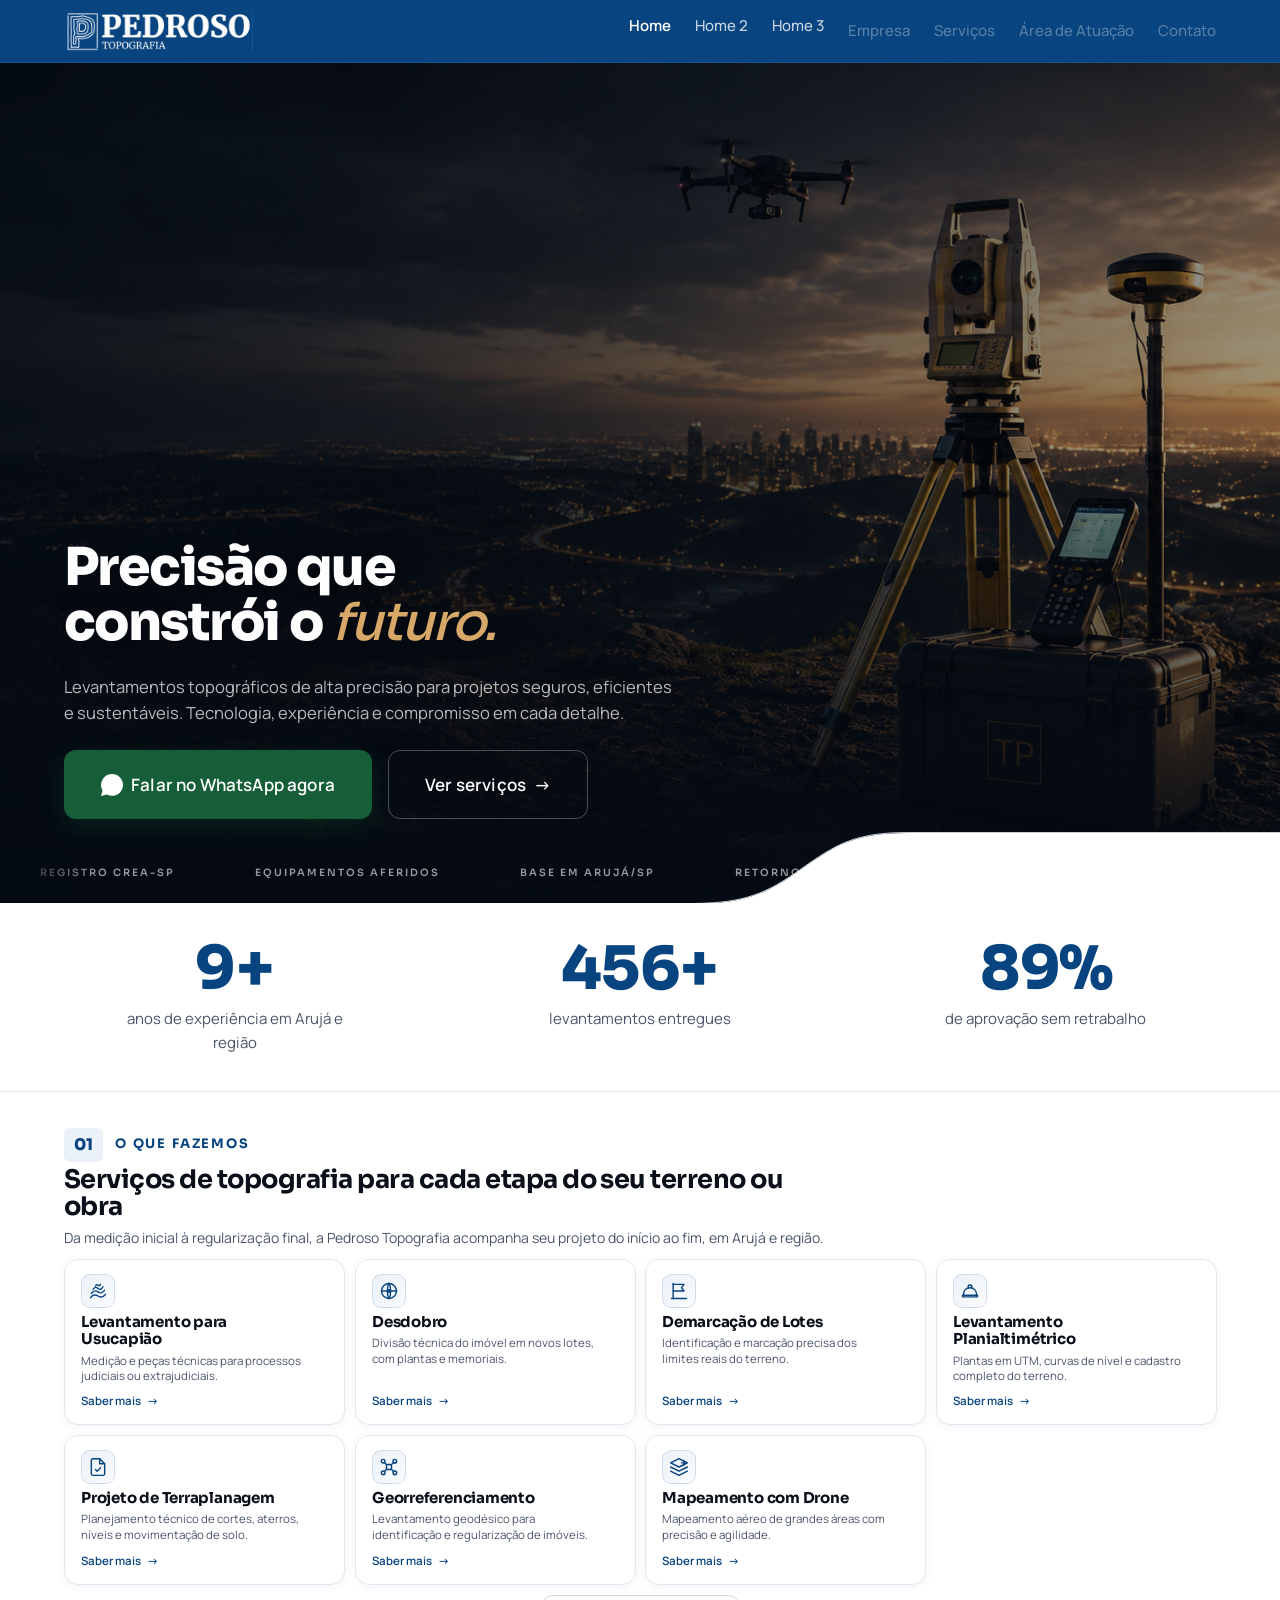
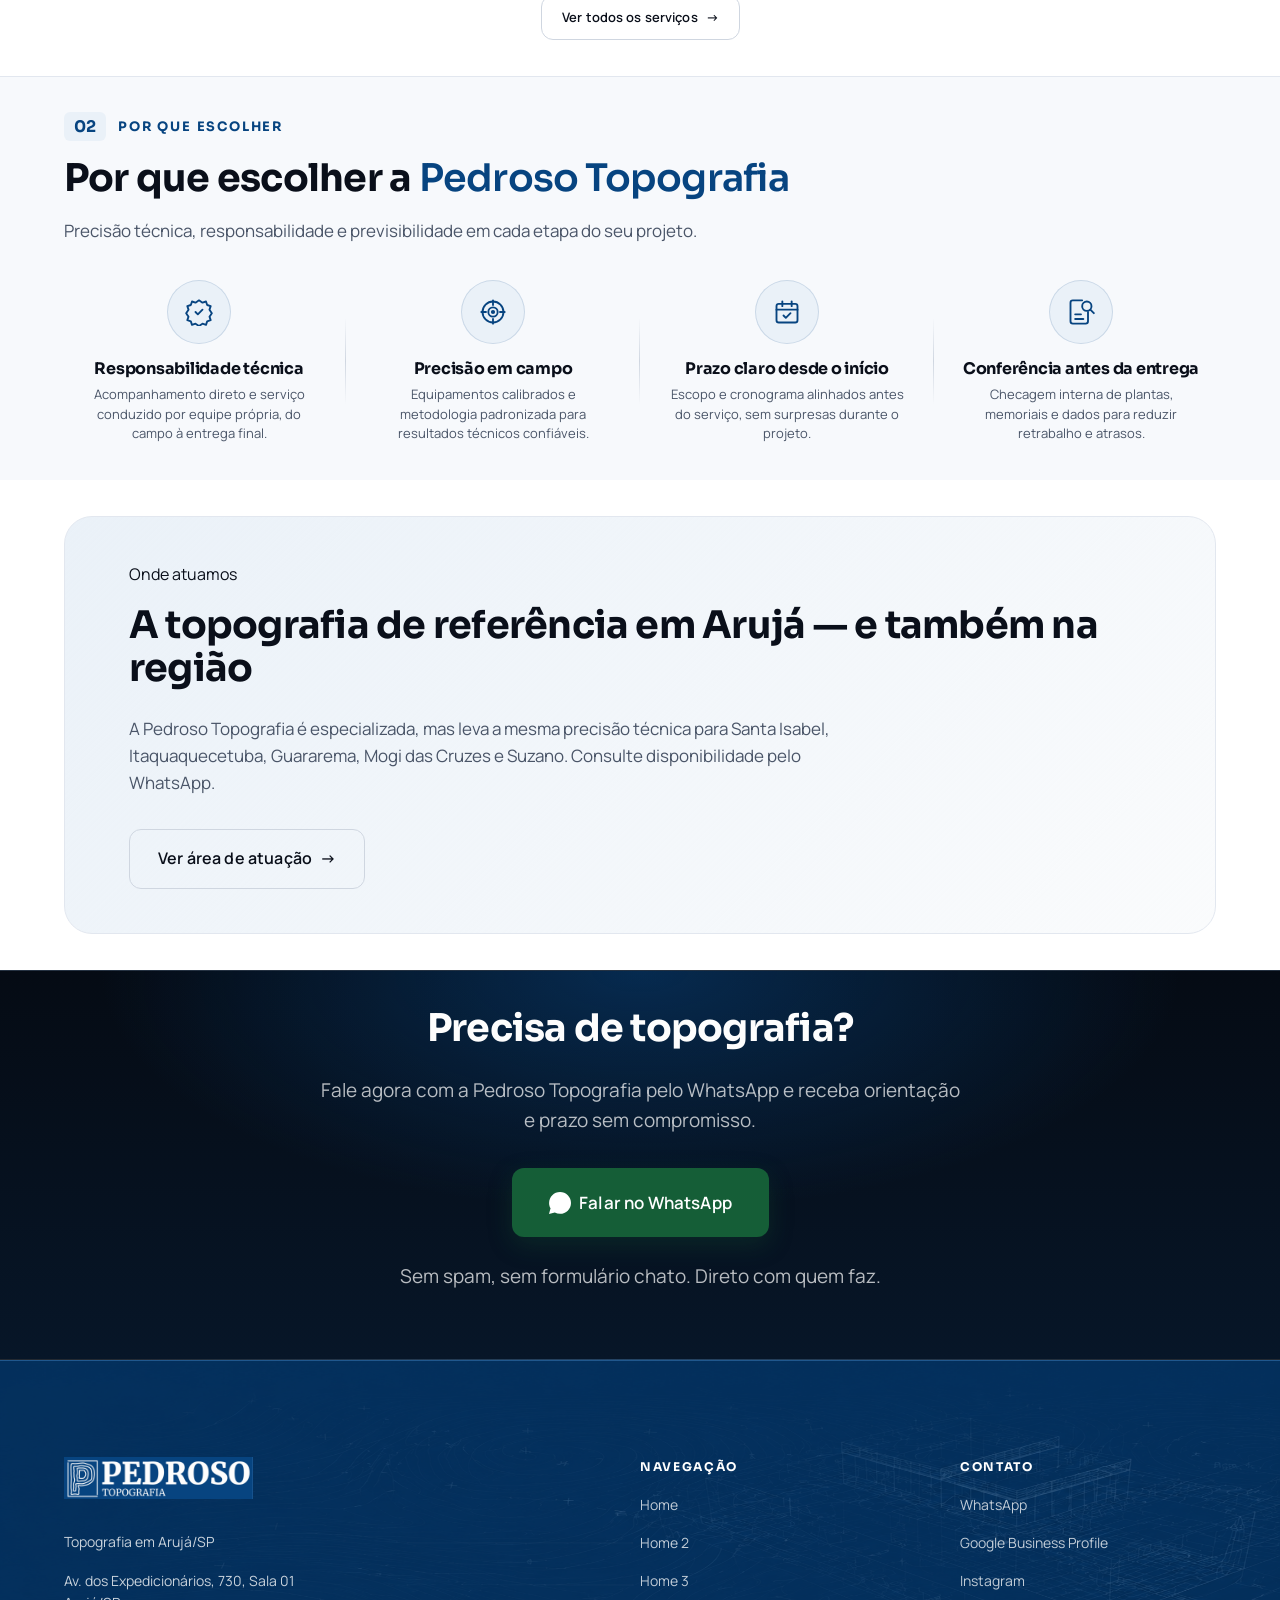
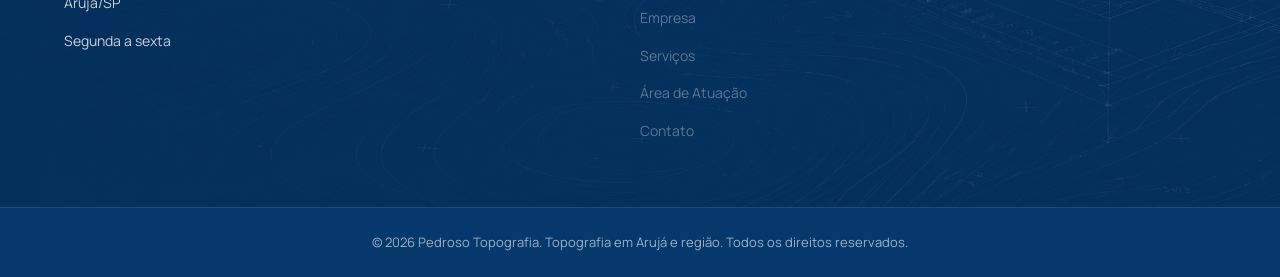
==== index.html @ e42a60b0 "Atualiza Home 3 e remove navegação da Home 4" ====
<!DOCTYPE html>
<html lang="pt-BR">
<head>
<meta charset="UTF-8">
<meta name="viewport" content="width=device-width, initial-scale=1.0">
<title>Topografia em Arujá | Pedroso — Levantamento e Georreferenciamento</title>
<meta name="description" content="Empresa de topografia em Arujá especializada em levantamento topográfico, georreferenciamento e regularização de imóveis. Orçamento pelo WhatsApp.">
<meta name="theme-color" content="#050B14">

<!-- Imagens locais usadas pelo CSS, mantidas na mesma pasta do index.html. -->
<link rel="preload" as="image" href="equipamento-topografia.png" fetchpriority="low">
<link rel="preload" as="image" href="fundo-rodape-topografia.png" fetchpriority="low">

<link rel="preconnect" href="https://fonts.googleapis.com">
<link rel="preconnect" href="https://fonts.gstatic.com" crossorigin>
<link rel="preconnect" href="https://images.unsplash.com" crossorigin>
<link href="https://fonts.googleapis.com/css2?family=Manrope:wght@400;500;600;700;800&family=Sora:wght@600;700;800&display=swap" rel="stylesheet">
<link rel="canonical" href="https://pedrosotopografia.com.br/">
<meta name="robots" content="index, follow, max-image-preview:large">
<meta name="author" content="Pedroso Topografia">
<meta name="geo.region" content="BR-SP">
<meta name="geo.placename" content="Arujá">
<meta property="og:title" content="Topografia em Arujá | Pedroso — Levantamento e Georreferenciamento">
<meta property="og:description" content="Empresa de topografia em Arujá especializada em levantamento topográfico, georreferenciamento e regularização de imóveis. Orçamento pelo WhatsApp.">
<meta property="og:url" content="https://pedrosotopografia.com.br/">
<meta property="og:type" content="website">
<meta property="og:site_name" content="Pedroso Topografia">
<meta property="og:locale" content="pt_BR">
<meta property="og:image" content="https://pedrosotopografia.com.br/Logo%20Pedroso%20Topografia.png">
<meta name="twitter:card" content="summary_large_image">
<meta name="twitter:title" content="Topografia em Arujá | Pedroso — Levantamento e Georreferenciamento">
<meta name="twitter:description" content="Empresa de topografia em Arujá especializada em levantamento topográfico, georreferenciamento e regularização de imóveis. Orçamento pelo WhatsApp.">
<meta name="twitter:image" content="https://pedrosotopografia.com.br/Logo%20Pedroso%20Topografia.png">
<link rel="stylesheet" href="styles.css">

<script type="application/ld+json">
{
  "@context": "https://schema.org",
  "@type": "ProfessionalService",
  "name": "Pedroso Topografia",
  "image": "",
  "telephone": "",
  "email": "",
  "address": {
    "@type": "PostalAddress",
    "streetAddress": "Av. dos Expedicionários, 730, Sala 01",
    "addressLocality": "Arujá",
    "addressRegion": "SP",
    "postalCode": "",
    "addressCountry": "BR"
  },
  "areaServed": ["Arujá", "Santa Isabel", "Itaquaquecetuba", "Guararema", "Mogi das Cruzes", "Suzano"],
  "url": "",
  "priceRange": "$$"
}
</script>
</head>
<body class="home-page home-1">

<a class="skip-link" href="#main">Pular para o conteúdo principal</a>

<header class="site-header" id="siteHeader">
  <div class="container">
    <nav class="nav" aria-label="Navegação principal">
      <a href="index.html" class="logo" aria-label="Pedroso Topografia — Início">
        <img src="Logo Pedroso Topografia.png" alt="Pedroso Topografia" class="logo-img" width="180" height="52">
      </a>
      <ul class="nav-menu">
        <li><a href="index.html" aria-current="page">Home</a></li>
        <li><a href="index2.html">Home 2</a></li>
        <li><a href="index3.html">Home 3</a></li>
        <li><span class="nav-disabled" aria-disabled="true">Empresa</span></li>
        <li><span class="nav-disabled" aria-disabled="true">Serviços</span></li>
        <li><span class="nav-disabled" aria-disabled="true">Área de Atuação</span></li>
        <li><span class="nav-disabled" aria-disabled="true">Contato</span></li>
      </ul>
      <button class="nav-toggle" id="navToggle" aria-label="Abrir menu" aria-expanded="false" aria-controls="mobileMenu">
        <svg width="22" height="22" viewBox="0 0 24 24" fill="none" stroke="currentColor" stroke-width="2" aria-hidden="true"><line x1="3" y1="6" x2="21" y2="6"/><line x1="3" y1="12" x2="21" y2="12"/><line x1="3" y1="18" x2="21" y2="18"/></svg>
      </button>
    </nav>
    <div class="mobile-menu" id="mobileMenu">
      <a href="index.html" aria-current="page">Home</a>
      <a href="index2.html">Home 2</a>
      <a href="index3.html">Home 3</a>
      <span class="nav-disabled" aria-disabled="true">Empresa</span>
      <span class="nav-disabled" aria-disabled="true">Serviços</span>
      <span class="nav-disabled" aria-disabled="true">Área de Atuação</span>
      <span class="nav-disabled" aria-disabled="true">Contato</span>
      <a class="btn btn-wa" href="https://wa.me/55" target="_blank" rel="noopener" style="margin-top:8px">
        <svg class="wa-icon" viewBox="0 0 24 24" fill="currentColor" aria-hidden="true"><path d="M20.52 3.449C18.24 1.245 15.24 0 12.045 0 5.463 0 .103 5.334.1 11.892c0 2.096.549 4.14 1.594 5.945L0 24l6.335-1.652c1.746.943 3.71 1.444 5.71 1.447h.006c6.585 0 11.946-5.336 11.949-11.896 0-3.176-1.24-6.165-3.495-8.411l.015-.039z"/></svg>
        Falar no WhatsApp
      </a>
    </div>
  </div>
</header>

<main id="main">

  <section class="hero-dark hero-static" aria-labelledby="hero-title">
    <div class="hero-bg" aria-hidden="true">
      <video id="heroVideo" autoplay muted loop playsinline preload="auto" poster="Hero.png">
        <source src="novo_hero.mp4" type="video/mp4">
      </video>
      <div class="hero-overlay"></div>
    </div>
    <div class="container">
      <h1 id="hero-title" class="hero-words-stack">
        <span class="hero-word">Precisão que</span>
        <span class="hero-word">constrói o <em>futuro.</em></span>
      </h1>
      <p class="hero-sub">Levantamentos topográficos de alta precisão para projetos seguros, eficientes e sustentáveis. Tecnologia, experiência e compromisso em cada detalhe.</p>
      <div class="hero-ctas">
        <a class="btn btn-wa btn-lg" href="https://wa.me/55" target="_blank" rel="noopener">
          <svg class="wa-icon" viewBox="0 0 24 24" fill="currentColor" aria-hidden="true"><path d="M20.52 3.449C18.24 1.245 15.24 0 12.045 0 5.463 0 .103 5.334.1 11.892c0 2.096.549 4.14 1.594 5.945L0 24l6.335-1.652c1.746.943 3.71 1.444 5.71 1.447h.006c6.585 0 11.946-5.336 11.949-11.896 0-3.176-1.24-6.165-3.495-8.411l.015-.039z"/></svg>
          Falar no WhatsApp agora
        </a>
        <a class="btn btn-on-dark btn-lg" href="servicos.html">
          Ver serviços <span class="arrow" aria-hidden="true">→</span>
        </a>
      </div>
    </div>

  <div class="trust-strip hero-trust hide-mobile" aria-label="Credenciais">
    <div class="marquee">
      <div class="marquee-track">
        <ul class="credentials">
          <li>Registro CREA-SP</li>
          <li>Equipamentos aferidos</li>
          <li>Base em Arujá/SP</li>
          <li>Retorno em até 1 hora</li>
          <li>Atendimento em Arujá e região</li>
          <li>Documentação para prefeitura e cartório</li>
        </ul>
        <ul class="credentials" aria-hidden="true">
          <li>Registro CREA-SP</li>
          <li>Equipamentos aferidos</li>
          <li>Base em Arujá/SP</li>
          <li>Retorno em até 1 hora</li>
          <li>Atendimento em Arujá e região</li>
          <li>Documentação para prefeitura e cartório</li>
        </ul>
      </div>
    </div>
  </div>
  </section>

  <section class="stats" aria-label="Números da empresa">
    <div class="container">
      <div class="stats-grid">
        <div class="reveal">
          <div class="stat-num"><span data-count-to="10" data-suffix="+">10+</span></div>
          <div class="stat-label">anos de experiência em Arujá e região</div>
        </div>
        <div class="reveal" data-delay="1">
          <div class="stat-num"><span data-count-to="500" data-suffix="+">500+</span></div>
          <div class="stat-label">levantamentos entregues</div>
        </div>
        <div class="reveal" data-delay="2">
          <div class="stat-num"><span data-count-to="98" data-suffix="%">98%</span></div>
          <div class="stat-label">de aprovação sem retrabalho</div>
        </div>
      </div>
    </div>
  </section>

  <section class="services-home" aria-labelledby="serv-title">
    <div class="container">
      <div class="section-head reveal">
        <span class="eyebrow-num" data-num="01">O que fazemos</span>
        <h2 id="serv-title">Serviços de topografia para cada etapa do seu terreno ou obra</h2>
        <p>Da medição inicial à regularização final, a Pedroso Topografia acompanha seu projeto do início ao fim, em Arujá e região.</p>
      </div>
      <div class="cards-grid">
        <article class="card reveal">
          <div class="card-icon" aria-hidden="true">
            <!-- Curvas de nível / relevo topográfico -->
            <svg width="26" height="26" viewBox="0 0 24 24" fill="none" stroke="currentColor" stroke-width="1.7" stroke-linecap="round" stroke-linejoin="round"><path d="M3 20c3-4 6-4 9-2s6 2 9-2"/><path d="M4 15c3-4 5-4 8-2s5 2 8-2"/><path d="M6 10c2-3 4-3 6-1s4 1 6-2"/><path d="M9 6c1-2 2-2 3-1s2 1 3-1"/></svg>
          </div>
          <h3>Levantamento para Usucapião</h3>
          <p>Medição e peças técnicas para processos judiciais ou extrajudiciais.</p>
          <a class="card-link" href="servicos.html">Saber mais <span class="arrow">→</span></a>
        </article>
        <article class="card reveal" data-delay="1">
          <div class="card-icon" aria-hidden="true">
            <!-- Globo + pin GPS -->
            <svg width="26" height="26" viewBox="0 0 24 24" fill="none" stroke="currentColor" stroke-width="1.7" stroke-linecap="round" stroke-linejoin="round"><circle cx="12" cy="12" r="9"/><path d="M3 12h18M12 3c2.5 3 2.5 15 0 18M12 3c-2.5 3-2.5 15 0 18"/><circle cx="12" cy="12" r="1.5" fill="currentColor"/></svg>
          </div>
          <h3>Desdobro</h3>
          <p>Divisão técnica do imóvel em novos lotes, com plantas e memoriais.</p>
          <a class="card-link" href="servicos.html">Saber mais <span class="arrow">→</span></a>
        </article>
        <article class="card reveal" data-delay="2">
          <div class="card-icon" aria-hidden="true">
            <!-- Estaca / marco de divisa -->
            <svg width="26" height="26" viewBox="0 0 24 24" fill="none" stroke="currentColor" stroke-width="1.7" stroke-linecap="round" stroke-linejoin="round"><line x1="5" y1="21" x2="5" y2="3"/><path d="M5 4h13l-3 4 3 4H5"/><line x1="3" y1="21" x2="21" y2="21"/></svg>
          </div>
          <h3>Demarcação de Lotes</h3>
          <p>Identificação e marcação precisa dos limites reais do terreno.</p>
          <a class="card-link" href="servicos.html">Saber mais <span class="arrow">→</span></a>
        </article>
        <article class="card reveal">
          <div class="card-icon" aria-hidden="true">
            <!-- Capacete de obra -->
            <svg width="26" height="26" viewBox="0 0 24 24" fill="none" stroke="currentColor" stroke-width="1.7" stroke-linecap="round" stroke-linejoin="round"><path d="M3 17h18v2H3z"/><path d="M4 17c0-5 3-9 8-9s8 4 8 9"/><path d="M10 8V5h4v3"/></svg>
          </div>
          <h3>Levantamento Planialtimétrico</h3>
          <p>Plantas em UTM, curvas de nível e cadastro completo do terreno.</p>
          <a class="card-link" href="servicos.html">Saber mais <span class="arrow">→</span></a>
        </article>
        <article class="card reveal" data-delay="1">
          <div class="card-icon" aria-hidden="true">
            <!-- Documento com selo/check -->
            <svg width="26" height="26" viewBox="0 0 24 24" fill="none" stroke="currentColor" stroke-width="1.7" stroke-linecap="round" stroke-linejoin="round"><path d="M14 2H6a2 2 0 00-2 2v16a2 2 0 002 2h12a2 2 0 002-2V8z"/><polyline points="14 2 14 8 20 8"/><polyline points="9 15 11 17 15 13"/></svg>
          </div>
          <h3>Projeto de Terraplanagem</h3>
          <p>Planejamento técnico de cortes, aterros, níveis e movimentação de solo.</p>
          <a class="card-link" href="servicos.html">Saber mais <span class="arrow">→</span></a>
        </article>
        <article class="card reveal" data-delay="2">
          <div class="card-icon" aria-hidden="true">
            <!-- Drone quadricóptero (vista de topo) -->
            <svg width="26" height="26" viewBox="0 0 24 24" fill="none" stroke="currentColor" stroke-width="1.7" stroke-linecap="round" stroke-linejoin="round"><circle cx="5" cy="5" r="2.2"/><circle cx="19" cy="5" r="2.2"/><circle cx="5" cy="19" r="2.2"/><circle cx="19" cy="19" r="2.2"/><line x1="6.5" y1="6.5" x2="9.5" y2="9.5"/><line x1="17.5" y1="6.5" x2="14.5" y2="9.5"/><line x1="6.5" y1="17.5" x2="9.5" y2="14.5"/><line x1="17.5" y1="17.5" x2="14.5" y2="14.5"/><rect x="9" y="9" width="6" height="6" rx="1"/></svg>
          </div>
          <h3>Georreferenciamento</h3>
          <p>Levantamento geodésico para identificação e regularização de imóveis.</p>
          <a class="card-link" href="servicos.html">Saber mais <span class="arrow">→</span></a>
        </article>
        <article class="card reveal" data-delay="3">
          <div class="card-icon" aria-hidden="true">
            <svg width="26" height="26" viewBox="0 0 24 24" fill="none" stroke="currentColor" stroke-width="1.7" stroke-linecap="round" stroke-linejoin="round"><path d="M12 2 2 7l10 5 10-5-10-5Z"/><path d="m2 12 10 5 10-5M2 17l10 5 10-5"/><path d="M18 4v6M15 7h6"/></svg>
          </div>
          <h3>Mapeamento com Drone</h3>
          <p>Mapeamento aéreo de grandes áreas com precisão e agilidade.</p>
          <a class="card-link" href="servicos.html">Saber mais <span class="arrow">→</span></a>
        </article>
      </div>
      <div style="margin-top:var(--s5);text-align:center" class="reveal hide-mobile">
        <a class="btn btn-secondary" href="servicos.html">Ver todos os serviços <span class="arrow">→</span></a>
      </div>
    </div>
  </section>

  <section class="why-section" aria-labelledby="why-title">
    <div class="container">
      <div class="why-head reveal">
        <span class="eyebrow-num" data-num="02">Por que escolher</span>
        <h2 id="why-title">Por que escolher a <em>Pedroso Topografia</em></h2>
        <p>Precisão técnica, responsabilidade e previsibilidade em cada etapa do seu projeto.</p>
      </div>
      <div class="why-grid">
        <article class="why-item reveal">
          <!-- Selo / certificação CREA -->
          <span class="why-icon" aria-hidden="true"><svg viewBox="0 0 24 24" fill="none" stroke="currentColor" stroke-width="1.6" stroke-linecap="round" stroke-linejoin="round"><path d="M12 2l3 2 3-1 1 3 3 1-1 3 2 3-2 3 1 3-3 1-1 3-3-1-3 2-3-2-3 1-1-3-3-1 1-3-2-3 2-3-1-3 3-1 1-3 3 1z"/><polyline points="9 12 11 14 15 10"/></svg></span>
          <h3>Responsabilidade técnica</h3>
          <p>Acompanhamento direto e serviço conduzido por equipe própria, do campo à entrega final.</p>
        </article>
        <article class="why-item reveal" data-delay="1">
          <!-- Mira topográfica / crosshair -->
          <span class="why-icon" aria-hidden="true"><svg viewBox="0 0 24 24" fill="none" stroke="currentColor" stroke-width="1.6" stroke-linecap="round" stroke-linejoin="round"><circle cx="12" cy="12" r="9"/><circle cx="12" cy="12" r="4"/><circle cx="12" cy="12" r="1" fill="currentColor"/><line x1="12" y1="2" x2="12" y2="6"/><line x1="12" y1="18" x2="12" y2="22"/><line x1="2" y1="12" x2="6" y2="12"/><line x1="18" y1="12" x2="22" y2="12"/></svg></span>
          <h3>Precisão em campo</h3>
          <p>Equipamentos calibrados e metodologia padronizada para resultados técnicos confiáveis.</p>
        </article>
        <article class="why-item reveal" data-delay="2">
          <!-- Calendário com check -->
          <span class="why-icon" aria-hidden="true"><svg viewBox="0 0 24 24" fill="none" stroke="currentColor" stroke-width="1.6" stroke-linecap="round" stroke-linejoin="round"><rect x="3" y="5" width="18" height="16" rx="2"/><line x1="3" y1="10" x2="21" y2="10"/><line x1="8" y1="3" x2="8" y2="7"/><line x1="16" y1="3" x2="16" y2="7"/><polyline points="9 15 11 17 15 13"/></svg></span>
          <h3>Prazo claro desde o início</h3>
          <p>Escopo e cronograma alinhados antes do serviço, sem surpresas durante o projeto.</p>
        </article>
        <article class="why-item reveal" data-delay="3">
          <!-- Lupa sobre documento -->
          <span class="why-icon" aria-hidden="true"><svg viewBox="0 0 24 24" fill="none" stroke="currentColor" stroke-width="1.6" stroke-linecap="round" stroke-linejoin="round"><path d="M13 2H5a2 2 0 00-2 2v16a2 2 0 002 2h11a2 2 0 002-2v-8"/><circle cx="17" cy="7" r="4"/><line x1="20" y1="10" x2="23" y2="13"/><line x1="7" y1="14" x2="12" y2="14"/><line x1="7" y1="18" x2="14" y2="18"/></svg></span>
          <h3>Conferência antes da entrega</h3>
          <p>Checagem interna de plantas, memoriais e dados para reduzir retrabalho e atrasos.</p>
        </article>
      </div>
    </div>
  </section>

  <section aria-labelledby="area-title">
    <div class="container">
      <div class="region-block reveal">
        <span class="eyebrow-num" data-num="03">Onde atuamos</span>
        <h2 id="area-title" style="margin-top:var(--s2)">A topografia de referência em Arujá — e também na região</h2>
        <p>A Pedroso Topografia é especializada, mas leva a mesma precisão técnica para Santa Isabel, Itaquaquecetuba, Guararema, Mogi das Cruzes e Suzano. Consulte disponibilidade pelo WhatsApp.</p>
        <a class="btn btn-secondary hide-mobile" href="area-de-atuacao.html">Ver área de atuação <span class="arrow">→</span></a>
      </div>
    </div>
  </section>

  <section class="cta-dark" aria-labelledby="cta-title">
    <div class="container">
      <h2 id="cta-title" class="reveal">Precisa de topografia?</h2>
      <p class="reveal" data-delay="1">Fale agora com a Pedroso Topografia pelo WhatsApp e receba orientação e prazo sem compromisso.</p>
      <a class="btn btn-wa btn-lg reveal" data-delay="2" href="https://wa.me/55" target="_blank" rel="noopener">
        <svg class="wa-icon" viewBox="0 0 24 24" fill="currentColor" aria-hidden="true"><path d="M20.52 3.449C18.24 1.245 15.24 0 12.045 0 5.463 0 .103 5.334.1 11.892c0 2.096.549 4.14 1.594 5.945L0 24l6.335-1.652c1.746.943 3.71 1.444 5.71 1.447h.006c6.585 0 11.946-5.336 11.949-11.896 0-3.176-1.24-6.165-3.495-8.411l.015-.039z"/></svg>
        Falar no WhatsApp
      </a>
      <p class="hero-note reveal" data-delay="3" style="margin-top:var(--s3)">Sem spam, sem formulário chato. Direto com quem faz.</p>
    </div>
  </section>

</main>

<footer class="site-footer">
  <div class="container">
    <div class="footer-grid">
      <div class="footer-brand">
        <a href="index.html" class="logo" aria-label="Pedroso Topografia" style="margin-bottom:var(--s2)">
          <img src="Logo Pedroso Topografia.png" alt="Pedroso Topografia" class="logo-img" width="180" height="52">
        </a>
        <p>Topografia em Arujá/SP</p>
        <p>Av. dos Expedicionários, 730, Sala 01<br>Arujá/SP</p>
        <p>Segunda a sexta</p>
      </div>
      <div>
        <div class="footer-title">Navegação</div>
        <ul class="footer-nav">
          <li><a href="index.html">Home</a></li>
          <li><a href="index2.html">Home 2</a></li>
          <li><a href="index3.html">Home 3</a></li>
          <li><span class="nav-disabled" aria-disabled="true">Empresa</span></li>
          <li><span class="nav-disabled" aria-disabled="true">Serviços</span></li>
          <li><span class="nav-disabled" aria-disabled="true">Área de Atuação</span></li>
          <li><span class="nav-disabled" aria-disabled="true">Contato</span></li>
        </ul>
      </div>
      <div>
        <div class="footer-title">Contato</div>
        <ul class="footer-nav">
          <li><a href="https://wa.me/55" target="_blank" rel="noopener">WhatsApp</a></li>
          <li><a href="#" target="_blank" rel="noopener">Google Business Profile</a></li>
          <li><a href="#" target="_blank" rel="noopener">Instagram</a></li>
        </ul>
      </div>
    </div>
    <div class="footer-bottom">
      © 2026 Pedroso Topografia. Topografia em Arujá e região. Todos os direitos reservados.
    </div>
  </div>
</footer>

<div class="mobile-cta-bar show" aria-hidden="false">
  <a class="btn btn-wa" href="https://wa.me/55" target="_blank" rel="noopener">
    <svg class="wa-icon" viewBox="0 0 24 24" fill="currentColor" aria-hidden="true"><path d="M20.52 3.449C18.24 1.245 15.24 0 12.045 0 5.463 0 .103 5.334.1 11.892c0 2.096.549 4.14 1.594 5.945L0 24l6.335-1.652c1.746.943 3.71 1.444 5.71 1.447h.006c6.585 0 11.946-5.336 11.949-11.896 0-3.176-1.24-6.165-3.495-8.411l.015-.039z"/></svg>
    Falar no WhatsApp
  </a>
</div>

<a class="wa-float" href="https://wa.me/55" target="_blank" rel="noopener" aria-label="Falar no WhatsApp">
  <svg viewBox="0 0 24 24" fill="currentColor" aria-hidden="true"><path d="M20.52 3.449C18.24 1.245 15.24 0 12.045 0 5.463 0 .103 5.334.1 11.892c0 2.096.549 4.14 1.594 5.945L0 24l6.335-1.652c1.746.943 3.71 1.444 5.71 1.447h.006c6.585 0 11.946-5.336 11.949-11.896 0-3.176-1.24-6.165-3.495-8.411l.015-.039z"/></svg>
</a>

<script src="main.js?v=20260807-2" defer></script>
</body>
</html>
---- styles.css ----
﻿/* ============================================================
   Pedroso Topografia — Design System
   Tokens, tipografia, componentes, motion
   ============================================================ */

:root{
  /* Brand */
  --brand:#074480;
  --brand-dark:#06396B;
  --brand-deep:#04263F;
  --brand-tint:#EAF1F8;

  /* Neutral */
  --bg:#FFFFFF;
  --bg-dark:#050B14;
  --bg-dark-2:#071628;
  --ink:#0A0F1A;
  --ink-inv:#FDFDFD;
  --muted:#4A5568;
  --muted-inv:rgba(253,253,253,0.72);
  --card:#F7F9FC;
  --card-2:#EEF2F7;
  --border:#E2E7EF;
  --border-strong:#CFD6E0;
  --border-dark:rgba(253,253,253,0.12);

  /* Action */
  --wa:#25D366;
  --wa-hover:#1EBE5B;
  --amber:#F5A623;

  /* Spacing (8px grid) */
  --s1:8px; --s2:16px; --s3:24px; --s4:32px; --s5:64px; --s6:96px; --s7:128px;

  /* Radius */
  --r-btn:12px; --r-card:20px; --r-input:10px; --r-hero:28px; --r-pill:999px;

  /* Motion */
  --ease-out: cubic-bezier(0.16, 1, 0.3, 1);
  --ease-in-out: cubic-bezier(0.65, 0, 0.35, 1);
  --dur-fast: 180ms;
  --dur-med: 320ms;
  --dur-slow: 520ms;

  /* Type */
  --font-display: 'Sora', 'Manrope', -apple-system, BlinkMacSystemFont, sans-serif;
  --font-body:    'Manrope', -apple-system, BlinkMacSystemFont, 'Segoe UI', sans-serif;

  /* Shadows */
  --shadow-sm: 0 2px 8px rgba(7,68,128,0.06);
  --shadow-md: 0 8px 24px rgba(7,68,128,0.08);
  --shadow-lg: 0 20px 48px rgba(7,68,128,0.14);
  --shadow-wa: 0 10px 28px rgba(37,211,102,0.35);
}

*,*::before,*::after{box-sizing:border-box}
html{scroll-behavior:smooth;-webkit-text-size-adjust:100%}
body{
  margin:0;
  font-family:var(--font-body);
  background:var(--bg);
  color:var(--ink);
  font-size:16px;
  line-height:1.6;
  -webkit-font-smoothing:antialiased;
  -moz-osx-font-smoothing:grayscale;
  text-rendering:optimizeLegibility;
}
img,svg{max-width:100%;display:block}
a{color:inherit;text-decoration:none}
h1,h2,h3,h4,h5{margin:0 0 var(--s3);line-height:1.15;font-family:var(--font-display);font-weight:700;color:var(--ink);letter-spacing:-0.015em}
h1{font-size:clamp(34px,5.2vw,64px);font-weight:800;letter-spacing:-0.025em;line-height:1.05}
h2{font-size:clamp(26px,3vw,38px);letter-spacing:-0.02em}
h3{font-size:clamp(20px,2vw,26px)}
h4{font-size:clamp(17px,1.5vw,20px);font-weight:600}
p{margin:0 0 var(--s2)}

.container{max-width:1200px;margin:0 auto;padding:0 var(--s3)}
.container-narrow{max-width:820px;margin:0 auto;padding:0 var(--s3)}
.muted{color:var(--muted)}

/* ============================================================
   Accessibility helpers
   ============================================================ */

.skip-link{position:absolute;left:-9999px;top:0;background:var(--brand);color:#fff;padding:12px 16px;z-index:9999;font-weight:600;border-radius:0 0 var(--r-btn) 0}
.skip-link:focus{left:0}

a:focus-visible, button:focus-visible{outline:2px solid var(--wa);outline-offset:3px;border-radius:6px}

.sr-only{position:absolute;width:1px;height:1px;padding:0;margin:-1px;overflow:hidden;clip:rect(0,0,0,0);white-space:nowrap;border:0}

/* ============================================================
   Header / Nav
   ============================================================ */

.site-header{
  position:sticky;top:0;z-index:100;
  background:var(--brand);
  border-bottom:1px solid rgba(255,255,255,0.08);
  transition:box-shadow var(--dur-med) var(--ease-out);
}
.site-header.scrolled{box-shadow:0 4px 20px rgba(0,0,0,0.25)}
.site-header .nav-menu a{color:rgba(255,255,255,0.78)}
.site-header .nav-menu a:hover,
.site-header .nav-menu a:focus{color:#fff}
.site-header .nav-menu a[aria-current="page"]{color:#fff;font-weight:600}
/* Disabled nav items — visible but not clickable */
.site-header .nav-menu .nav-disabled{
  color:rgba(255,255,255,0.32);font-weight:500;font-size:15px;
  padding:6px 0;cursor:not-allowed;user-select:none;
  display:inline-block;
}
.mobile-menu .nav-disabled{
  padding:12px 4px;color:rgba(255,255,255,0.32);font-weight:500;
  border-bottom:1px solid var(--border-dark);cursor:not-allowed;user-select:none;
}
.footer-nav .nav-disabled{
  color:rgba(255,255,255,0.35);font-size:14px;cursor:not-allowed;user-select:none;
  display:inline-block;
}
.site-header .nav-menu a::after{background:#fff;height:2px;bottom:-2px}
.site-header .nav-toggle{color:#fff;border-color:rgba(255,255,255,0.24)}
.site-header .nav-toggle:hover{background:rgba(255,255,255,0.08)}

.nav{display:flex;align-items:center;justify-content:space-between;gap:var(--s2);padding:10px 0;min-height:60px;flex-wrap:nowrap;transition:padding var(--dur-med) var(--ease-out)}
.logo{display:inline-flex;align-items:center;gap:var(--s1);color:var(--ink);transition:opacity var(--dur-fast) var(--ease-out)}
.logo:hover{opacity:0.85}
.logo-img{height:36px;width:auto;display:block;transition:height var(--dur-med) var(--ease-out)}
@media (min-width:768px){.logo-img{height:42px}}
.site-header.compact .nav{padding:6px 0;min-height:52px}
.site-header.compact .logo-img{height:32px}
@media (min-width:768px){.site-header.compact .logo-img{height:36px}}

.nav-menu{display:none;gap:var(--s3);list-style:none;padding:0;margin:0;flex-wrap:nowrap;white-space:nowrap}
.nav-menu a{
  color:var(--muted);font-weight:500;font-size:15px;
  transition:color var(--dur-fast) var(--ease-out);
  position:relative;padding:6px 0;
}
.nav-menu a::after{
  content:"";position:absolute;left:0;right:0;bottom:0;height:2px;
  background:var(--brand);transform:scaleX(0);transform-origin:right center;
  transition:transform var(--dur-med) var(--ease-out);
}
.nav-menu a:hover::after,.nav-menu a:focus::after{transform:scaleX(1);transform-origin:left center}
.nav-menu a:hover,.nav-menu a:focus{color:var(--ink)}
.nav-menu a[aria-current="page"]{color:var(--brand);font-weight:600}

.nav-cta{display:none}
@media (min-width:1024px){
  .nav-menu{display:flex}
  .nav-cta{display:inline-flex}
}

.nav-toggle{
  display:inline-flex;align-items:center;justify-content:center;
  width:44px;height:44px;background:transparent;border:1px solid var(--border);border-radius:var(--r-btn);
  color:var(--ink);cursor:pointer;
  transition:background var(--dur-fast) var(--ease-out), border-color var(--dur-fast) var(--ease-out);
}
.nav-toggle:hover{background:var(--card)}
@media (min-width:1024px){.nav-toggle{display:none}}

/* Compact mode on desktop: menu collapses to hamburger on scroll, hover expands back */
@media (min-width:1024px) and (hover:hover){
  .site-header.compact .nav-menu{
    opacity:0;visibility:hidden;pointer-events:none;
    transform:translateY(-6px);
    transition:opacity var(--dur-fast) var(--ease-out), transform var(--dur-fast) var(--ease-out), visibility 0s linear var(--dur-fast);
  }
  .site-header.compact .nav-toggle{
    display:inline-flex;
    opacity:1;transition:opacity var(--dur-fast) var(--ease-out);
  }
  .site-header.compact:hover .nav-menu,
  .site-header.compact:focus-within .nav-menu{
    opacity:1;visibility:visible;pointer-events:auto;transform:none;
    transition:opacity var(--dur-med) var(--ease-out), transform var(--dur-med) var(--ease-out), visibility 0s;
  }
  .site-header.compact:hover .nav-toggle,
  .site-header.compact:focus-within .nav-toggle{
    opacity:0;pointer-events:none;
  }
}

.mobile-menu{display:none;flex-direction:column;gap:var(--s2);padding:var(--s3) 0;border-top:1px solid var(--border)}
.mobile-menu.open{display:flex}
.mobile-menu a{padding:12px 4px;color:var(--ink);font-weight:500;border-bottom:1px solid var(--border)}
.mobile-menu a:last-child{border-bottom:none}
.mobile-menu a[aria-current="page"]{color:var(--brand);font-weight:600}

/* ============================================================
   Buttons
   ============================================================ */

.btn{
  display:inline-flex;align-items:center;justify-content:center;gap:var(--s1);
  padding:16px 28px;border-radius:var(--r-btn);
  font-family:var(--font-body);font-weight:600;font-size:16px;letter-spacing:0.01em;
  cursor:pointer;border:1px solid transparent;
  transition:transform var(--dur-fast) var(--ease-out), box-shadow var(--dur-med) var(--ease-out), background var(--dur-fast) var(--ease-out), border-color var(--dur-fast) var(--ease-out), color var(--dur-fast) var(--ease-out);
  min-height:48px;text-align:center;text-decoration:none;
  will-change:transform;
}
.btn-wa{background:#155e37;color:#fff;box-shadow:0 8px 24px rgba(21,94,55,0.28)}
.btn-wa:hover,.btn-wa:focus{background:#1b7a45;color:#fff;transform:translateY(-2px);box-shadow:0 14px 32px rgba(21,94,55,0.4)}
.btn-secondary{background:transparent;border-color:var(--border-strong);color:var(--ink)}
.btn-secondary:hover,.btn-secondary:focus{border-color:var(--brand);background:var(--brand-tint);color:var(--brand)}
.btn-on-dark{background:transparent;border-color:rgba(253,253,253,0.28);color:var(--ink-inv)}
.btn-on-dark:hover,.btn-on-dark:focus{background:rgba(253,253,253,0.08);border-color:var(--ink-inv);color:var(--ink-inv)}
.btn-lg{padding:20px 36px;font-size:17px;min-height:56px}
.btn .arrow{display:inline-block;transition:transform var(--dur-fast) var(--ease-out)}
.btn:hover .arrow, .btn:focus .arrow{transform:translateX(3px)}

.wa-icon{width:22px;height:22px;flex-shrink:0}

/* ============================================================
   Hero (Home) — dark premium
   ============================================================ */

.hero-dark{
  position:relative;
  padding:var(--s4) 0 var(--s5);
  color:var(--ink-inv);
  overflow:hidden;
  isolation:isolate;
  background:var(--bg-dark);
  min-height:calc(100vh - 60px);
  min-height:calc(100svh - 60px);
  display:flex;align-items:flex-end;
}
.hero-dark::after{
  content:"";position:absolute;z-index:4;right:-2px;bottom:-1px;
  width:100%;height:78px;pointer-events:none;
  background:url("data:image/svg+xml,%3Csvg xmlns='http://www.w3.org/2000/svg' viewBox='0 0 1440 90' preserveAspectRatio='none'%3E%3Cpath d='M0 90H770C828 90 854 82 892 55C934 25 954 8 1018 8H1440V90Z' fill='%23fff'/%3E%3Cpath d='M770 89.5C828 89.5 854 81.5 892 54.5C934 24.5 954 7.5 1018 7.5H1440' fill='none' stroke='%23E2E7EF' stroke-width='1'/%3E%3C/svg%3E") center bottom/100% 100% no-repeat;
}
@media (max-width:767px){
  .hero-dark::after{width:100%;height:52px}
}
@media (min-width:768px){.hero-dark{padding:var(--s5) 0}}

.hero-dark .hero-bg{position:absolute;inset:0;z-index:-2;background:var(--bg-dark) url("Hero.png") center 42%/cover no-repeat;overflow:hidden}
.hero-dark .hero-bg video,
.hero-dark .hero-bg img{
  width:100%;height:100%;object-fit:cover;object-position:50% 42%;display:block;
}
@media (max-width:767px){
  .hero-dark .hero-bg video,
  .hero-dark .hero-bg img{object-position:center center}
}
.hero-dark .hero-overlay{
  position:absolute;inset:0;pointer-events:none;
  background:
    linear-gradient(90deg, rgba(5,11,20,0.78) 0%, rgba(5,11,20,0.45) 50%, rgba(5,11,20,0.2) 100%),
    linear-gradient(180deg, rgba(5,11,20,0.4) 0%, rgba(5,11,20,0.2) 45%, rgba(5,11,20,0.85) 100%);
}
.hero-dark .container{position:relative;z-index:2;width:100%}
.hero-dark .hero-bg video{
  opacity:0;transform:none!important;animation:none!important;
  transition:opacity 520ms var(--ease-out);will-change:opacity;
}
.hero-dark .hero-bg video.is-ready{opacity:1}

/* Words stacked vertically, appear on load with stagger */
.hero-words-stack{
  display:flex;flex-direction:column;
  margin:0 0 var(--s3);gap:0;
}
.hero-words-stack .hero-word{
  display:block;
  font-family:var(--font-display);
  font-size:clamp(28px,4.6vw,52px);
  font-weight:800;color:var(--ink-inv);
  line-height:1.05;letter-spacing:-0.03em;
  opacity:0;transform:translateY(20px);
  animation:heroWordIn 700ms var(--ease-out) forwards;
  text-shadow:0 4px 24px rgba(0,0,0,0.35);
}
.hero-words-stack .hero-word em{
  color:#d7a867;font-family:inherit;font-weight:500;
  font-style:italic;letter-spacing:-0.04em;
}
@media (max-width:479px){
  .hero-words-stack .hero-word{font-size:34px;line-height:1.06}
}
.hero-words-stack .hero-word:nth-child(1){animation-delay:120ms}
.hero-words-stack .hero-word:nth-child(2){animation-delay:340ms}
.hero-words-stack .hero-word:nth-child(3){animation-delay:560ms}
.hero-words-stack .hero-word:nth-child(4){animation-delay:780ms}
@keyframes heroWordIn{
  to{opacity:1;transform:none}
}

.hero-dark .hero-sub{
  color:var(--muted-inv);
  font-size:clamp(14px,1.2vw,16px);
  max-width:520px;margin:var(--s2) 0 var(--s3);line-height:1.5;
  opacity:0;animation:heroWordIn 600ms var(--ease-out) 900ms forwards;
}
.hero-dark .hero-ctas{
  display:flex;flex-wrap:wrap;gap:var(--s2);align-items:center;
  opacity:0;animation:heroWordIn 700ms var(--ease-out) 1200ms forwards;
}
@media (prefers-reduced-motion:reduce){
  .hero-words-stack .hero-word,
  .hero-dark .hero-sub,
  .hero-dark .hero-ctas{opacity:1;transform:none;animation:none}
}
/* Static variant — used na Home 1: sem animação de entrada */
.hero-dark.hero-static .hero-words-stack .hero-word,
.hero-dark.hero-static .hero-sub,
.hero-dark.hero-static .hero-ctas{
  opacity:1;transform:none;animation:none;
}

/* ============================================================
   Hero Scroll Motion (Home)
   ============================================================ */

.hero-scroll{
  position:relative;
  height:calc(100vh + 480px);
  background:var(--bg-dark);
  isolation:isolate;
  padding:0 !important;
  margin:0;
}
.hero-sticky{
  position:sticky;top:0;
  height:100vh;
  height:100svh;
  overflow:hidden;
  display:flex;align-items:center;
  color:var(--ink-inv);
}
.hero-scroll .hero-bg{position:absolute;inset:0;z-index:-2;background:var(--bg-dark);overflow:hidden}
.hero-scroll .hero-bg video{
  width:100%;height:100%;object-fit:cover;object-position:50% 45%;display:block;
}
@media (max-width:767px){
  .hero-scroll .hero-bg video{object-position:50% 50%}
}
.hero-scroll .hero-overlay{
  position:absolute;inset:0;pointer-events:none;
  background:
    linear-gradient(90deg, rgba(5,11,20,0.75) 0%, rgba(5,11,20,0.4) 55%, rgba(5,11,20,0.2) 100%),
    linear-gradient(180deg, rgba(5,11,20,0.55) 0%, rgba(5,11,20,0.25) 40%, rgba(5,11,20,0.85) 100%);
}
.hero-words{
  position:relative;z-index:2;
  width:100%;max-width:1200px;margin:0 auto;
  padding:60px var(--s3) 0;
  display:flex;flex-direction:column;
  align-items:flex-start;gap:var(--s2);
}
.hero-word{
  font-family:var(--font-display);
  font-size:clamp(28px,3.6vw,46px);
  font-weight:800;color:var(--ink-inv);
  line-height:1.08;letter-spacing:-0.02em;
  opacity:0;
  transform:translateY(24px);
  transition:opacity 600ms var(--ease-out), transform 700ms var(--ease-out);
  will-change:opacity,transform;
  text-shadow:0 4px 20px rgba(0,0,0,0.35);
}
.hero-word.in{opacity:1;transform:none}
@media (prefers-reduced-motion:reduce){
  .hero-scroll{height:auto}
  .hero-sticky{position:relative;top:0;height:auto;min-height:80vh;padding:var(--s6) 0}
  .hero-word{opacity:1;transform:none;transition:none}
}
.hero-bg{position:absolute;inset:0;z-index:-2;overflow:hidden;background:var(--bg-dark)}
.hero-bg img,
.hero-bg video{
  width:100%;height:100%;object-fit:cover;object-position:50% 18%;display:block;
  transform:scale(1.06);
  animation:heroZoom 2600ms var(--ease-out) forwards;
}
@media (max-width:767px){
  .hero-bg img,
  .hero-bg video{object-position:50% 50%}
}
.hero-overlay{
  position:absolute;inset:0;pointer-events:none;
  background:
    linear-gradient(90deg, rgba(5,11,20,0.92) 0%, rgba(5,11,20,0.7) 45%, rgba(5,11,20,0.35) 100%),
    linear-gradient(180deg, rgba(5,11,20,0.45) 0%, rgba(5,11,20,0.3) 50%, rgba(5,11,20,0.9) 100%);
}
@keyframes heroZoom{
  from{transform:scale(1.06)}
  to  {transform:scale(1.00)}
}
.hero-dark .container{position:relative;z-index:2;width:100%}
.hero-dark h1{
  color:var(--ink-inv);max-width:820px;
  font-size:clamp(28px,3.6vw,46px);
  line-height:1.08;margin-bottom:var(--s3);
}
.hero-dark .hero-sub{color:var(--muted-inv);font-size:clamp(15px,1.3vw,17px);max-width:620px;margin-bottom:var(--s3);line-height:1.55}
.hero-dark .hero-note{color:var(--muted-inv)}
.hero-dark .trust-list{color:var(--muted-inv)}
.hero-dark .tag{
  background:rgba(253,253,253,0.06);border-color:rgba(253,253,253,0.14);
  color:var(--ink-inv);backdrop-filter:blur(6px);-webkit-backdrop-filter:blur(6px);
}
.hero-dark .tag::before{background:var(--wa);box-shadow:0 0 12px rgba(37,211,102,0.6)}

.tag{
  display:inline-flex;align-items:center;gap:var(--s1);
  padding:8px 16px;border-radius:var(--r-pill);
  border:1px solid var(--border);background:var(--brand-tint);
  font-size:13px;color:var(--brand);font-weight:600;margin-bottom:var(--s3);
  letter-spacing:0.02em;
}
.tag::before{content:"";width:8px;height:8px;border-radius:50%;background:var(--wa)}
.hero-sub{color:var(--muted);font-size:clamp(16px,1.6vw,18px);max-width:620px;margin-bottom:var(--s4)}
.hero-ctas{display:flex;flex-wrap:wrap;gap:var(--s2);align-items:center;margin-bottom:0}
.hero-note{font-size:14px;color:var(--muted)}
.trust-list{display:flex;flex-wrap:wrap;gap:8px 20px;list-style:none;padding:0;margin:var(--s3) 0 0;font-size:14px}
.trust-list li{display:flex;gap:8px;align-items:center}
.trust-list li svg{width:16px;height:16px;flex-shrink:0;color:var(--wa)}

/* ============================================================
   Page header — dark (internal pages)
   ============================================================ */

.page-header-dark{
  padding:calc(var(--s5) + 24px) 0 var(--s5);
  background:
    radial-gradient(900px 400px at 15% 10%, rgba(7,68,128,0.55), transparent 60%),
    linear-gradient(180deg, var(--bg-dark) 0%, var(--bg-dark-2) 100%);
  color:var(--ink-inv);
  border-bottom:1px solid var(--border-dark);
  position:relative;
  overflow:hidden;
}
@media (min-width:768px){.page-header-dark{padding:calc(var(--s6) + 16px) 0 var(--s6)}}
.page-header-dark::before{
  content:"";position:absolute;inset:0;
  background-image:
    linear-gradient(rgba(253,253,253,0.03) 1px, transparent 1px),
    linear-gradient(90deg, rgba(253,253,253,0.03) 1px, transparent 1px);
  background-size:56px 56px;
  mask-image:radial-gradient(ellipse at 80% 30%, black 30%, transparent 70%);
  -webkit-mask-image:radial-gradient(ellipse at 80% 30%, black 30%, transparent 70%);
  pointer-events:none;
}
.page-header-dark .container{position:relative;z-index:1}
.page-header-dark h1{color:var(--ink-inv);margin-bottom:var(--s2);font-size:clamp(30px,4.2vw,52px)}
.page-header-dark .lead{color:var(--muted-inv);font-size:clamp(16px,1.5vw,19px);max-width:720px;margin:0;line-height:1.55}

/* Breadcrumbs */
.breadcrumbs{display:flex;flex-wrap:wrap;gap:8px;font-size:14px;color:var(--muted);margin:0 0 var(--s3);list-style:none;padding:0}
.breadcrumbs li{display:flex;gap:8px;align-items:center}
.breadcrumbs li+li::before{content:"›";color:var(--border-strong);font-weight:600}
.breadcrumbs a{color:var(--muted);transition:color var(--dur-fast) var(--ease-out)}
.breadcrumbs a:hover{color:var(--brand)}
.breadcrumbs [aria-current="page"]{color:var(--ink);font-weight:500}
.page-header-dark .breadcrumbs{color:var(--muted-inv)}
.page-header-dark .breadcrumbs a{color:var(--muted-inv)}
.page-header-dark .breadcrumbs a:hover{color:var(--ink-inv)}
.page-header-dark .breadcrumbs [aria-current="page"]{color:var(--ink-inv)}
.page-header-dark .breadcrumbs li+li::before{color:rgba(253,253,253,0.3)}

/* ============================================================
   Trust strip
   ============================================================ */

.trust-strip{
  padding:12px 0;background:var(--bg);
  border-top:1px solid var(--border);border-bottom:1px solid var(--border);
  overflow:hidden;
}
.hero-dark{padding-bottom:78px}
@media (min-width:768px){.hero-dark{padding-bottom:84px}}
.hero-trust{
  position:absolute;z-index:3;left:0;right:0;bottom:12px;
  padding:6px 0;background:transparent;border:0;
}
.hero-trust .marquee{
  mask-image:linear-gradient(90deg,transparent 0%,#000 8%,#000 92%,transparent 100%);
  -webkit-mask-image:linear-gradient(90deg,transparent 0%,#000 8%,#000 92%,transparent 100%);
}
.hero-trust .credentials li{
  color:rgba(255,255,255,.58);font-size:10px;letter-spacing:.2em;
  text-shadow:0 1px 10px rgba(0,0,0,.7);
}
.hero-trust .credentials .idx{color:#d7a867}
.hero-trust .credentials .idx::after{background:rgba(215,168,103,.78)}
.hero-trust .credentials li+li::before{background:rgba(255,255,255,.3)}
.hero-trust .credentials li+li::before{display:none}
.hero-trust .credentials li:hover{color:#fff}
.marquee{
  position:relative;overflow:hidden;
  mask-image:linear-gradient(90deg, transparent 0%, #000 6%, #000 94%, transparent 100%);
  -webkit-mask-image:linear-gradient(90deg, transparent 0%, #000 6%, #000 94%, transparent 100%);
}
.marquee-track{
  display:flex;width:max-content;
  animation:marquee 44s linear infinite;
  will-change:transform;
}
.marquee:hover .marquee-track{animation-play-state:paused}
.credentials{
  list-style:none;padding:0;margin:0;
  display:inline-flex;align-items:center;flex-shrink:0;
}
.credentials li{
  display:inline-flex;align-items:center;
  padding:4px 40px;
  color:var(--muted);font-size:11px;font-weight:600;
  text-transform:uppercase;letter-spacing:0.22em;
  font-family:var(--font-display);
  position:relative;white-space:nowrap;
}
.credentials li+li::before{
  content:"";position:absolute;left:0;top:50%;transform:translateY(-50%);
  width:3px;height:3px;border-radius:50%;background:var(--border-strong);
  transition:background var(--dur-med) var(--ease-out);
}
.credentials .idx{
  color:var(--brand);font-weight:700;font-size:10px;
  letter-spacing:0.1em;font-variant-numeric:tabular-nums;
  display:inline-flex;align-items:center;
}
.credentials .idx::after{
  content:"";display:inline-block;
  width:16px;height:1px;background:var(--brand);
  margin-left:10px;transition:width var(--dur-med) var(--ease-out);
}
.credentials li:hover{color:var(--ink)}
.credentials li:hover .idx::after{width:24px}
@keyframes marquee{
  from{transform:translateX(0)}
  to{transform:translateX(-50%)}
}
@media (prefers-reduced-motion:reduce){
  .marquee-track{animation:none;justify-content:center;width:100%}
  .marquee-track > ul[aria-hidden="true"]{display:none}
}
@media (max-width:767px){
  .credentials li{padding:4px 24px;font-size:10px;letter-spacing:0.18em}
}

/* ============================================================
   Stats
   ============================================================ */

.stats{padding:var(--s5) 0;border-bottom:1px solid var(--border)}
.stats-grid{display:grid;grid-template-columns:1fr;gap:var(--s4);text-align:center}
@media (min-width:640px){.stats-grid{grid-template-columns:repeat(3,1fr);gap:var(--s5)}}
.stat-num{
  font-family:var(--font-display);
  font-size:clamp(40px,5vw,60px);font-weight:800;color:var(--brand);
  line-height:1;margin-bottom:var(--s1);letter-spacing:-0.03em;
  font-variant-numeric:tabular-nums;
}
.stat-label{color:var(--muted);font-size:15px;max-width:220px;margin:0 auto}

/* ============================================================
   Why Pedroso — dark editorial proof section
   ============================================================ */

.why-section{
  position:relative;overflow:hidden;padding:var(--s6) 0;
  background:var(--card);color:var(--ink);
}
.why-section::before{
  content:"";position:absolute;left:0;right:0;top:0;height:1px;background:var(--border);
}
.why-head{text-align:left;max-width:820px;margin:0 0 var(--s5)}
.why-head .eyebrow-num{display:inline-flex;align-items:center;gap:12px;color:var(--brand);font:700 13px var(--font-display);letter-spacing:.14em;text-transform:uppercase;margin-bottom:var(--s2)}
.why-head .eyebrow-num::before{content:attr(data-num);padding:4px 10px;border-radius:6px;color:var(--brand);background:var(--brand-tint);font-size:16px;letter-spacing:0}
.why-head h2{color:var(--ink);margin-bottom:var(--s2)}
.why-head h2 em{color:var(--brand);font-weight:600;font-style:normal}
.why-head p{max-width:650px;margin:0;color:var(--muted);font-size:17px}
.why-grid{display:grid;grid-template-columns:1fr;gap:var(--s4)}
.why-item{text-align:center;position:relative;padding:0 var(--s2)}
.why-icon{
  width:76px;height:76px;margin:0 auto var(--s3);border-radius:50%;display:grid;place-items:center;
  color:var(--brand);background:var(--brand-tint);border:1px solid rgba(7,68,128,.14);
  transition:transform var(--dur-med) var(--ease-out),border-color var(--dur-med) var(--ease-out),background var(--dur-med) var(--ease-out);
}
.why-icon svg{width:32px;height:32px}
.why-item:hover .why-icon{transform:translateY(-4px);border-color:var(--brand);background:#fff}
.why-item h3{color:var(--ink);font-size:18px;margin-bottom:10px}
.why-item p{color:var(--muted);font-size:14px;line-height:1.65;margin:0 auto;max-width:270px}
@media (min-width:640px){.why-grid{grid-template-columns:repeat(2,1fr)}}
@media (min-width:1024px){
  .why-grid{grid-template-columns:repeat(4,1fr);gap:var(--s3)}
  .why-item:not(:last-child)::after{content:"";position:absolute;right:-12px;top:38px;width:1px;height:86px;background:linear-gradient(180deg,transparent,var(--border-strong),transparent)}
}

/* ============================================================
   Sections
   ============================================================ */

section{padding:var(--s4) 0}
@media (min-width:768px){section{padding:var(--s4) 0}}
.section-head{max-width:820px;margin-bottom:var(--s3)}
.section-head .eyebrow-num{margin-bottom:8px}
.section-head .eyebrow{
  display:inline-block;color:var(--brand);font-weight:700;font-size:13px;
  letter-spacing:0.14em;text-transform:uppercase;margin-bottom:var(--s2);
}
.section-head p{color:var(--muted);font-size:clamp(16px,1.4vw,18px);margin:0}

/* Home services: one complete desktop viewport, without compressing readability */
@media (min-width:1024px) and (min-height:700px){
  .services-home{
    min-height:calc(100svh - 60px);padding:22px 0;
    display:flex;align-items:center;
  }
  .services-home > .container{width:100%}
  .services-home .section-head{margin-bottom:16px;max-width:760px}
  .services-home .section-head .eyebrow-num{margin-bottom:6px}
  .services-home .section-head h2{font-size:clamp(28px,2.25vw,36px);margin-bottom:10px;line-height:1.08}
  .services-home .section-head p{font-size:15px;line-height:1.45}
  .services-home .cards-grid{gap:14px}
  .services-home .card{min-height:178px;padding:18px 20px;gap:5px}
  .services-home .card-icon{width:40px;height:40px;border-radius:11px;margin-bottom:3px}
  .services-home .card-icon svg{width:22px;height:22px}
  .services-home .card h3{font-size:17px;line-height:1.18;margin-bottom:3px;max-width:78%}
  .services-home .card p{font-size:13px;line-height:1.4;max-width:76%}
  .services-home .card-link{padding-top:8px;font-size:13px}
  .services-home .cards-grid + .reveal{margin-top:18px !important}
}

/* ============================================================
   Cards
   ============================================================ */

.cards-grid{display:grid;grid-template-columns:1fr;gap:var(--s3)}
@media (min-width:640px){.cards-grid{grid-template-columns:repeat(2,1fr);gap:var(--s2)}}
@media (min-width:1024px){.cards-grid{grid-template-columns:repeat(3,1fr);gap:var(--s3)}}
.card{
  background:var(--bg);border:1px solid var(--border);border-radius:20px;
  padding:var(--s3);
  transition:transform var(--dur-med) var(--ease-out), box-shadow var(--dur-med) var(--ease-out), border-color var(--dur-med) var(--ease-out);
  box-shadow:var(--shadow-sm);
  display:flex;flex-direction:column;gap:var(--s1);
  position:relative;
  will-change:transform;overflow:hidden;
}
.card::after{
  content:"";position:absolute;z-index:0;right:-8px;bottom:-18px;
  width:150px;height:190px;pointer-events:none;
  background:url("equipamento-topografia.png") right bottom/contain no-repeat;
  opacity:.11;filter:saturate(.72) contrast(.92);
  transform:translate3d(8px,10px,0) rotate(-1.5deg);
  transition:opacity 320ms var(--ease-out),transform 420ms var(--ease-out),filter 320ms var(--ease-out);
}
.card > *{position:relative;z-index:1}
.card:hover::after{
  opacity:.22;filter:saturate(.9) contrast(1);
  transform:translate3d(0,0,0) rotate(0);
}
@media (max-width:639px){
  .card::after{right:-12px;bottom:-20px;width:138px;height:176px;opacity:.09}
}
@media (min-width:1024px){.card{padding:var(--s3);gap:10px}}
.card:hover{transform:translateY(-4px);box-shadow:var(--shadow-lg);border-color:var(--brand)}
.card h3{font-size:17px;margin:0}
.card p{font-size:14px;line-height:1.5;margin:0}
.card-icon{width:40px;height:40px;border-radius:10px}
.card-icon{
  width:52px;height:52px;border-radius:14px;
  background:linear-gradient(135deg, var(--brand-tint), rgba(7,68,128,0.02));
  border:1px solid rgba(7,68,128,0.14);
  display:flex;align-items:center;justify-content:center;color:var(--brand);
  margin-bottom:var(--s1);
  transition:background var(--dur-med) var(--ease-out), transform var(--dur-med) var(--ease-out);
}
.card:hover .card-icon{
  background:linear-gradient(135deg, var(--brand), var(--brand-dark));
  color:var(--ink-inv);
  transform:scale(1.05) rotate(-2deg);
}
.card h3{margin-bottom:var(--s1);font-size:20px}
.card p{color:var(--muted);font-size:15px;margin:0;line-height:1.55}
.card-link{
  display:inline-flex;align-items:center;gap:6px;color:var(--brand);font-weight:600;font-size:14px;
  margin-top:auto;padding-top:var(--s2);transition:gap var(--dur-fast) var(--ease-out), color var(--dur-fast) var(--ease-out);
}
.card-link:hover{color:var(--wa);gap:10px}

/* ============================================================
   Process (Como funciona)
   ============================================================ */

/* ============================================================
   Timeline — alternating infographic ($10K editorial)
   ============================================================ */

.timeline{position:relative;padding:var(--s3) 0}

/* DESKTOP: alternating cards above/below a horizontal line */
@media (min-width:900px){
  .tl-nodes{
    list-style:none;padding:0;margin:0;
    display:grid;
    grid-template-columns:repeat(4, 1fr);
    grid-template-rows:1fr auto 1fr;
    gap:0 var(--s4);
    min-height:360px;
    position:relative;
  }
  /* Horizontal line */
  .tl-nodes::before{
    content:"";position:absolute;
    left:6%;right:6%;top:50%;
    transform:translateY(-50%);
    height:1px;background:var(--border);z-index:1;
  }
  .tl-nodes::after{
    content:"";position:absolute;
    left:6%;top:50%;width:calc(100% - 12%);height:1px;
    background:linear-gradient(90deg, var(--brand), var(--brand-dark));
    transform-origin:left center;
    transform:translateY(-50%) scaleX(0);
    transition:transform 2000ms cubic-bezier(0.65,0,0.35,1);
    z-index:2;
  }
  .timeline.in-view .tl-nodes::after{transform:translateY(-50%) scaleX(1)}

  .tl-node{display:contents}
  .tl-node > *{position:relative;z-index:3}
  .tl-node[data-col="1"] > *{grid-column:1}
  .tl-node[data-col="2"] > *{grid-column:2}
  .tl-node[data-col="3"] > *{grid-column:3}
  .tl-node[data-col="4"] > *{grid-column:4}

  /* Card */
  .tl-card{
    padding:var(--s2) var(--s3);
    justify-self:center;text-align:center;
    max-width:240px;
    opacity:0;transform:translateY(10px);
    transition:opacity 700ms var(--ease-out), transform 700ms var(--ease-out);
  }
  .timeline.in-view .tl-card{opacity:1;transform:none}
  .tl-node[data-pos="up"] .tl-card{grid-row:1;align-self:end;margin-bottom:14px}
  .tl-node[data-pos="down"] .tl-card{grid-row:3;align-self:start;margin-top:14px;transform:translateY(-10px)}
  .timeline.in-view .tl-node[data-pos="down"] .tl-card{transform:none}

  /* Arrow (thin line + chevron pointing to the dot) */
  .tl-arrow{
    width:1px;background:var(--brand);
    justify-self:center;position:relative;
    opacity:0;
    transition:opacity 400ms var(--ease-out);
  }
  .timeline.in-view .tl-arrow{opacity:1}
  .tl-node[data-pos="up"] .tl-arrow{
    grid-row:1/3;align-self:end;height:22px;
  }
  .tl-node[data-pos="up"] .tl-arrow::after{
    content:"";position:absolute;left:50%;bottom:-1px;
    transform:translateX(-50%);
    border:4px solid transparent;border-top-color:var(--brand);
  }
  .tl-node[data-pos="down"] .tl-arrow{
    grid-row:2/4;align-self:start;height:22px;
  }
  .tl-node[data-pos="down"] .tl-arrow::after{
    content:"";position:absolute;left:50%;top:-1px;
    transform:translateX(-50%);
    border:4px solid transparent;border-bottom-color:var(--brand);
  }

  /* Dot on line */
  .tl-dot{
    grid-row:2;justify-self:center;align-self:center;
    width:16px;height:16px;border-radius:50%;
    background:var(--brand);
    box-shadow:0 0 0 4px var(--bg), 0 0 0 5px rgba(7,68,128,0.2);
    opacity:0;transform:scale(0.4);
    transition:opacity 500ms var(--ease-out), transform 500ms var(--ease-out);
  }
  .timeline.in-view .tl-dot{opacity:1;transform:scale(1)}

  /* Stagger delays per column */
  .timeline.in-view .tl-node[data-col="1"] .tl-dot{transition-delay:300ms}
  .timeline.in-view .tl-node[data-col="2"] .tl-dot{transition-delay:800ms}
  .timeline.in-view .tl-node[data-col="3"] .tl-dot{transition-delay:1300ms}
  .timeline.in-view .tl-node[data-col="4"] .tl-dot{transition-delay:1800ms}
  .timeline.in-view .tl-node[data-col="1"] .tl-arrow{transition-delay:500ms}
  .timeline.in-view .tl-node[data-col="2"] .tl-arrow{transition-delay:1000ms}
  .timeline.in-view .tl-node[data-col="3"] .tl-arrow{transition-delay:1500ms}
  .timeline.in-view .tl-node[data-col="4"] .tl-arrow{transition-delay:2000ms}
  .timeline.in-view .tl-node[data-col="1"] .tl-card{transition-delay:700ms}
  .timeline.in-view .tl-node[data-col="2"] .tl-card{transition-delay:1200ms}
  .timeline.in-view .tl-node[data-col="3"] .tl-card{transition-delay:1700ms}
  .timeline.in-view .tl-node[data-col="4"] .tl-card{transition-delay:2200ms}
}

/* Card content */
.tl-num{
  display:inline-block;
  font-family:var(--font-display);font-size:12px;
  font-weight:800;color:var(--brand);
  letter-spacing:0.14em;
  margin-bottom:6px;
}
.tl-title{
  display:block;
  font-family:var(--font-display);font-weight:700;
  font-size:17px;color:var(--ink);
  letter-spacing:-0.01em;margin-bottom:6px;
}
.tl-card p{color:var(--muted);font-size:14px;line-height:1.55;margin:0}

/* MOBILE: vertical list with left-side line */
@media (max-width:899px){
  .tl-nodes{
    list-style:none;padding:0 0 0 60px;margin:0;
    display:flex;flex-direction:column;gap:var(--s4);
    position:relative;
  }
  .tl-nodes::before{
    content:"";position:absolute;
    left:23px;top:8px;bottom:8px;width:1px;background:var(--border);
  }
  .tl-nodes::after{
    content:"";position:absolute;
    left:23px;top:8px;width:1px;height:calc(100% - 16px);
    background:linear-gradient(180deg, var(--brand), var(--brand-dark));
    transform:scaleY(0);transform-origin:top center;
    transition:transform 1800ms cubic-bezier(0.65,0,0.35,1);
  }
  .timeline.in-view .tl-nodes::after{transform:scaleY(1)}
  .tl-node{position:relative;display:block}
  .tl-arrow{display:none}
  .tl-dot{
    position:absolute;left:-45px;top:6px;
    width:16px;height:16px;border-radius:50%;
    background:var(--brand);
    box-shadow:0 0 0 4px var(--bg), 0 0 0 5px rgba(7,68,128,0.2);
    opacity:0;transition:opacity 400ms var(--ease-out);
  }
  .timeline.in-view .tl-dot{opacity:1}
  .tl-card{
    text-align:left;padding:0;
    opacity:0;transform:translateX(12px);
    transition:opacity 600ms var(--ease-out), transform 600ms var(--ease-out);
  }
  .timeline.in-view .tl-card{opacity:1;transform:none}
  .timeline.in-view .tl-node:nth-child(1) .tl-card,
  .timeline.in-view .tl-node:nth-child(1) .tl-dot{transition-delay:200ms}
  .timeline.in-view .tl-node:nth-child(2) .tl-card,
  .timeline.in-view .tl-node:nth-child(2) .tl-dot{transition-delay:500ms}
  .timeline.in-view .tl-node:nth-child(3) .tl-card,
  .timeline.in-view .tl-node:nth-child(3) .tl-dot{transition-delay:800ms}
  .timeline.in-view .tl-node:nth-child(4) .tl-card,
  .timeline.in-view .tl-node:nth-child(4) .tl-dot{transition-delay:1100ms}
}

@media (prefers-reduced-motion:reduce){
  .tl-nodes::after{transform:scaleX(1) scaleY(1) translateY(-50%) !important;transition:none !important}
  .tl-card,.tl-dot,.tl-arrow{opacity:1 !important;transform:none !important;transition:none !important}
}

/* ============================================================
   Region / Area
   ============================================================ */

.region-block{
  background:linear-gradient(135deg, var(--brand-tint), rgba(7,68,128,0.02));
  border:1px solid var(--border);border-radius:var(--r-hero);
  padding:var(--s5) var(--s4);
}
@media (min-width:768px){.region-block{padding:var(--s6) var(--s5)}}
.region-block h2{margin-bottom:var(--s3)}
.region-block p{color:var(--muted);font-size:17px;max-width:760px;margin-bottom:var(--s4)}

/* Cities grid */
.cities-grid{display:grid;grid-template-columns:repeat(2,1fr);gap:var(--s2);margin:var(--s4) 0}
@media (min-width:640px){.cities-grid{grid-template-columns:repeat(3,1fr)}}
.city-item{
  background:var(--bg);border:1px solid var(--border);border-radius:var(--r-card);
  padding:var(--s3);text-align:center;font-weight:600;color:var(--ink);position:relative;
  transition:transform var(--dur-fast) var(--ease-out), border-color var(--dur-fast) var(--ease-out), box-shadow var(--dur-med) var(--ease-out);
}
.city-item:hover{transform:translateY(-2px);border-color:var(--brand);box-shadow:var(--shadow-md)}
.city-item.base{border-color:var(--brand);background:linear-gradient(135deg,var(--brand),var(--brand-dark));color:var(--ink-inv)}
.city-item.base::after{
  content:"BASE";position:absolute;top:8px;right:8px;font-size:10px;padding:3px 8px;
  background:var(--wa);color:#fff;border-radius:999px;letter-spacing:0.08em;font-weight:700;
}

/* ============================================================
   Reviews / Testimonials
   ============================================================ */

.reviews-wrap{display:grid;gap:var(--s4);grid-template-columns:1fr;align-items:center}
@media (min-width:768px){.reviews-wrap{grid-template-columns:auto 1fr}}
.review-badge{
  background:var(--card);border:1px solid var(--border);border-radius:var(--r-card);
  padding:var(--s4);text-align:center;min-width:240px;
}
.review-score{font-family:var(--font-display);font-size:56px;font-weight:800;color:var(--brand);line-height:1;letter-spacing:-0.03em}
.review-stars{color:var(--amber);font-size:22px;margin:var(--s1) 0;letter-spacing:2px}
.review-count{color:var(--muted);font-size:14px}
.review-link{
  display:inline-block;margin-top:var(--s2);color:var(--ink);font-weight:600;
  padding:10px 16px;border-radius:var(--r-btn);border:1px solid var(--border);font-size:14px;
  transition:border-color var(--dur-fast) var(--ease-out), background var(--dur-fast) var(--ease-out);
}
.review-link:hover{border-color:var(--brand);background:var(--brand-tint);color:var(--brand)}
.testimonial{
  background:var(--card);border:1px solid var(--border);border-radius:var(--r-card);padding:var(--s4);
}
.testimonial-stars{color:var(--amber);letter-spacing:2px;margin-bottom:var(--s2)}
.testimonial-quote{font-size:19px;font-style:italic;color:var(--ink);margin-bottom:var(--s2);line-height:1.5}
.testimonial-author{color:var(--muted);font-size:14px}

/* ============================================================
   Final CTA
   ============================================================ */

.cta-final{
  background:
    radial-gradient(700px 300px at 50% 0%, rgba(7,68,128,0.10), transparent 60%),
    linear-gradient(180deg, var(--card), var(--bg));
  border-top:1px solid var(--border);border-bottom:1px solid var(--border);
  text-align:center;
}
.cta-final h2{margin-bottom:var(--s2)}
.cta-final > .container > p{color:var(--muted);font-size:clamp(17px,1.5vw,19px);max-width:640px;margin:0 auto var(--s4)}
.cta-final .hero-note{margin-top:var(--s3)}

.cta-dark{
  background:
    radial-gradient(900px 400px at 50% 0%, rgba(7,68,128,0.55), transparent 60%),
    linear-gradient(180deg, var(--bg-dark), var(--bg-dark-2));
  border-top:1px solid var(--border-dark);border-bottom:1px solid var(--border-dark);
  color:var(--ink-inv);text-align:center;
}
.cta-dark h2{color:var(--ink-inv)}
.cta-dark > .container > p{color:var(--muted-inv);font-size:clamp(17px,1.5vw,19px);max-width:640px;margin:0 auto var(--s4)}
.cta-dark .hero-note{color:var(--muted-inv)}

/* ============================================================
   Prose / Content pages
   ============================================================ */

.prose{max-width:760px}
.prose p{color:var(--muted);font-size:17px;margin-bottom:var(--s3);line-height:1.7}
.prose h2{margin-top:var(--s5);margin-bottom:var(--s3)}
.prose h3{font-size:22px;margin-top:var(--s4);margin-bottom:var(--s2)}
.prose ul{color:var(--muted);font-size:17px;padding-left:20px;margin-bottom:var(--s3);line-height:1.7}
.prose li{margin-bottom:8px}
.prose strong{color:var(--ink)}
.quote-block{
  background:var(--card);border-left:4px solid var(--brand);border-radius:var(--r-card);
  padding:var(--s3) var(--s4);margin:var(--s4) 0;color:var(--muted);font-size:17px;
  line-height:1.7;position:relative;
}
.quote-block p{margin-bottom:var(--s2)}
.quote-block p:last-child{margin-bottom:0}

/* Values list */
.values-list{list-style:none;padding:0;margin:var(--s3) 0;display:grid;grid-template-columns:1fr;gap:var(--s2)}
@media (min-width:640px){.values-list{grid-template-columns:repeat(2,1fr)}}
.values-list li{
  background:var(--bg);border:1px solid var(--border);border-radius:var(--r-card);
  padding:var(--s3);color:var(--ink);font-weight:600;
  display:flex;gap:var(--s2);align-items:center;
  transition:border-color var(--dur-fast) var(--ease-out), transform var(--dur-fast) var(--ease-out);
}
.values-list li:hover{border-color:var(--brand);transform:translateY(-2px)}
.values-list li::before{content:"◆";color:var(--brand);font-size:14px}

/* ============================================================
   Service groups (Serviços page)
   ============================================================ */

.service-group{margin-top:var(--s5)}
.service-group:first-of-type{margin-top:0}
.service-group-title{
  font-family:var(--font-display);font-size:14px;text-transform:uppercase;letter-spacing:0.14em;font-weight:700;
  color:var(--brand);margin:0 0 var(--s3);padding-bottom:var(--s1);border-bottom:2px solid var(--border);
}

/* ============================================================
   Contact page
   ============================================================ */

.contact-grid{display:grid;grid-template-columns:1fr;gap:var(--s3);margin-top:var(--s4)}
@media (min-width:640px){.contact-grid{grid-template-columns:repeat(2,1fr)}}
.contact-card{
  background:var(--bg);border:1px solid var(--border);border-radius:var(--r-card);
  padding:var(--s4);display:flex;flex-direction:column;gap:6px;
  transition:transform var(--dur-fast) var(--ease-out), border-color var(--dur-fast) var(--ease-out), box-shadow var(--dur-med) var(--ease-out);
  color:var(--ink);
}
.contact-card:hover{transform:translateY(-2px);border-color:var(--brand);box-shadow:var(--shadow-md)}
.contact-card .contact-icon{
  width:48px;height:48px;border-radius:14px;
  background:var(--brand-tint);border:1px solid rgba(7,68,128,0.14);
  color:var(--brand);display:flex;align-items:center;justify-content:center;margin-bottom:var(--s1);
  transition:background var(--dur-med) var(--ease-out), color var(--dur-med) var(--ease-out);
}
.contact-card:hover .contact-icon{background:var(--brand);color:var(--ink-inv)}
.contact-card .label{color:var(--muted);font-size:12px;text-transform:uppercase;letter-spacing:0.1em;font-weight:700}
.contact-card .value{color:var(--ink);font-size:17px;font-weight:600;word-break:break-word}
.map-embed{
  margin-top:var(--s4);border-radius:var(--r-card);overflow:hidden;
  border:1px solid var(--border);aspect-ratio:16/9;background:var(--card);
  box-shadow:var(--shadow-md);
}
.map-embed iframe{width:100%;height:100%;border:0;display:block;filter:saturate(0.9)}

/* ============================================================
   Blog list
   ============================================================ */

.blog-list{display:grid;grid-template-columns:1fr;gap:var(--s3)}
@media (min-width:768px){.blog-list{grid-template-columns:repeat(2,1fr)}}
.blog-item{
  background:var(--bg);border:1px solid var(--border);border-radius:var(--r-card);
  padding:var(--s4);transition:transform var(--dur-med) var(--ease-out), border-color var(--dur-med) var(--ease-out), box-shadow var(--dur-med) var(--ease-out);
  display:flex;flex-direction:column;gap:var(--s2);
}
.blog-item:hover{transform:translateY(-4px);border-color:var(--brand);box-shadow:var(--shadow-lg)}
.blog-item h3{font-size:20px;margin-bottom:var(--s1)}
.blog-item .meta{color:var(--brand);font-size:12px;text-transform:uppercase;letter-spacing:0.1em;font-weight:700;margin:0}
.blog-item .excerpt{color:var(--muted);font-size:15px;margin:0;line-height:1.55}

/* ============================================================
   Footer
   ============================================================ */

.site-footer{
  background:var(--brand);color:rgba(255,255,255,0.75);
  padding:var(--s6) 0 0;
  border-top:1px solid rgba(255,255,255,0.10);
  position:relative;overflow:hidden;isolation:isolate;
}
.site-footer::before{
  content:"";position:absolute;inset:0;pointer-events:none;z-index:0;
  background-image:url("fundo-rodape-topografia.png");
  background-size:100% 100%;background-position:center;background-repeat:no-repeat;
  opacity:.48;filter:none;
}
.site-footer > .container{position:relative;z-index:1;padding-bottom:0}
.footer-grid{display:grid;gap:var(--s5);grid-template-columns:1fr}
@media (min-width:768px){.footer-grid{grid-template-columns:2fr 1fr 1fr}}
.footer-brand p{color:rgba(255,255,255,0.78);font-size:14px;margin:var(--s2) 0;line-height:1.6}
.footer-nav{list-style:none;padding:0;margin:0;display:flex;flex-direction:column;gap:12px}
.footer-nav a{color:rgba(255,255,255,0.75);font-size:14px;transition:color var(--dur-fast) var(--ease-out)}
.footer-nav a:hover{color:#fff}
.footer-title{font-family:var(--font-display);font-size:12px;font-weight:700;text-transform:uppercase;letter-spacing:0.14em;color:#fff;margin-bottom:var(--s2)}
.footer-bottom{
  position:relative;z-index:2;
  width:100vw;left:50%;right:50%;margin-left:-50vw;margin-right:-50vw;
  margin-top:var(--s5);padding:var(--s3);
  background:var(--brand-dark);
  border-top:1px solid rgba(255,255,255,0.10);
  color:rgba(255,255,255,0.6);font-size:13px;text-align:center;
}

/* ============================================================
   Floating WhatsApp
   ============================================================ */

.wa-float{
  position:fixed;bottom:24px;right:24px;z-index:200;
  width:64px;height:64px;border-radius:var(--r-pill);
  background:#155e37;color:#fff;
  display:flex;align-items:center;justify-content:center;
  box-shadow:0 14px 32px rgba(21,94,55,0.4);
  opacity:0;pointer-events:none;transform:translate3d(0,18px,0) scale(.88);
  transition:opacity 280ms var(--ease-out),transform 420ms var(--ease-out);
}
.wa-float.is-visible{opacity:1;pointer-events:auto;transform:translate3d(0,0,0) scale(1);animation:pulse 2.8s ease-in-out 500ms infinite}
.wa-float.is-visible:hover,.wa-float.is-visible:focus{transform:translate3d(0,-3px,0) scale(1.06)}
.wa-float svg{width:32px;height:32px}
@keyframes pulse{
  0%,100%{box-shadow:0 14px 32px rgba(21,94,55,0.4), 0 0 0 0 rgba(21,94,55,0.4)}
  50%{box-shadow:0 14px 32px rgba(21,94,55,0.4), 0 0 0 14px rgba(21,94,55,0)}
}
@media (prefers-reduced-motion:reduce){
  .hero-dark .hero-bg video,.wa-float{transition:none!important}
  .wa-float.is-visible{animation:none}
}

/* ============================================================
   Section number (editorial POV)
   ============================================================ */

.section-head .eyebrow-num{
  display:inline-flex;align-items:center;gap:12px;
  color:var(--brand);font-weight:700;font-size:13px;letter-spacing:0.14em;text-transform:uppercase;
  margin-bottom:var(--s2);font-family:var(--font-display);
}
.section-head .eyebrow-num::before{
  content:attr(data-num);
  font-family:var(--font-display);
  font-size:16px;font-weight:800;color:var(--brand);
  padding:4px 10px;background:var(--brand-tint);border-radius:6px;
  letter-spacing:0;
}

/* ============================================================
   Mobile CTA Bar — sticky bottom on phones
   ============================================================ */

.mobile-cta-bar{
  display:none;
  position:fixed;left:0;right:0;bottom:0;z-index:150;
  padding:12px 16px calc(12px + env(safe-area-inset-bottom));
  background:rgba(5,11,20,0.94);
  backdrop-filter:saturate(160%) blur(20px);
  -webkit-backdrop-filter:saturate(160%) blur(20px);
  border-top:1px solid var(--border-dark);
  transform:translateY(120%);
  transition:transform var(--dur-med) var(--ease-out);
}
.mobile-cta-bar.show{transform:none}
.mobile-cta-bar .btn{width:100%;padding:14px 24px;min-height:52px}

@media (max-width:767px){
  .mobile-cta-bar{display:block}
  body{padding-bottom:88px}
  .wa-float{display:none}
}

/* ============================================================
   Mobile menu — fullscreen editorial overlay
   ============================================================ */

@media (max-width:1023px){
  body.menu-open{overflow:hidden}
  .mobile-menu.open{
    display:flex;flex-direction:column;
    position:fixed;top:72px;left:0;right:0;bottom:0;
    background:var(--bg-dark);
    padding:var(--s4) var(--s3) calc(var(--s5) + 88px);
    z-index:99;
    gap:0;
    overflow-y:auto;
    animation:menuIn 320ms var(--ease-out);
  }
  .mobile-menu.open a{
    font-family:var(--font-display);
    font-size:clamp(28px,7vw,38px);
    font-weight:800;
    color:var(--ink-inv);
    padding:20px 4px;
    border-bottom:1px solid var(--border-dark);
    letter-spacing:-0.03em;
    line-height:1.1;
    transition:color var(--dur-fast) var(--ease-out), padding-left var(--dur-fast) var(--ease-out);
  }
  .mobile-menu.open a:hover,.mobile-menu.open a:focus{color:var(--wa);padding-left:12px}
  .mobile-menu.open a[aria-current="page"]{color:var(--wa)}
  .mobile-menu.open .btn{
    font-family:var(--font-body);font-size:16px;font-weight:600;
    color:#fff;letter-spacing:0.01em;
    margin-top:var(--s4);padding:16px 28px;border-bottom:none;
  }
  .mobile-menu.open .btn:hover{padding-left:28px}
  @keyframes menuIn{
    from{opacity:0;transform:translateY(-12px)}
    to  {opacity:1;transform:none}
  }
}

/* Body when mobile menu open: turn hamburger into X */
body.menu-open .nav-toggle svg line:nth-child(1){transform:rotate(45deg) translate(2px,-2px);transform-origin:center}
body.menu-open .nav-toggle svg line:nth-child(2){opacity:0}
body.menu-open .nav-toggle svg line:nth-child(3){transform:rotate(-45deg) translate(3px,2px);transform-origin:center}
.nav-toggle svg line{transition:transform var(--dur-fast) var(--ease-out),opacity var(--dur-fast) var(--ease-out)}

/* Force header to dark when menu open (mobile) */
@media (max-width:1023px){
  body.menu-open .site-header{background:var(--bg-dark);border-bottom-color:var(--border-dark)}
  body.menu-open .nav-toggle{color:var(--ink-inv);border-color:var(--border-dark)}
}

/* ============================================================
   Mobile stats — horizontal snap scroll
   ============================================================ */

@media (max-width:639px){
  .stats-grid{
    grid-template-columns:repeat(3, 82%);
    overflow-x:auto;overflow-y:hidden;
    scroll-snap-type:x mandatory;
    gap:var(--s2);
    padding:0 var(--s3) var(--s2);
    margin:0 calc(-1 * var(--s3));
    -webkit-overflow-scrolling:touch;
    scrollbar-width:none;
  }
  .stats-grid::-webkit-scrollbar{display:none}
  .stats-grid > div{
    scroll-snap-align:center;
    background:var(--card);border:1px solid var(--border);border-radius:var(--r-card);
    padding:var(--s4) var(--s3);
  }
}

/* ============================================================
   Reveal on scroll (respects reduced motion)
   ============================================================ */

.reveal{
  opacity:0;
  transform:translateY(28px);
  transition:opacity var(--dur-slow) var(--ease-out), transform var(--dur-slow) var(--ease-out);
  will-change:opacity, transform;
}
.reveal.in{opacity:1;transform:none}
.reveal[data-delay="1"]{transition-delay:80ms}
.reveal[data-delay="2"]{transition-delay:160ms}
.reveal[data-delay="3"]{transition-delay:240ms}
.reveal[data-delay="4"]{transition-delay:320ms}
.reveal[data-delay="5"]{transition-delay:400ms}
.reveal[data-delay="6"]{transition-delay:480ms}

/* ============================================================
   Reduced motion — global disable
   ============================================================ */

@media (prefers-reduced-motion:reduce){
  html{scroll-behavior:auto}
  *,*::before,*::after{
    transition-duration:0.01ms !important;
    animation-duration:0.01ms !important;
    animation-iteration-count:1 !important;
  }
  .wa-float{animation:none}
  .hero-bg img{animation:none;transform:none}
  .reveal{opacity:1;transform:none}
}

/* ============================================================
   Mobile refinements — intelligent responsive
   ============================================================ */

@media (max-width:767px){
  section{padding:var(--s5) 0}
  .section-head{margin-bottom:var(--s4)}
  .section-head p{font-size:15px}
  .container{padding:0 var(--s3)}
  .card{padding:var(--s3);gap:var(--s2);border-radius:20px}
  .card h3{font-size:18px}
  .card p{font-size:14px}
  .card-icon{width:44px;height:44px;border-radius:12px}
  .btn{min-height:52px;font-size:15px;padding:14px 24px}
  .btn-lg{min-height:56px;font-size:16px;padding:18px 28px}
  .stats-grid{gap:var(--s2);grid-template-columns:1fr;text-align:left;padding:0;overflow:visible}
  .stats-grid > div{
    display:flex;align-items:center;gap:var(--s3);
    padding:var(--s3);background:var(--card);
    border:1px solid var(--border);border-radius:var(--r-card);
    scroll-snap-align:none;
  }
  .stats-grid .stat-num{margin:0;flex-shrink:0;min-width:72px;font-size:36px}
  .stats-grid .stat-label{margin:0;text-align:left;font-size:14px;max-width:none}
  .region-block{padding:var(--s4) var(--s3);border-radius:var(--r-card)}
  .region-block h2{font-size:22px}
  .trust-strip{padding:10px 0}
  .credentials li{padding:4px 20px;font-size:10px;letter-spacing:0.15em}
  .cta-final,.cta-dark{padding:var(--s5) 0}
  .site-footer{padding:var(--s5) 0 calc(var(--s3) + 88px)}
  .footer-grid{gap:var(--s4)}
  .prose{max-width:none}
  .prose p{font-size:16px}
  .page-header-dark{padding:var(--s5) 0}
  .hero-dark{padding:var(--s4) 0 var(--s4);min-height:calc(100vh - 60px)}
  .hero-dark .hero-sub{margin-bottom:var(--s3)}
}

@media (max-width:379px){
  .cards-grid{gap:var(--s2)}
  .card{padding:var(--s3) var(--s2)}
  .hero-ctas{flex-direction:column;align-items:stretch;width:100%}
  .hero-ctas .btn{width:100%}
}

@media (max-width:767px) and (orientation:landscape) and (max-height:500px){
  .hero-dark{min-height:auto;padding:var(--s3) 0}
  .hero-words-stack .hero-word{font-size:22px}
}

/* ============================================================
   Home mobile-only overrides (Home page only)
   ============================================================ */

@media (max-width:767px){
  /* Utility to hide elements only on mobile without touching desktop */
  .hide-mobile{display:none !important}

  /* Vídeo hero centralizado no mobile — foca melhor no drone/topo do quadro */
  .hero-dark .hero-bg video,
  .hero-dark .hero-bg img{
    object-position:50% 32%;
  }

  /* Region-block: sem o botão, fica com menos ar embaixo */
  .region-block{padding:var(--s4) var(--s3)}
  .region-block h2{font-size:22px;margin-bottom:12px}
  .region-block p{font-size:15px;margin-bottom:0}

  /* CTA final mais compacto — a barra sticky já resolve o WhatsApp */
  .cta-dark{padding:var(--s4) 0}
  .cta-dark h2{font-size:22px}
  .cta-dark > .container > p{font-size:15px;margin-bottom:var(--s3)}

  /* "Sem spam..." fica supérfluo com a sticky bar */
  .cta-dark .hero-note{display:none}

  /* Container respira mais nas laterais em telas muito pequenas */
  .hero-dark .hero-ctas{gap:10px}

  /* Menos padding no site-footer superior; a sticky bar já reserva espaço */
  .site-footer{padding:var(--s5) 0 calc(var(--s3) + 88px)}
}

/* ============================================================
   Home 2 — equipe + instrumentação técnica editorial
   Escopo isolado: não altera Home 1, Home 3 ou páginas internas.
   ============================================================ */

.home-2 .home2-hero{
  min-height:calc(100svh - 60px);
  padding-top:clamp(64px,10vh,112px);
  padding-bottom:118px;
  align-items:center;
}
.home-2 .home2-hero .hero-bg{
  background:#062b57;
}
.home-2 .home2-hero .hero-bg img{
  object-position:center center;
  transform:scale(1.01);
  filter:saturate(.9) contrast(1.02);
  animation:home2ImageSettle 1400ms var(--ease-out) forwards;
}
.home-2 .home2-hero .hero-overlay{
  background:
    linear-gradient(90deg,rgba(3,20,40,.9) 0%,rgba(3,28,58,.72) 27%,rgba(5,38,77,.18) 56%,rgba(3,22,46,.06) 100%),
    linear-gradient(180deg,rgba(4,24,49,.2) 0%,rgba(4,31,63,.02) 46%,rgba(3,20,40,.68) 100%);
}
.home-2 .home2-hero .hero-bg::after{
  content:"";position:absolute;inset:0;pointer-events:none;
  background:radial-gradient(ellipse at 27% 48%,rgba(17,83,151,.2),transparent 45%);
  mix-blend-mode:screen;
}
.home-2 .home2-hero .hero-bg::before{display:none}
.home-2 .home2-hero > .container{
  display:flex;flex-direction:column;justify-content:center;align-items:flex-start;
  gap:clamp(18px,2.7vh,30px);min-height:clamp(430px,64vh,650px);
}
.home-2 .home2-hero .hero-words-stack,
.home-2 .home2-hero .hero-sub,
.home-2 .home2-hero .hero-ctas{margin:0}
.home-2 .home2-hero .hero-ctas{margin-top:clamp(10px,2vh,22px)}
.home-2 .home2-hero .hero-words-stack{max-width:550px}
.home-2 .home2-hero .hero-word{font-size:clamp(38px,4.2vw,62px);line-height:1.01}
.home-2 .home2-hero .hero-sub{max-width:510px;font-size:clamp(15px,1.15vw,17px);line-height:1.65;color:rgba(255,255,255,.76)}

.home-2 .services-home .card{
  min-height:205px;
  padding:20px 22px 18px;
  color:#f8fafc;
  background:
    linear-gradient(145deg,#0a1625 0%,#07111d 100%) padding-box,
    radial-gradient(circle farthest-side at 0 100%,#1786cf,transparent 72%),
    radial-gradient(circle farthest-side at 100% 0,#75b9ef,transparent 70%),
    radial-gradient(circle farthest-side at 100% 100%,#074480,transparent 72%),
    radial-gradient(circle farthest-side at 0 0,#d7a867,#06396b) border-box;
  background-size:100% 100%,400% 400%,400% 400%,400% 400%,400% 400%;
  background-position:center,0 50%,100% 50%,100% 50%,0 50%;
  border:2px solid transparent;
  border-radius:4px;
  box-shadow:0 12px 28px rgba(5,11,20,.09),0 0 0 rgba(7,68,128,0);
  animation:home2CardBorder 6s ease-in-out infinite alternate;
}
.home-2 .services-home .card::before{
  content:counter(home2-card,decimal-leading-zero);
  position:absolute;top:13px;right:15px;
  color:rgba(177,202,228,.38);font:600 10px/1 var(--font-display);letter-spacing:.12em;
}
.home-2 .services-home .cards-grid{counter-reset:home2-card}
.home-2 .services-home .card{counter-increment:home2-card}
.home-2 .services-home .card::after{display:none}
.home-2 .services-home .equipment-icon{
  width:56px;height:56px;margin:0 0 12px;border:0;border-radius:0;
  justify-content:flex-start;background:transparent;color:#a9bed5;
}
.home-2 .services-home .equipment-icon svg{width:50px;height:50px}
.home-2 .services-home .equipment-icon .icon-fill{fill:rgba(132,164,198,.055);stroke:currentColor}
.home-2 .services-home .card h3{max-width:90%;color:#f8fafc;font-size:17px;line-height:1.2;margin:0 0 5px}
.home-2 .services-home .card p{max-width:92%;color:#91a0b2;font-size:12px;line-height:1.5}
.home-2 .services-home .card-link{color:#b8cbe0;font-size:12px;letter-spacing:.02em;padding-top:8px}
.home-2 .services-home .card:hover{
  transform:translateY(-5px);
  box-shadow:0 18px 38px rgba(5,25,48,.22),0 0 24px rgba(23,134,207,.22);
}
.home-2 .services-home .card:hover .equipment-icon{background:transparent;color:#fff;transform:translateY(-2px) scale(1.03)}
.home-2 .services-home .card:hover .card-link{color:#fff}

@keyframes home2CardBorder{
  0%{background-position:center,0 50%,100% 50%,100% 50%,0 50%}
  50%{background-position:center,100% 50%,0 50%,35% 100%,65% 0}
  100%{background-position:center,0 50%,100% 50%,0 50%,100% 50%}
}

@keyframes home2ImageSettle{
  from{opacity:.3;transform:scale(1.035)}
  to{opacity:1;transform:scale(1.01)}
}

/* Home 2 stats: faixa de precisão com leitura progressiva */
.home-2 .stats{
  position:relative;padding:0;border:0;background:#fff;overflow:hidden;
}
.home-2 .stats::before{
  content:"";position:absolute;inset:0;pointer-events:none;
  background:linear-gradient(90deg,rgba(7,68,128,.035) 1px,transparent 1px);
  background-size:25% 100%;opacity:.7;
}
.home-2 .stats .container{position:relative;padding-top:46px;padding-bottom:46px}
.home-2 .stats-grid{gap:0;text-align:left;border-block:1px solid var(--border)}
.home-2 .stats-grid > div{
  position:relative;padding:26px 30px 30px;overflow:hidden;
  border-right:1px solid var(--border);
  opacity:0;transform:translateX(44px);
  transition:opacity 700ms var(--ease-out),transform 800ms var(--ease-out),background 300ms var(--ease-out);
}
.home-2 .stats-grid > div:last-child{border-right:0}
.home-2 .stats-grid > div.in{opacity:1;transform:none}
.home-2 .stats-grid > div:nth-child(2){transition-delay:130ms}
.home-2 .stats-grid > div:nth-child(3){transition-delay:260ms}
.home-2 .stats-grid > div::before{
  content:"MÉTRICA 0" counter(home2-stat);display:block;margin-bottom:24px;
  color:#8291a3;font:700 9px/1 var(--font-display);letter-spacing:.2em;
}
.home-2 .stats-grid{counter-reset:home2-stat}
.home-2 .stats-grid > div{counter-increment:home2-stat}
.home-2 .stats-grid > div::after{
  content:"";position:absolute;left:30px;right:30px;bottom:16px;height:2px;
  background:linear-gradient(90deg,var(--brand) 0 72%,var(--border) 72%);
  transform:scaleX(0);transform-origin:left;transition:transform 900ms var(--ease-out) 280ms;
}
.home-2 .stats-grid > div:nth-child(2)::after{background:linear-gradient(90deg,var(--brand) 0 86%,var(--border) 86%)}
.home-2 .stats-grid > div:nth-child(3)::after{background:linear-gradient(90deg,var(--brand) 0 98%,var(--border) 98%)}
.home-2 .stats-grid > div.in::after{transform:scaleX(1)}
.home-2 .stat-num{font-size:clamp(42px,4.5vw,64px);margin-bottom:10px}
.home-2 .stat-label{max-width:260px;margin:0;color:#657386;font-size:14px}
.home-2 .stats-grid > div:hover{background:rgba(7,68,128,.025)}

.home-2 .why-icon{
  width:76px;height:76px;background:linear-gradient(145deg,#f4f8fc,#e8f2fb);
  border-color:rgba(7,68,128,.14);box-shadow:inset 0 0 0 7px rgba(255,255,255,.35);
}
.home-2 .why-icon svg{width:34px;height:34px}
.home-2 .why-item:hover .why-icon{transform:translateY(-5px) rotate(-2deg);box-shadow:0 14px 28px rgba(7,68,128,.12)}
@media (max-width:767px){
  .home-2 .home2-hero{min-height:calc(100svh - 60px);padding:64px 0 72px;align-items:flex-end}
  .home-2 .home2-hero .hero-bg img{object-position:67% center}
  .home-2 .home2-hero .hero-overlay{
    background:linear-gradient(180deg,rgba(3,22,45,.12) 0%,rgba(3,24,49,.3) 42%,rgba(3,17,34,.94) 76%,rgba(3,17,34,.98) 100%);
  }
  .home-2 .home2-hero > .container{min-height:78svh;justify-content:flex-end;gap:16px}
  .home-2 .home2-hero .hero-word{font-size:clamp(34px,10.5vw,46px)}
  .home-2 .home2-hero .hero-sub{max-width:34rem;font-size:14px;line-height:1.55}
  .home-2 .home2-hero .hero-ctas{margin-top:12px}
  .home-2 .services-home .card{min-height:194px;padding:20px;border-radius:4px}
  .home-2 .stats .container{padding-top:28px;padding-bottom:28px}
  .home-2 .stats-grid{border:0;gap:12px}
  .home-2 .stats-grid > div{
    display:block;padding:22px 22px 28px;border:1px solid var(--border);border-radius:4px;
    background:#fff;transform:translateX(28px);
  }
  .home-2 .stats-grid > div::before{margin-bottom:14px}
  .home-2 .stats-grid > div::after{left:22px;right:22px;bottom:14px}
}
@media (prefers-reduced-motion:reduce){
  .home-2 .home2-hero .hero-bg img{animation:none;transform:scale(1.01)}
  .home-2 .services-home .card{animation:none}
  .home-2 .stats-grid > div{opacity:1;transform:none}
  .home-2 .stats-grid > div::after{transform:none}
}

/* ============================================================
   Homes — ritmo vertical compacto em desktop
   ============================================================ */

@media (min-width:1024px) and (min-height:650px){
  .home-page main > section:not(.hero-dark):not(.hero-scroll){
    min-height:0;
    display:block;
    padding:clamp(26px,4vh,42px) 0;
  }
  .home-page main > section:not(.hero-dark):not(.hero-scroll) > .container{
    width:100%;
  }

  .home-page .services-home{
    min-height:0;
    padding:24px 0 28px;
  }
  .home-page .services-home .section-head{
    max-width:760px;margin-bottom:12px;
  }
  .home-page .services-home .section-head .eyebrow-num{margin-bottom:4px}
  .home-page .services-home .section-head h2{
    margin-bottom:7px;font-size:clamp(25px,2vw,32px);line-height:1.08;
  }
  .home-page .services-home .section-head p{font-size:14px;line-height:1.4}
  .home-page .services-home .cards-grid{
    grid-template-columns:repeat(4,minmax(0,1fr));gap:10px;
  }
  .home-page .services-home .card{
    min-height:150px;padding:14px 16px;gap:3px;border-radius:14px;
  }
  .home-page .services-home .card-icon{
    width:34px;height:34px;margin-bottom:2px;border-radius:9px;
  }
  .home-page .services-home .card-icon svg{width:20px;height:20px}
  .home-page .services-home .card h3{
    max-width:92%;margin-bottom:2px;font-size:15px;line-height:1.15;
  }
  .home-page .services-home .card p{
    max-width:94%;font-size:11.5px;line-height:1.35;
  }
  .home-page .services-home .card-link{
    padding-top:5px;font-size:11.5px;
  }
  .home-page .services-home .cards-grid + .reveal{margin-top:10px !important}
  .home-page .services-home .cards-grid + .reveal .btn{
    min-height:44px;padding:11px 20px;font-size:13px;
  }

  .home-page .why-section .why-head{margin-bottom:clamp(24px,4vh,40px)}
  .home-page .why-section .why-icon{width:64px;height:64px;margin-bottom:16px}
  .home-page .why-section .why-icon svg{width:28px;height:28px}
  .home-page .why-section .why-item h3{font-size:16px;margin-bottom:7px}
  .home-page .why-section .why-item p{font-size:13px;line-height:1.5}

  .home-page .stats{padding:30px 0}
  .home-page .why-section{padding:42px 0}
  .home-page main > section:has(.region-block){padding-block:26px}
  .home-page .region-block{padding:clamp(32px,5vh,52px) clamp(40px,5vw,72px)}
  .home-page .cta-dark{padding-block:36px}

  .home-2 .stats{padding:0}
  .home-2 .stats .container{padding-top:28px;padding-bottom:28px}
  .home-2 .stats-grid > div{padding-top:22px;padding-bottom:28px}
  .home-2 .stats-grid > div::before{margin-bottom:16px}

  .home-2 .services-home .card{min-height:150px;padding:14px 16px;border-radius:4px}
  .home-2 .services-home .equipment-icon{width:38px;height:38px;margin-bottom:4px}
  .home-2 .services-home .equipment-icon svg{width:36px;height:36px}
  .home-2 .services-home .card h3{font-size:15px;margin-bottom:2px}
  .home-2 .services-home .card p{font-size:11.5px;line-height:1.35}
}

@media (min-width:1024px) and (min-height:650px) and (max-height:760px){
  .home-page .services-home .card{min-height:136px;padding:11px 14px}
  .home-page .services-home .section-head{margin-bottom:9px}
  .home-page .services-home .card-icon{width:30px;height:30px}
  .home-page .services-home .card-icon svg{width:18px;height:18px}
  .home-page .services-home .cards-grid + .reveal{margin-top:7px !important}
}

@media (max-width:1023px){
  .home-page main > section:not(.hero-dark):not(.hero-scroll){padding-block:40px}
  .home-page .stats{padding-block:32px}
  .home-page .services-home{padding-block:40px}
  .home-page .why-section{padding-block:44px}
  .home-page main > section:has(.region-block){padding-block:30px}
  .home-page .cta-dark{padding-block:40px}
}

@media (max-width:767px){
  .home-page main > section:not(.hero-dark):not(.hero-scroll){padding-block:32px}
  .home-page .stats{padding-block:24px}
  .home-page .services-home{padding-block:32px}
  .home-page .why-section{padding-block:36px}
  .home-page main > section:has(.region-block){padding-block:24px}
  .home-page .cta-dark{padding-block:32px}
}

/* ============================================================
   Home 3 — profundidade fotográfica em scroll
   ============================================================ */

.home-3 .home3-depth{
  --home3-scene-y:0px;--home3-equipment-y:0px;--home3-copy-y:0px;
  min-height:calc(100svh - 60px);overflow:hidden;perspective:1200px;
}
.home-3 .home3-depth::after{display:none}
.home-3 .home3-depth .home3-scene{
  position:absolute;inset:-5% 0 0;width:100%;height:110%;
  object-fit:cover;object-position:center center;
  transform:translate3d(0,var(--home3-scene-y),-25px) scale(1.045);
  transform-origin:center;animation:none;will-change:transform;
}
.home-3 .home3-depth .home3-equipment-solid{
  position:absolute;z-index:1;right:-4%;bottom:-5%;
  width:clamp(560px,52vw,880px);height:auto;object-fit:contain;
  opacity:1;mix-blend-mode:normal;
  transform:translate3d(0,var(--home3-equipment-y),70px) scale(1.015);
  transform-origin:76% 88%;animation:none;will-change:transform;
  filter:drop-shadow(0 24px 28px rgba(0,0,0,.22));
}
.home-3 .home3-depth .hero-overlay{
  z-index:2;
  background:
    linear-gradient(90deg,rgba(5,11,20,.9) 0%,rgba(5,11,20,.67) 38%,rgba(5,11,20,.12) 63%,rgba(5,11,20,.04) 100%),
    linear-gradient(180deg,rgba(5,11,20,.1),rgba(5,11,20,.03) 48%,rgba(5,11,20,.62));
}
.home-3 .home3-depth > .container{
  z-index:3;transform:translate3d(0,var(--home3-copy-y),95px);will-change:transform;
}

@media (max-width:767px){
  .home-3 .home3-depth{min-height:calc(100svh - 60px)}
  .home-3 .home3-depth .home3-scene{inset:0;width:100%;height:100%;object-position:54% center;transform:none}
  .home-3 .home3-depth .home3-equipment-solid{
    right:-34%;bottom:-1%;width:102vw;transform:none;filter:drop-shadow(0 14px 18px rgba(0,0,0,.2));
  }
  .home-3 .home3-depth .hero-overlay{
    background:linear-gradient(180deg,rgba(5,11,20,.28),rgba(5,11,20,.54) 45%,rgba(5,11,20,.94) 78%);
  }
  .home-3 .home3-depth > .container{transform:none}
}
@media (prefers-reduced-motion:reduce){
  .home-3 .home3-depth .home3-scene,
  .home-3 .home3-depth .home3-equipment-solid,
  .home-3 .home3-depth > .container{transform:none;will-change:auto}
}

/* ============================================================
   Proteções responsivas globais
   ============================================================ */

html,body{max-width:100%;overflow-x:clip}
img,video,svg{max-width:100%}
img,video{height:auto}
h1,h2,h3,p,a,li{overflow-wrap:break-word}

@media (max-width:1023px){
  .container,.container-narrow{padding-inline:clamp(18px,4vw,32px)}
  .site-header .header-inner{min-height:60px}
  .logo-img{max-width:min(58vw,230px)}
  .cards-grid{grid-template-columns:repeat(2,minmax(0,1fr))}
  .footer-grid{gap:32px}
  .hero-ctas{flex-wrap:wrap}
  .hero-ctas .btn{max-width:100%}
  .home-3 .home3-depth .home3-equipment-solid{right:-11%;width:min(61vw,700px)}
}

@media (max-width:767px){
  :root{--s3:20px;--s4:28px;--s5:40px;--s6:52px}
  body{font-size:16px}
  .container,.container-narrow{padding-inline:18px}
  .site-header,.site-header.compact{min-height:58px}
  .site-header .header-inner{min-height:58px}
  .logo-img,.site-header.compact .logo-img{height:36px;max-width:205px}
  .nav-toggle{width:44px;height:44px;flex:0 0 44px}
  .mobile-menu{max-height:calc(100dvh - 58px);overflow-y:auto;overscroll-behavior:contain}
  .mobile-menu a,.mobile-menu .nav-disabled{min-height:44px;display:flex;align-items:center}

  .hero-dark,.hero-scroll,.page-header-dark{min-height:auto}
  .hero-dark{padding-top:clamp(74px,12vh,108px);padding-bottom:58px}
  .hero-words-stack,.hero-dark h1,.page-header-dark h1{max-width:100%}
  .hero-word{font-size:clamp(34px,10vw,48px);line-height:1.02}
  .hero-sub{font-size:15px;line-height:1.55;max-width:100%}
  .hero-ctas{width:100%;display:grid;grid-template-columns:1fr;gap:12px}
  .hero-ctas .btn{width:100%;min-height:48px;justify-content:center;text-align:center}

  .cards-grid,.services-home .cards-grid,.contact-grid,.blog-list,.values-list,.cities-grid{grid-template-columns:1fr}
  .card{min-width:0;width:100%}
  .section-head h2,.why-head h2{font-size:clamp(27px,8vw,36px)}
  .section-head p,.why-head p,.region-block p{font-size:15px}
  .region-block{padding:30px 20px;border-radius:18px}
  .reviews-wrap{grid-template-columns:1fr}
  .review-score{min-width:0;width:100%}

  .footer-grid{grid-template-columns:1fr;gap:28px}
  .site-footer{background-position:center;background-size:cover}
  .footer-bottom{padding-inline:18px;text-align:center}

  .home-2 .home2-hero > .container{min-height:auto}
  .home-3 .home3-depth{min-height:max(680px,calc(100svh - 58px));align-items:flex-end}
  .home-3 .home3-depth .home3-scene{object-position:50% center}
  .home-3 .home3-depth .home3-equipment-solid{
    right:-38%;bottom:4%;width:112vw;max-width:none;
  }
  .home-3 .home3-depth > .container{padding-bottom:20px}
}

@media (max-width:420px){
  .container,.container-narrow{padding-inline:16px}
  .hero-word{font-size:clamp(31px,9.5vw,40px)}
  .btn{padding-inline:16px}
  .home-3 .home3-depth .home3-equipment-solid{right:-48%;width:126vw}
}

@media (max-width:767px) and (orientation:landscape){
  .hero-dark{min-height:620px}
  .home-3 .home3-depth{min-height:620px}
  .home-3 .home3-depth .home3-equipment-solid{right:-9%;width:65vw}
}

/* ============================================================
   Home 3 — catálogo técnico editorial
   ============================================================ */

.home-3 .services-home{
  background:#f7f9fb;border-block:1px solid #dfe6ed;
}
.home-3 .services-ledger{
  display:grid;grid-template-columns:repeat(2,minmax(0,1fr));gap:0;
  border-top:1px solid #aebdca;counter-reset:service-ledger;
}
.home-3 .services-ledger .card{
  counter-increment:service-ledger;display:grid;
  grid-template-columns:52px minmax(0,1fr) auto;
  grid-template-rows:auto auto;column-gap:18px;row-gap:8px;
  min-height:154px;padding:25px 26px;margin:0;border:0;border-radius:0;
  border-bottom:1px solid #cbd5df;background:transparent;box-shadow:none;
  transition:background-color 260ms ease,color 260ms ease;
}
.home-3 .services-ledger .card:nth-child(odd){border-right:1px solid #cbd5df}
.home-3 .services-ledger .card::before{
  content:counter(service-ledger,decimal-leading-zero);position:static;
  grid-column:1;grid-row:1 / 3;align-self:start;
  color:#074480;font:700 12px/1.2 var(--font-display);letter-spacing:.14em;
}
.home-3 .services-ledger .card::after{display:none}
.home-3 .services-ledger .card-icon{
  grid-column:3;grid-row:1 / 3;align-self:center;
  width:42px;height:42px;margin:0;border:0;border-radius:50%;
  background:transparent;color:#668099;opacity:.78;
}
.home-3 .services-ledger .card h3{
  grid-column:2;grid-row:1;max-width:none;margin:0;
  color:#0a1625;font-size:clamp(17px,1.35vw,20px);letter-spacing:-.025em;
}
.home-3 .services-ledger .card p{
  grid-column:2;grid-row:2;max-width:48ch;margin:0;padding-right:12px;
  color:#647386;font-size:13px;line-height:1.55;
}
.home-3 .services-ledger .card-link{
  grid-column:2;grid-row:3;align-self:end;width:max-content;padding-top:8px;
  color:#074480;font-size:12px;text-transform:uppercase;letter-spacing:.1em;
}
.home-3 .services-ledger .card:hover{
  transform:none;background:#0a315b;color:#fff;
}
.home-3 .services-ledger .card:hover h3,
.home-3 .services-ledger .card:hover .card-link{color:#fff}
.home-3 .services-ledger .card:hover p{color:#bdcbd8}
.home-3 .services-ledger .card:hover .card-icon{color:#fff;opacity:1;transform:translateX(-4px)}
.home-3 .services-ledger .card:last-child{
  grid-column:1 / -1;grid-template-columns:52px minmax(0,1fr) auto;
}

@media (max-width:767px){
  .home-3 .services-ledger{grid-template-columns:1fr}
  .home-3 .services-ledger .card,
  .home-3 .services-ledger .card:last-child{
    grid-column:auto;grid-template-columns:38px minmax(0,1fr) auto;
    min-height:0;padding:22px 4px;column-gap:10px;border-right:0;
  }
  .home-3 .services-ledger .card-icon{width:36px;height:36px}
  .home-3 .services-ledger .card p{padding-right:0;font-size:13px}
}
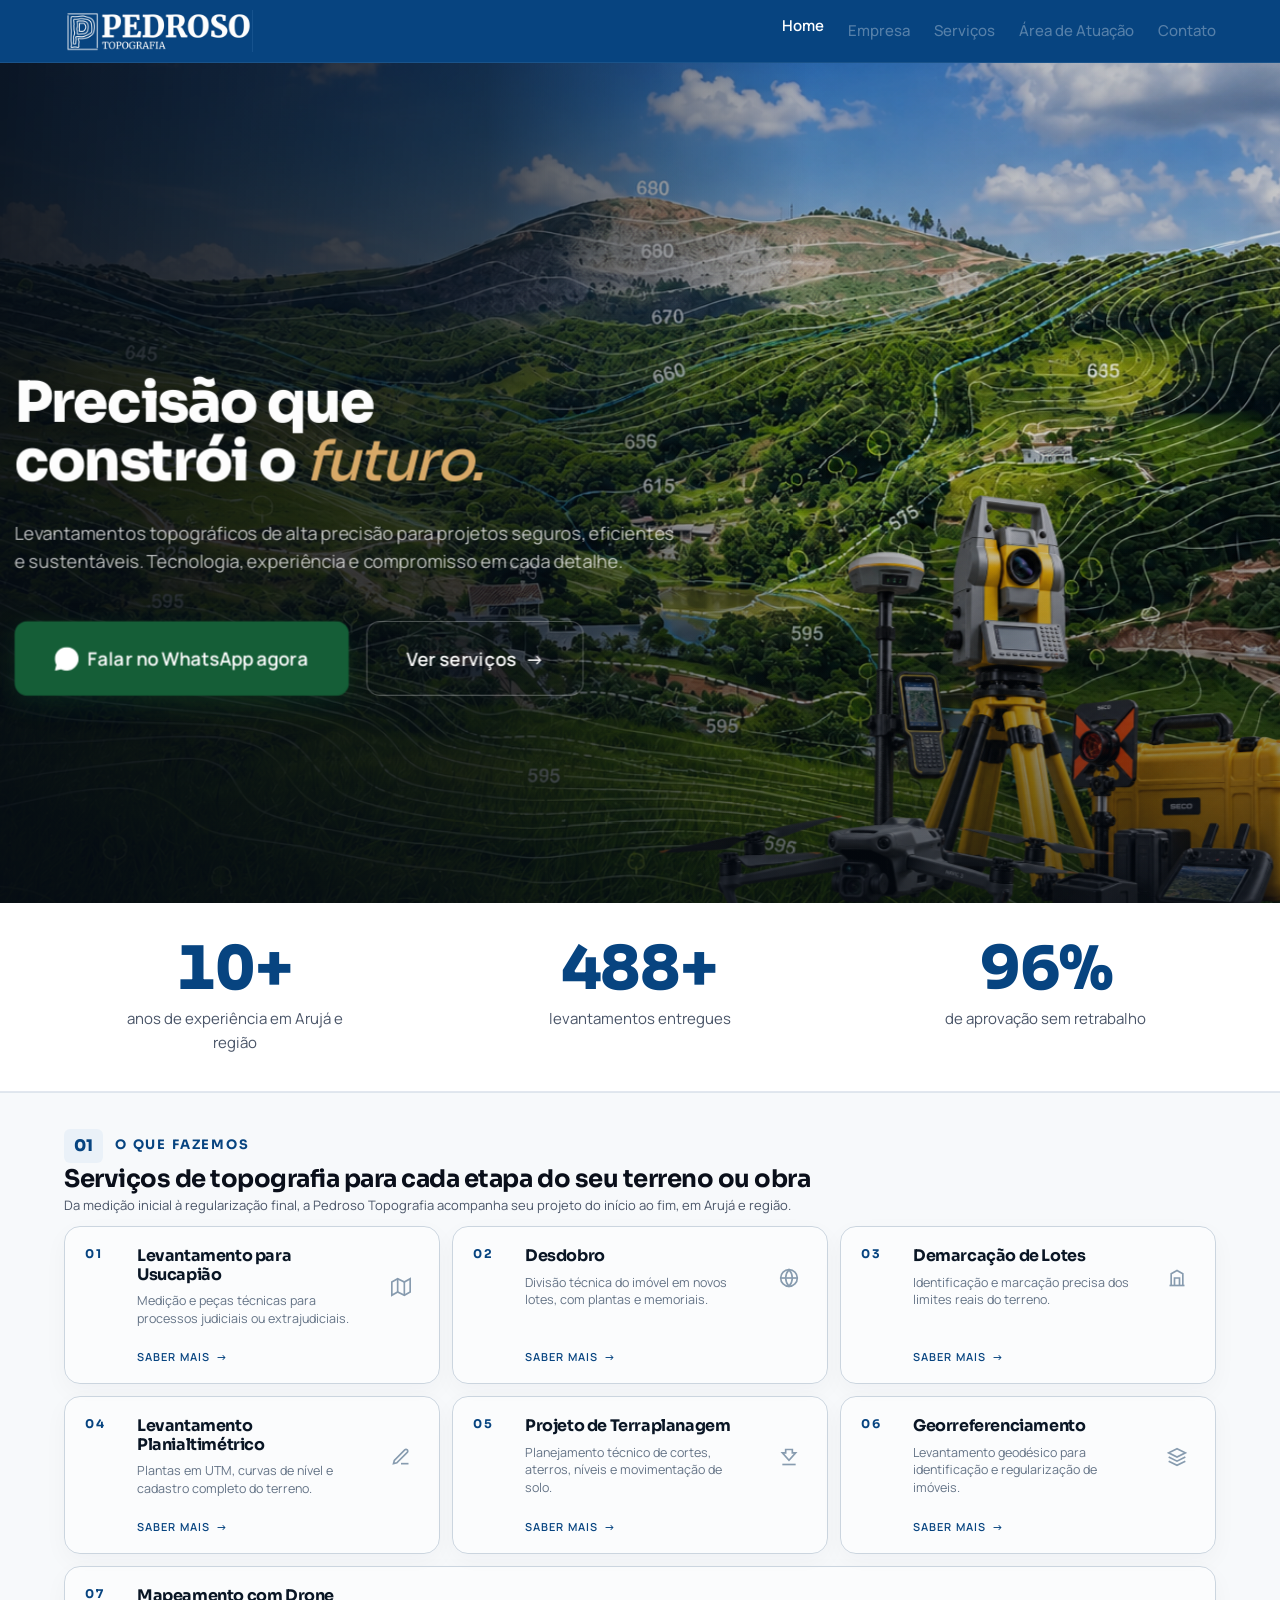
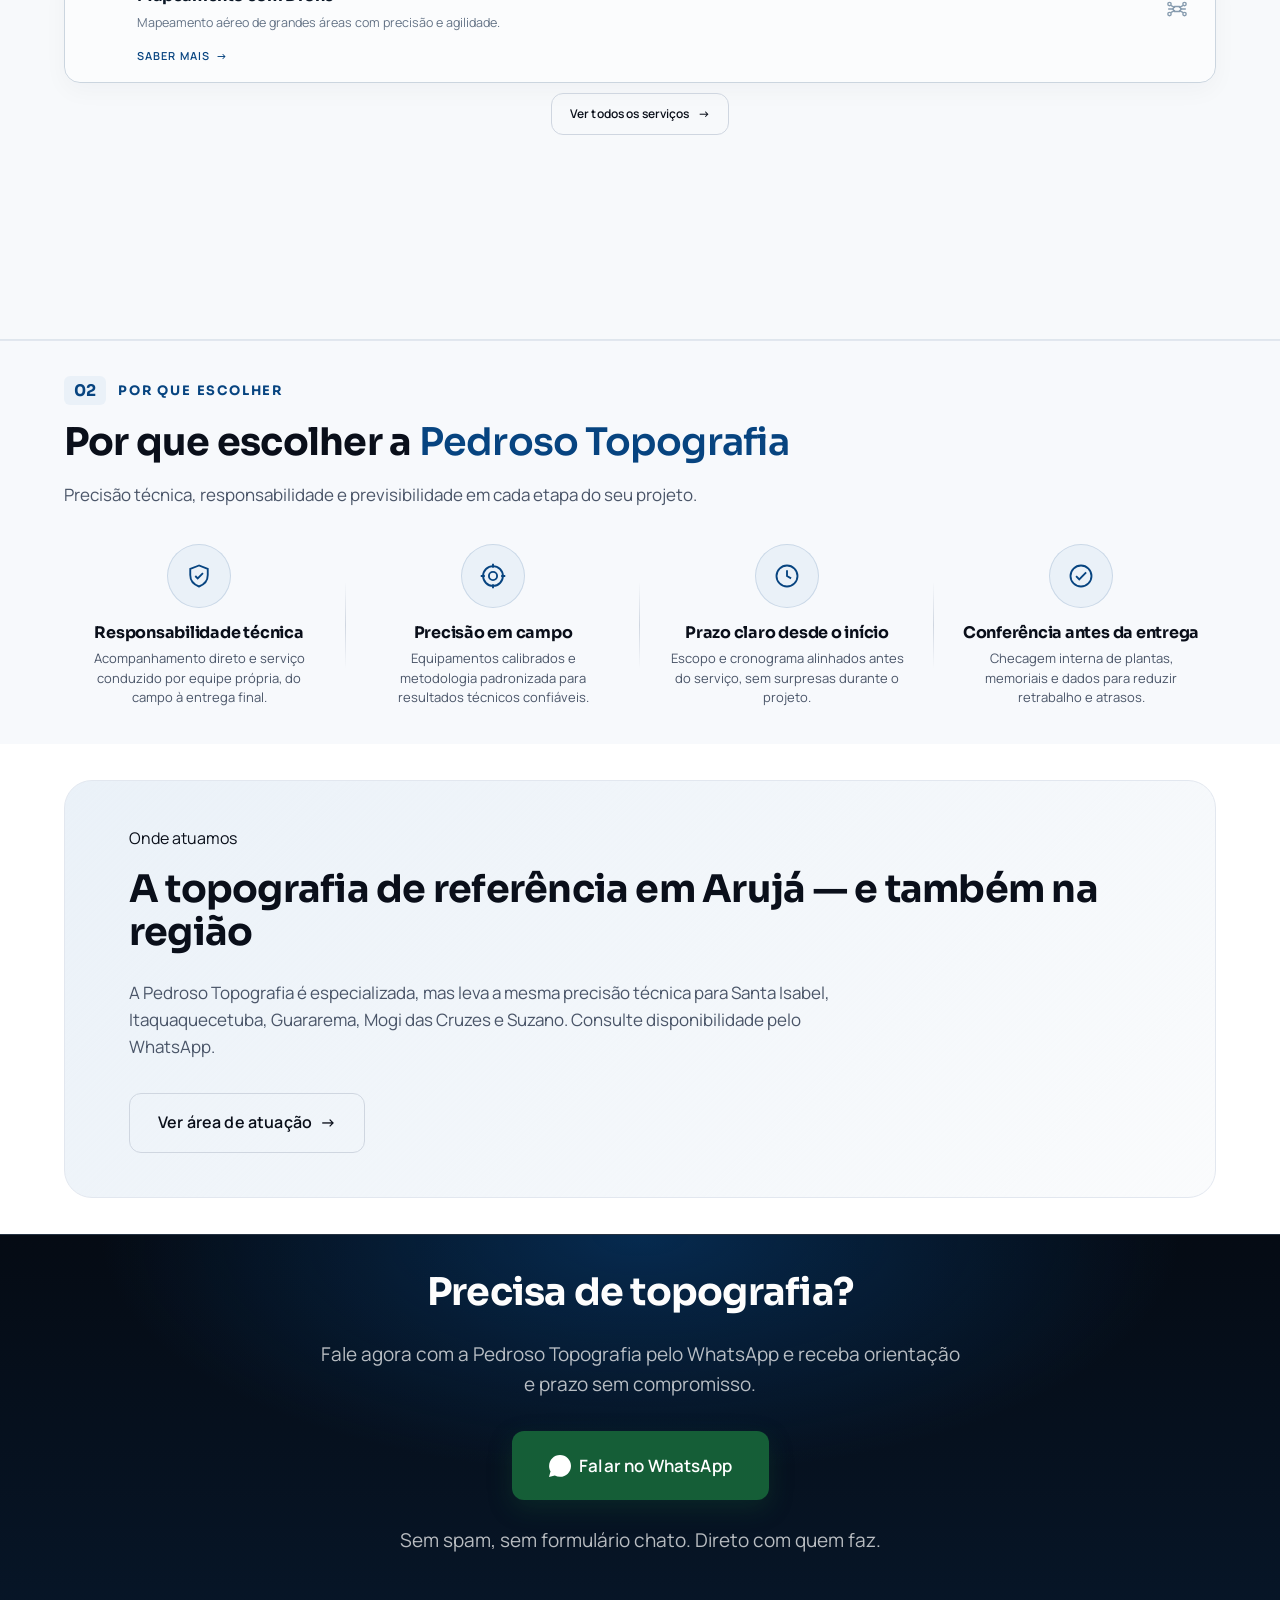
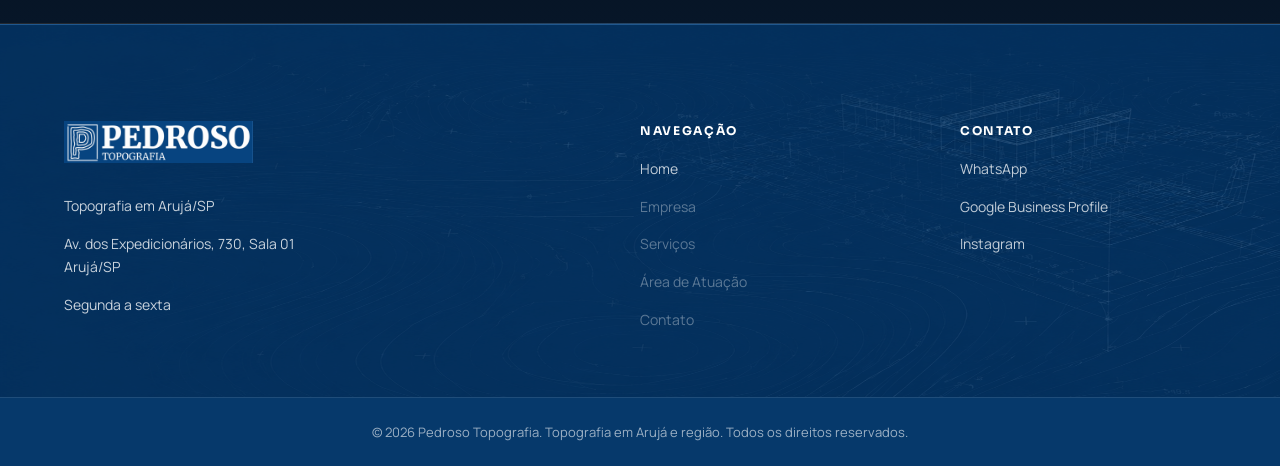
==== commit af9f4997: "Consolida Home 3 como pagina principal" ====
--- a/index.html
+++ b/index.html
@@ -3,9 +3,10 @@
 <head>
 <meta charset="UTF-8">
 <meta name="viewport" content="width=device-width, initial-scale=1.0">
-<title>Topografia em Arujá | Pedroso — Levantamento e Georreferenciamento</title>
+<title>Pedroso Topografia — Levantamento e Georreferenciamento em Arujá</title>
 <meta name="description" content="Empresa de topografia em Arujá especializada em levantamento topográfico, georreferenciamento e regularização de imóveis. Orçamento pelo WhatsApp.">
 <meta name="theme-color" content="#050B14">
+<link rel="preload" as="image" href="hero-home3-topografia.png" fetchpriority="high">
 
 <!-- Imagens locais usadas pelo CSS, mantidas na mesma pasta do index.html. -->
 <link rel="preload" as="image" href="equipamento-topografia.png" fetchpriority="low">
@@ -55,7 +56,7 @@
 }
 </script>
 </head>
-<body class="home-page home-1">
+<body class="home-page home-3">
 
 <a class="skip-link" href="#main">Pular para o conteúdo principal</a>
 
@@ -67,8 +68,6 @@
       </a>
       <ul class="nav-menu">
         <li><a href="index.html" aria-current="page">Home</a></li>
-        <li><a href="index2.html">Home 2</a></li>
-        <li><a href="index3.html">Home 3</a></li>
         <li><span class="nav-disabled" aria-disabled="true">Empresa</span></li>
         <li><span class="nav-disabled" aria-disabled="true">Serviços</span></li>
         <li><span class="nav-disabled" aria-disabled="true">Área de Atuação</span></li>
@@ -80,8 +79,6 @@
     </nav>
     <div class="mobile-menu" id="mobileMenu">
       <a href="index.html" aria-current="page">Home</a>
-      <a href="index2.html">Home 2</a>
-      <a href="index3.html">Home 3</a>
       <span class="nav-disabled" aria-disabled="true">Empresa</span>
       <span class="nav-disabled" aria-disabled="true">Serviços</span>
       <span class="nav-disabled" aria-disabled="true">Área de Atuação</span>
@@ -96,11 +93,10 @@
 
 <main id="main">
 
-  <section class="hero-dark hero-static" aria-labelledby="hero-title">
+  <section class="hero-dark home3-depth" id="home3Depth" aria-labelledby="hero-title">
     <div class="hero-bg" aria-hidden="true">
-      <video id="heroVideo" autoplay muted loop playsinline preload="auto" poster="Hero.png">
-        <source src="novo_hero.mp4" type="video/mp4">
-      </video>
+      <img class="home3-scene" src="hero-home3-topografia.png" alt="" width="1792" height="1024" loading="eager" fetchpriority="high">
+      <img class="home3-equipment-solid" src="hero-home3-equipamentos.png" alt="" width="1536" height="1024" loading="eager" fetchpriority="high">
       <div class="hero-overlay"></div>
     </div>
     <div class="container">
@@ -120,28 +116,6 @@
       </div>
     </div>
 
-  <div class="trust-strip hero-trust hide-mobile" aria-label="Credenciais">
-    <div class="marquee">
-      <div class="marquee-track">
-        <ul class="credentials">
-          <li>Registro CREA-SP</li>
-          <li>Equipamentos aferidos</li>
-          <li>Base em Arujá/SP</li>
-          <li>Retorno em até 1 hora</li>
-          <li>Atendimento em Arujá e região</li>
-          <li>Documentação para prefeitura e cartório</li>
-        </ul>
-        <ul class="credentials" aria-hidden="true">
-          <li>Registro CREA-SP</li>
-          <li>Equipamentos aferidos</li>
-          <li>Base em Arujá/SP</li>
-          <li>Retorno em até 1 hora</li>
-          <li>Atendimento em Arujá e região</li>
-          <li>Documentação para prefeitura e cartório</li>
-        </ul>
-      </div>
-    </div>
-  </div>
   </section>
 
   <section class="stats" aria-label="Números da empresa">
@@ -170,69 +144,63 @@
         <h2 id="serv-title">Serviços de topografia para cada etapa do seu terreno ou obra</h2>
         <p>Da medição inicial à regularização final, a Pedroso Topografia acompanha seu projeto do início ao fim, em Arujá e região.</p>
       </div>
-      <div class="cards-grid">
+      <div class="cards-grid services-ledger">
         <article class="card reveal">
           <div class="card-icon" aria-hidden="true">
-            <!-- Curvas de nível / relevo topográfico -->
-            <svg width="26" height="26" viewBox="0 0 24 24" fill="none" stroke="currentColor" stroke-width="1.7" stroke-linecap="round" stroke-linejoin="round"><path d="M3 20c3-4 6-4 9-2s6 2 9-2"/><path d="M4 15c3-4 5-4 8-2s5 2 8-2"/><path d="M6 10c2-3 4-3 6-1s4 1 6-2"/><path d="M9 6c1-2 2-2 3-1s2 1 3-1"/></svg>
-          </div>
-          <h3>Levantamento para Usucapião</h3>
-          <p>Medição e peças técnicas para processos judiciais ou extrajudiciais.</p>
+            <svg width="26" height="26" viewBox="0 0 24 24" fill="none" stroke="currentColor" stroke-width="2"><polygon points="1 6 1 22 8 18 16 22 23 18 23 2 16 6 8 2 1 6"/><line x1="8" y1="2" x2="8" y2="18"/><line x1="16" y1="6" x2="16" y2="22"/></svg>
+          </div>
+          <h3>Levantamento para Usucapião</h3>
+          <p>Medição e peças técnicas para processos judiciais ou extrajudiciais.</p>
           <a class="card-link" href="servicos.html">Saber mais <span class="arrow">→</span></a>
         </article>
         <article class="card reveal" data-delay="1">
           <div class="card-icon" aria-hidden="true">
-            <!-- Globo + pin GPS -->
-            <svg width="26" height="26" viewBox="0 0 24 24" fill="none" stroke="currentColor" stroke-width="1.7" stroke-linecap="round" stroke-linejoin="round"><circle cx="12" cy="12" r="9"/><path d="M3 12h18M12 3c2.5 3 2.5 15 0 18M12 3c-2.5 3-2.5 15 0 18"/><circle cx="12" cy="12" r="1.5" fill="currentColor"/></svg>
-          </div>
-          <h3>Desdobro</h3>
-          <p>Divisão técnica do imóvel em novos lotes, com plantas e memoriais.</p>
+            <svg width="26" height="26" viewBox="0 0 24 24" fill="none" stroke="currentColor" stroke-width="2"><circle cx="12" cy="12" r="10"/><line x1="2" y1="12" x2="22" y2="12"/><path d="M12 2a15.3 15.3 0 014 10 15.3 15.3 0 01-4 10 15.3 15.3 0 01-4-10 15.3 15.3 0 014-10z"/></svg>
+          </div>
+          <h3>Desdobro</h3>
+          <p>Divisão técnica do imóvel em novos lotes, com plantas e memoriais.</p>
           <a class="card-link" href="servicos.html">Saber mais <span class="arrow">→</span></a>
         </article>
         <article class="card reveal" data-delay="2">
           <div class="card-icon" aria-hidden="true">
-            <!-- Estaca / marco de divisa -->
-            <svg width="26" height="26" viewBox="0 0 24 24" fill="none" stroke="currentColor" stroke-width="1.7" stroke-linecap="round" stroke-linejoin="round"><line x1="5" y1="21" x2="5" y2="3"/><path d="M5 4h13l-3 4 3 4H5"/><line x1="3" y1="21" x2="21" y2="21"/></svg>
-          </div>
-          <h3>Demarcação de Lotes</h3>
-          <p>Identificação e marcação precisa dos limites reais do terreno.</p>
+            <svg width="26" height="26" viewBox="0 0 24 24" fill="none" stroke="currentColor" stroke-width="2"><path d="M3 21h18"/><path d="M5 21V7l7-4 7 4v14"/><path d="M9 21V12h6v9"/></svg>
+          </div>
+          <h3>Demarcação de Lotes</h3>
+          <p>Identificação e marcação precisa dos limites reais do terreno.</p>
           <a class="card-link" href="servicos.html">Saber mais <span class="arrow">→</span></a>
         </article>
         <article class="card reveal">
           <div class="card-icon" aria-hidden="true">
-            <!-- Capacete de obra -->
-            <svg width="26" height="26" viewBox="0 0 24 24" fill="none" stroke="currentColor" stroke-width="1.7" stroke-linecap="round" stroke-linejoin="round"><path d="M3 17h18v2H3z"/><path d="M4 17c0-5 3-9 8-9s8 4 8 9"/><path d="M10 8V5h4v3"/></svg>
-          </div>
-          <h3>Levantamento Planialtimétrico</h3>
-          <p>Plantas em UTM, curvas de nível e cadastro completo do terreno.</p>
+            <svg width="26" height="26" viewBox="0 0 24 24" fill="none" stroke="currentColor" stroke-width="2"><path d="M12 20h9"/><path d="M16.5 3.5a2.121 2.121 0 013 3L7 19l-4 1 1-4L16.5 3.5z"/></svg>
+          </div>
+          <h3>Levantamento Planialtimétrico</h3>
+          <p>Plantas em UTM, curvas de nível e cadastro completo do terreno.</p>
           <a class="card-link" href="servicos.html">Saber mais <span class="arrow">→</span></a>
         </article>
         <article class="card reveal" data-delay="1">
           <div class="card-icon" aria-hidden="true">
-            <!-- Documento com selo/check -->
-            <svg width="26" height="26" viewBox="0 0 24 24" fill="none" stroke="currentColor" stroke-width="1.7" stroke-linecap="round" stroke-linejoin="round"><path d="M14 2H6a2 2 0 00-2 2v16a2 2 0 002 2h12a2 2 0 002-2V8z"/><polyline points="14 2 14 8 20 8"/><polyline points="9 15 11 17 15 13"/></svg>
-          </div>
-          <h3>Projeto de Terraplanagem</h3>
-          <p>Planejamento técnico de cortes, aterros, níveis e movimentação de solo.</p>
+            <svg width="26" height="26" viewBox="0 0 24 24" fill="none" stroke="currentColor" stroke-width="2"><path d="M20 7h-4V3H8v4H4l8 9 8-9z"/><line x1="4" y1="21" x2="20" y2="21"/></svg>
+          </div>
+          <h3>Projeto de Terraplanagem</h3>
+          <p>Planejamento técnico de cortes, aterros, níveis e movimentação de solo.</p>
           <a class="card-link" href="servicos.html">Saber mais <span class="arrow">→</span></a>
         </article>
         <article class="card reveal" data-delay="2">
           <div class="card-icon" aria-hidden="true">
-            <!-- Drone quadricóptero (vista de topo) -->
-            <svg width="26" height="26" viewBox="0 0 24 24" fill="none" stroke="currentColor" stroke-width="1.7" stroke-linecap="round" stroke-linejoin="round"><circle cx="5" cy="5" r="2.2"/><circle cx="19" cy="5" r="2.2"/><circle cx="5" cy="19" r="2.2"/><circle cx="19" cy="19" r="2.2"/><line x1="6.5" y1="6.5" x2="9.5" y2="9.5"/><line x1="17.5" y1="6.5" x2="14.5" y2="9.5"/><line x1="6.5" y1="17.5" x2="9.5" y2="14.5"/><line x1="17.5" y1="17.5" x2="14.5" y2="14.5"/><rect x="9" y="9" width="6" height="6" rx="1"/></svg>
-          </div>
-          <h3>Georreferenciamento</h3>
-          <p>Levantamento geodésico para identificação e regularização de imóveis.</p>
-          <a class="card-link" href="servicos.html">Saber mais <span class="arrow">→</span></a>
-        </article>
-        <article class="card reveal" data-delay="3">
-          <div class="card-icon" aria-hidden="true">
-            <svg width="26" height="26" viewBox="0 0 24 24" fill="none" stroke="currentColor" stroke-width="1.7" stroke-linecap="round" stroke-linejoin="round"><path d="M12 2 2 7l10 5 10-5-10-5Z"/><path d="m2 12 10 5 10-5M2 17l10 5 10-5"/><path d="M18 4v6M15 7h6"/></svg>
-          </div>
-          <h3>Mapeamento com Drone</h3>
-          <p>Mapeamento aéreo de grandes áreas com precisão e agilidade.</p>
-          <a class="card-link" href="servicos.html">Saber mais <span class="arrow">→</span></a>
-        </article>
+            <svg width="26" height="26" viewBox="0 0 24 24" fill="none" stroke="currentColor" stroke-width="2"><path d="M12 2L2 7l10 5 10-5-10-5z"/><path d="M2 17l10 5 10-5"/><path d="M2 12l10 5 10-5"/></svg>
+          </div>
+          <h3>Georreferenciamento</h3>
+          <p>Levantamento geodésico para identificação e regularização de imóveis.</p>
+          <a class="card-link" href="servicos.html">Saber mais <span class="arrow">→</span></a>
+        </article>
+        <article class="card reveal" data-delay="3">
+          <div class="card-icon" aria-hidden="true">
+            <svg width="26" height="26" viewBox="0 0 24 24" fill="none" stroke="currentColor" stroke-width="1.7" stroke-linecap="round" stroke-linejoin="round"><path d="M9 9h6l2 3-2 3H9l-2-3 2-3Z"/><path d="M7 12H2M17 12h5M5 8l4 2M19 8l-4 2M5 16l4-2M19 16l-4-2"/><circle cx="3" cy="6" r="2"/><circle cx="21" cy="6" r="2"/><circle cx="3" cy="18" r="2"/><circle cx="21" cy="18" r="2"/></svg>
+          </div>
+          <h3>Mapeamento com Drone</h3>
+          <p>Mapeamento aéreo de grandes áreas com precisão e agilidade.</p>
+          <a class="card-link" href="servicos.html">Saber mais <span class="arrow">→</span></a>
+        </article>
       </div>
       <div style="margin-top:var(--s5);text-align:center" class="reveal hide-mobile">
         <a class="btn btn-secondary" href="servicos.html">Ver todos os serviços <span class="arrow">→</span></a>
@@ -249,26 +217,22 @@
       </div>
       <div class="why-grid">
         <article class="why-item reveal">
-          <!-- Selo / certificação CREA -->
-          <span class="why-icon" aria-hidden="true"><svg viewBox="0 0 24 24" fill="none" stroke="currentColor" stroke-width="1.6" stroke-linecap="round" stroke-linejoin="round"><path d="M12 2l3 2 3-1 1 3 3 1-1 3 2 3-2 3 1 3-3 1-1 3-3-1-3 2-3-2-3 1-1-3-3-1 1-3-2-3 2-3-1-3 3-1 1-3 3 1z"/><polyline points="9 12 11 14 15 10"/></svg></span>
+          <span class="why-icon" aria-hidden="true"><svg viewBox="0 0 24 24" fill="none" stroke="currentColor" stroke-width="1.6"><path d="M12 3 4.5 6v5.2c0 4.7 3.1 8.2 7.5 9.8 4.4-1.6 7.5-5.1 7.5-9.8V6L12 3Z"/><path d="m8.8 12 2.1 2.1 4.5-4.6"/></svg></span>
           <h3>Responsabilidade técnica</h3>
           <p>Acompanhamento direto e serviço conduzido por equipe própria, do campo à entrega final.</p>
         </article>
         <article class="why-item reveal" data-delay="1">
-          <!-- Mira topográfica / crosshair -->
-          <span class="why-icon" aria-hidden="true"><svg viewBox="0 0 24 24" fill="none" stroke="currentColor" stroke-width="1.6" stroke-linecap="round" stroke-linejoin="round"><circle cx="12" cy="12" r="9"/><circle cx="12" cy="12" r="4"/><circle cx="12" cy="12" r="1" fill="currentColor"/><line x1="12" y1="2" x2="12" y2="6"/><line x1="12" y1="18" x2="12" y2="22"/><line x1="2" y1="12" x2="6" y2="12"/><line x1="18" y1="12" x2="22" y2="12"/></svg></span>
+          <span class="why-icon" aria-hidden="true"><svg viewBox="0 0 24 24" fill="none" stroke="currentColor" stroke-width="1.6"><circle cx="12" cy="12" r="8.5"/><circle cx="12" cy="12" r="3.5"/><path d="M12 1.5V5M12 19v3.5M1.5 12H5M19 12h3.5"/></svg></span>
           <h3>Precisão em campo</h3>
           <p>Equipamentos calibrados e metodologia padronizada para resultados técnicos confiáveis.</p>
         </article>
         <article class="why-item reveal" data-delay="2">
-          <!-- Calendário com check -->
-          <span class="why-icon" aria-hidden="true"><svg viewBox="0 0 24 24" fill="none" stroke="currentColor" stroke-width="1.6" stroke-linecap="round" stroke-linejoin="round"><rect x="3" y="5" width="18" height="16" rx="2"/><line x1="3" y1="10" x2="21" y2="10"/><line x1="8" y1="3" x2="8" y2="7"/><line x1="16" y1="3" x2="16" y2="7"/><polyline points="9 15 11 17 15 13"/></svg></span>
+          <span class="why-icon" aria-hidden="true"><svg viewBox="0 0 24 24" fill="none" stroke="currentColor" stroke-width="1.6"><circle cx="12" cy="12" r="9"/><path d="M12 7v5l3.5 2"/></svg></span>
           <h3>Prazo claro desde o início</h3>
           <p>Escopo e cronograma alinhados antes do serviço, sem surpresas durante o projeto.</p>
         </article>
         <article class="why-item reveal" data-delay="3">
-          <!-- Lupa sobre documento -->
-          <span class="why-icon" aria-hidden="true"><svg viewBox="0 0 24 24" fill="none" stroke="currentColor" stroke-width="1.6" stroke-linecap="round" stroke-linejoin="round"><path d="M13 2H5a2 2 0 00-2 2v16a2 2 0 002 2h11a2 2 0 002-2v-8"/><circle cx="17" cy="7" r="4"/><line x1="20" y1="10" x2="23" y2="13"/><line x1="7" y1="14" x2="12" y2="14"/><line x1="7" y1="18" x2="14" y2="18"/></svg></span>
+          <span class="why-icon" aria-hidden="true"><svg viewBox="0 0 24 24" fill="none" stroke="currentColor" stroke-width="1.6"><circle cx="12" cy="12" r="9"/><path d="m7.8 12.1 2.7 2.8 5.9-6"/></svg></span>
           <h3>Conferência antes da entrega</h3>
           <p>Checagem interna de plantas, memoriais e dados para reduzir retrabalho e atrasos.</p>
         </article>
@@ -315,9 +279,7 @@
       <div>
         <div class="footer-title">Navegação</div>
         <ul class="footer-nav">
-          <li><a href="index.html">Home</a></li>
-          <li><a href="index2.html">Home 2</a></li>
-          <li><a href="index3.html">Home 3</a></li>
+          <li><a href="index.html">Home</a></li>
           <li><span class="nav-disabled" aria-disabled="true">Empresa</span></li>
           <li><span class="nav-disabled" aria-disabled="true">Serviços</span></li>
           <li><span class="nav-disabled" aria-disabled="true">Área de Atuação</span></li>
--- a/styles.css
+++ b/styles.css
@@ -1363,8 +1363,25 @@
 .home-2 .home2-hero .hero-ctas{margin-top:clamp(10px,2vh,22px)}
 .home-2 .home2-hero .hero-words-stack{max-width:550px}
 .home-2 .home2-hero .hero-word{font-size:clamp(38px,4.2vw,62px);line-height:1.01}
-.home-2 .home2-hero .hero-sub{max-width:510px;font-size:clamp(15px,1.15vw,17px);line-height:1.65;color:rgba(255,255,255,.76)}
-
+.home-2 .home2-hero .hero-sub{max-width:510px;font-size:clamp(15px,1.15vw,17px);line-height:1.65;color:rgba(255,255,255,.76)}
+
+/* Homes 1 e 3 — mesma referência vertical da Hero da Home 2 */
+@media (min-width:768px){
+  .home-1 .hero-dark > .container,
+  .home-3 .home3-depth > .container{
+    display:flex;flex-direction:column;justify-content:center;align-items:flex-start;
+    gap:clamp(18px,2.7vh,30px);min-height:clamp(430px,64vh,650px);
+  }
+  .home-1 .hero-dark .hero-words-stack,
+  .home-1 .hero-dark .hero-sub,
+  .home-1 .hero-dark .hero-ctas,
+  .home-3 .home3-depth .hero-words-stack,
+  .home-3 .home3-depth .hero-sub,
+  .home-3 .home3-depth .hero-ctas{margin:0}
+  .home-1 .hero-dark .hero-ctas,
+  .home-3 .home3-depth .hero-ctas{margin-top:clamp(10px,2vh,22px)}
+}
+
 .home-2 .services-home .card{
   min-height:205px;
   padding:20px 22px 18px;
@@ -1719,60 +1736,103 @@
 .home-3 .services-home{
   background:#f7f9fb;border-block:1px solid #dfe6ed;
 }
-.home-3 .services-ledger{
-  display:grid;grid-template-columns:repeat(2,minmax(0,1fr));gap:0;
-  border-top:1px solid #aebdca;counter-reset:service-ledger;
-}
-.home-3 .services-ledger .card{
+.home-3 .services-home .cards-grid.services-ledger{
+  display:grid;grid-template-columns:repeat(3,minmax(0,1fr));gap:12px;
+  border-top:0;counter-reset:service-ledger;perspective:1200px;
+}
+.home-3 .services-home .services-ledger .card{
+  --tilt-x:0deg;--tilt-y:0deg;--tilt-lift:0px;
   counter-increment:service-ledger;display:grid;
-  grid-template-columns:52px minmax(0,1fr) auto;
-  grid-template-rows:auto auto;column-gap:18px;row-gap:8px;
-  min-height:154px;padding:25px 26px;margin:0;border:0;border-radius:0;
-  border-bottom:1px solid #cbd5df;background:transparent;box-shadow:none;
-  transition:background-color 260ms ease,color 260ms ease;
+  grid-template-columns:34px minmax(0,1fr) 36px;
+  grid-template-rows:auto auto 1fr;column-gap:18px;row-gap:8px;
+  min-height:158px;padding:20px 20px 17px;margin:0;border:1px solid #cbd5df;border-radius:16px;
+  background:rgba(255,255,255,.54);box-shadow:0 8px 24px rgba(4,38,63,.035);
+  transform:rotateX(var(--tilt-x)) rotateY(var(--tilt-y)) translate3d(0,var(--tilt-lift),0);
+  transform-style:preserve-3d;transform-origin:center;
+  transition:background-color 260ms ease,color 260ms ease,box-shadow 260ms ease;
+  will-change:transform;
 }
 .home-3 .services-ledger .card:nth-child(odd){border-right:1px solid #cbd5df}
 .home-3 .services-ledger .card::before{
   content:counter(service-ledger,decimal-leading-zero);position:static;
   grid-column:1;grid-row:1 / 3;align-self:start;
   color:#074480;font:700 12px/1.2 var(--font-display);letter-spacing:.14em;
+  transform:translateZ(24px);
 }
 .home-3 .services-ledger .card::after{display:none}
 .home-3 .services-ledger .card-icon{
   grid-column:3;grid-row:1 / 3;align-self:center;
-  width:42px;height:42px;margin:0;border:0;border-radius:50%;
-  background:transparent;color:#668099;opacity:.78;
-}
-.home-3 .services-ledger .card h3{
+  width:36px;height:36px;margin:0;border:0;border-radius:50%;
+  background:transparent;color:#668099;opacity:.78;transform:translateZ(42px);
+}
+.home-3 .services-home .services-ledger .card h3{
   grid-column:2;grid-row:1;max-width:none;margin:0;
-  color:#0a1625;font-size:clamp(17px,1.35vw,20px);letter-spacing:-.025em;
-}
-.home-3 .services-ledger .card p{
+  color:#0a1625;font-size:clamp(16px,1.25vw,19px);line-height:1.16;letter-spacing:-.025em;
+  transform:translateZ(36px);
+}
+.home-3 .services-home .services-ledger .card p{
   grid-column:2;grid-row:2;max-width:48ch;margin:0;padding-right:12px;
-  color:#647386;font-size:13px;line-height:1.55;
+  color:#647386;font-size:12.5px;line-height:1.42;transform:translateZ(22px);
 }
 .home-3 .services-ledger .card-link{
   grid-column:2;grid-row:3;align-self:end;width:max-content;padding-top:8px;
-  color:#074480;font-size:12px;text-transform:uppercase;letter-spacing:.1em;
+  color:#074480;font-size:11px;text-transform:uppercase;letter-spacing:.1em;
+  transform:translateZ(32px);
 }
 .home-3 .services-ledger .card:hover{
-  transform:none;background:#0a315b;color:#fff;
+  background:#0a315b;color:#fff;box-shadow:0 24px 52px rgba(4,38,63,.2);z-index:2;
 }
 .home-3 .services-ledger .card:hover h3,
 .home-3 .services-ledger .card:hover .card-link{color:#fff}
 .home-3 .services-ledger .card:hover p{color:#bdcbd8}
-.home-3 .services-ledger .card:hover .card-icon{color:#fff;opacity:1;transform:translateX(-4px)}
+.home-3 .services-ledger .card:hover .card-icon{color:#fff;opacity:1;transform:translate3d(-4px,0,48px)}
 .home-3 .services-ledger .card:last-child{
-  grid-column:1 / -1;grid-template-columns:52px minmax(0,1fr) auto;
+  grid-column:1 / -1;grid-template-columns:34px minmax(0,1fr) 36px;
+  min-height:112px;
+}
+
+@media (min-width:1024px){
+  .home-3 .services-home{
+    height:calc(100svh - 52px);min-height:620px;padding:18px 0 20px;
+    display:flex;align-items:center;overflow:hidden;
+  }
+  .home-3 .services-home > .container{width:100%}
+  .home-3 .services-home .section-head{max-width:880px;margin-bottom:12px}
+  .home-3 .services-home .section-head .eyebrow-num{margin-bottom:3px}
+  .home-3 .services-home .section-head h2{font-size:clamp(24px,1.9vw,30px);margin-bottom:5px}
+  .home-3 .services-home .section-head p{font-size:13px;line-height:1.35}
+  .home-3 .services-home .cards-grid + .reveal{margin-top:10px!important}
+  .home-3 .services-home .cards-grid + .reveal .btn{min-height:42px;padding:9px 18px;font-size:12px}
+}
+
+@media (min-width:768px) and (max-width:1023px){
+  .home-3 .services-home .cards-grid.services-ledger{grid-template-columns:repeat(2,minmax(0,1fr))}
+  .home-3 .services-ledger .card:last-child{grid-column:1 / -1}
+}
+
+@media (min-width:1024px) and (max-height:760px){
+  .home-3 .services-home{min-height:560px;padding:12px 0 14px}
+  .home-3 .services-home .section-head{margin-bottom:8px}
+  .home-3 .services-home .section-head p{font-size:12px}
+  .home-3 .services-home .services-ledger .card{min-height:138px;padding:15px 17px 13px;row-gap:5px}
+  .home-3 .services-ledger .card:last-child{min-height:88px}
+  .home-3 .services-home .services-ledger .card p{font-size:11.5px;line-height:1.32}
+  .home-3 .services-home .cards-grid + .reveal{display:none}
 }
 
 @media (max-width:767px){
-  .home-3 .services-ledger{grid-template-columns:1fr}
-  .home-3 .services-ledger .card,
-  .home-3 .services-ledger .card:last-child{
+  .home-3 .services-home .cards-grid.services-ledger{grid-template-columns:1fr}
+  .home-3 .services-home .services-ledger .card,
+  .home-3 .services-home .services-ledger .card:last-child{
     grid-column:auto;grid-template-columns:38px minmax(0,1fr) auto;
     min-height:0;padding:22px 4px;column-gap:10px;border-right:0;
   }
   .home-3 .services-ledger .card-icon{width:36px;height:36px}
   .home-3 .services-ledger .card p{padding-right:0;font-size:13px}
 }
+@media (hover:none),(pointer:coarse){
+  .home-3 .services-home .services-ledger .card{transform:none;will-change:auto}
+}
+@media (prefers-reduced-motion:reduce){
+  .home-3 .services-home .services-ledger .card{transform:none;will-change:auto}
+}
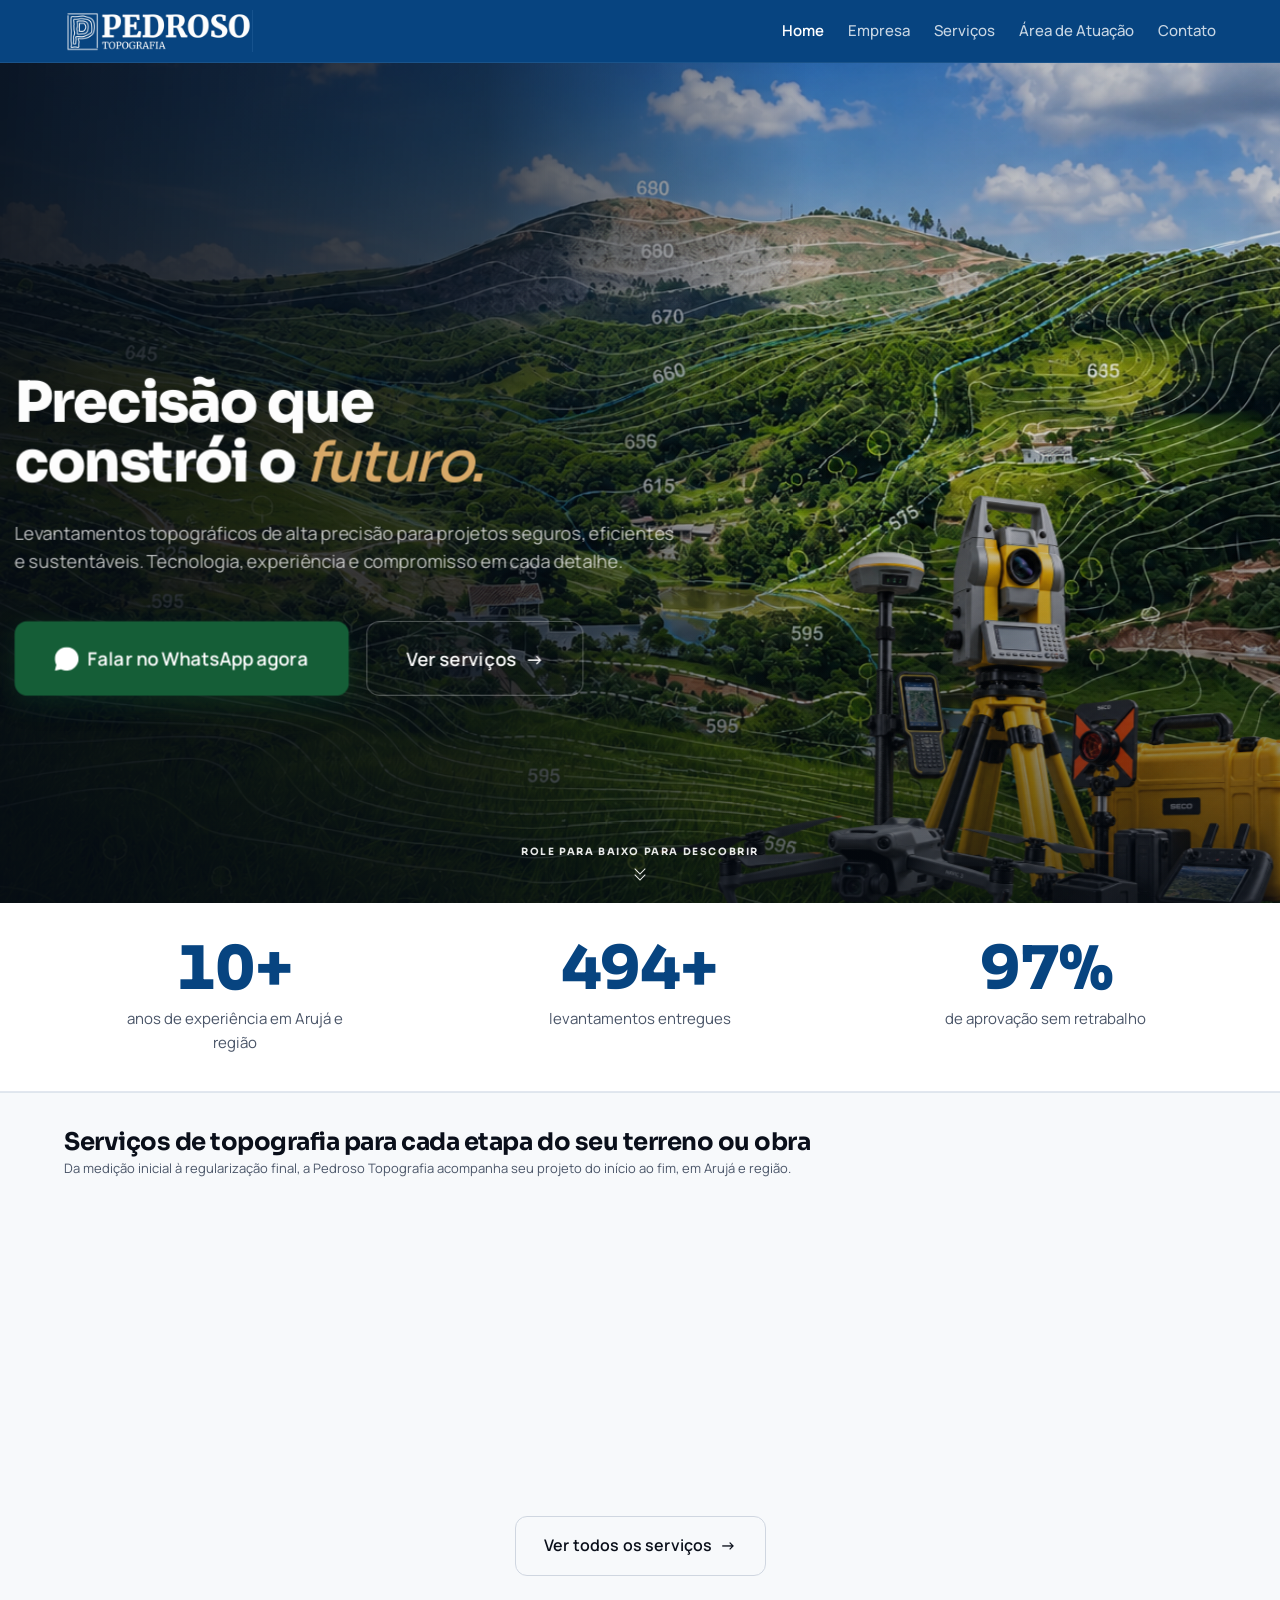
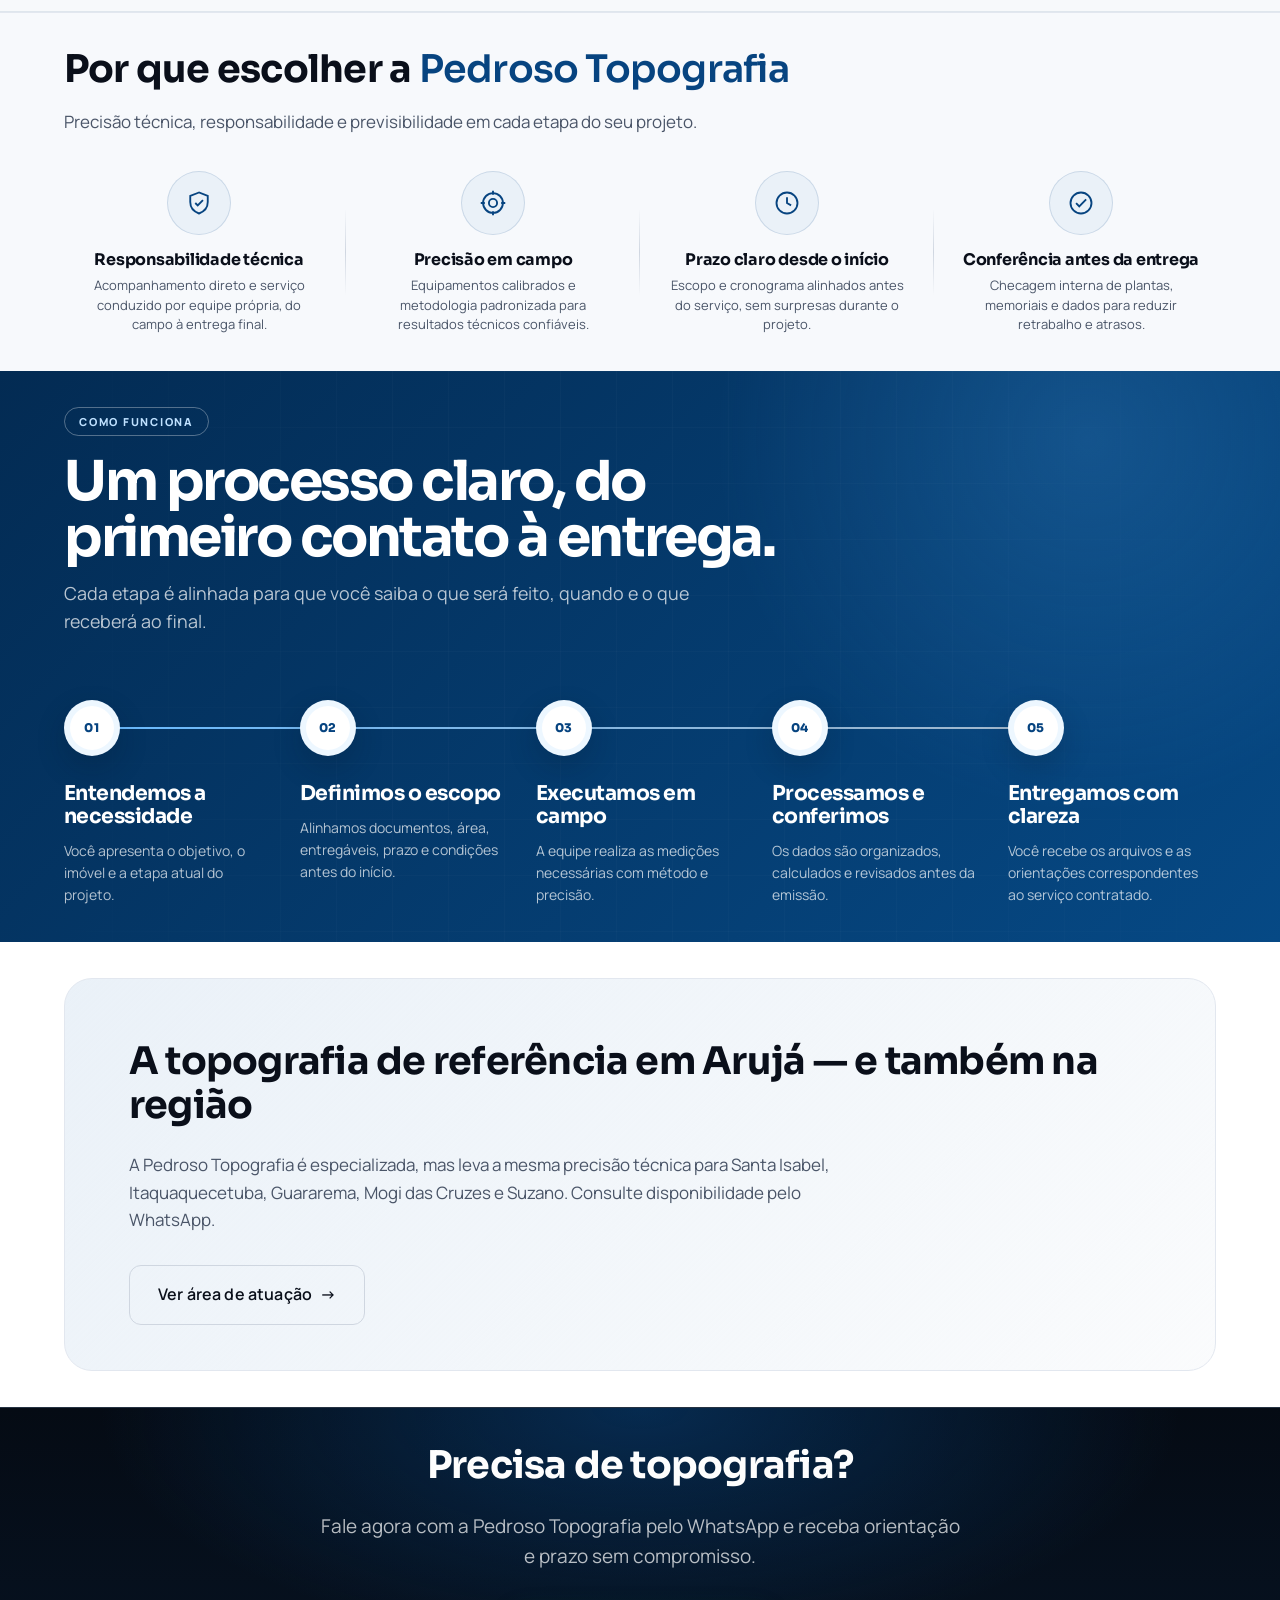
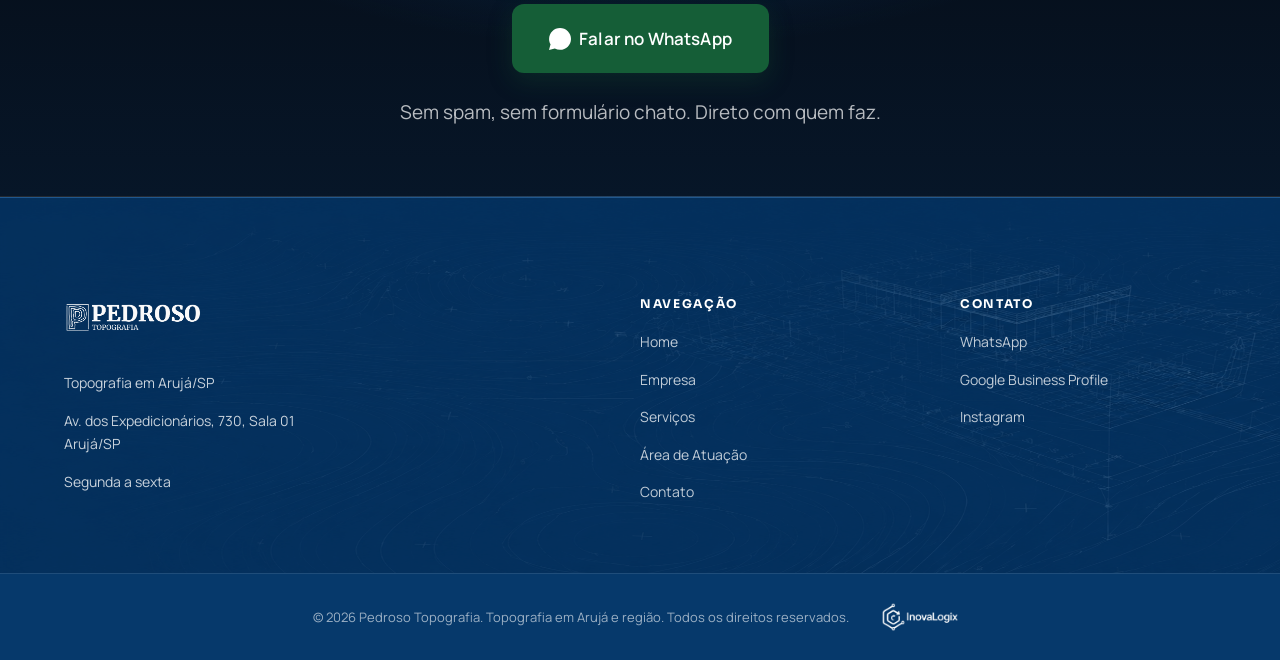
==== commit a8a06e39: "Atualiza site e area de atuacao responsiva" ====
--- a/index.html
+++ b/index.html
@@ -2,7 +2,8 @@
 <html lang="pt-BR">
 <head>
 <meta charset="UTF-8">
-<meta name="viewport" content="width=device-width, initial-scale=1.0">
+<meta name="viewport" content="width=device-width, initial-scale=1.0">
+<link rel="icon" type="image/png" href="favicon.png">
 <title>Pedroso Topografia — Levantamento e Georreferenciamento em Arujá</title>
 <meta name="description" content="Empresa de topografia em Arujá especializada em levantamento topográfico, georreferenciamento e regularização de imóveis. Orçamento pelo WhatsApp.">
 <meta name="theme-color" content="#050B14">
@@ -68,10 +69,10 @@
       </a>
       <ul class="nav-menu">
         <li><a href="index.html" aria-current="page">Home</a></li>
-        <li><span class="nav-disabled" aria-disabled="true">Empresa</span></li>
-        <li><span class="nav-disabled" aria-disabled="true">Serviços</span></li>
-        <li><span class="nav-disabled" aria-disabled="true">Área de Atuação</span></li>
-        <li><span class="nav-disabled" aria-disabled="true">Contato</span></li>
+        <li><a href="empresa.html">Empresa</a></li>
+        <li><a href="servicos.html">Serviços</a></li>
+        <li><a href="servicos.html#area-de-atuacao">Área de Atuação</a></li>
+        <li><a href="contato.html">Contato</a></li>
       </ul>
       <button class="nav-toggle" id="navToggle" aria-label="Abrir menu" aria-expanded="false" aria-controls="mobileMenu">
         <svg width="22" height="22" viewBox="0 0 24 24" fill="none" stroke="currentColor" stroke-width="2" aria-hidden="true"><line x1="3" y1="6" x2="21" y2="6"/><line x1="3" y1="12" x2="21" y2="12"/><line x1="3" y1="18" x2="21" y2="18"/></svg>
@@ -79,10 +80,10 @@
     </nav>
     <div class="mobile-menu" id="mobileMenu">
       <a href="index.html" aria-current="page">Home</a>
-      <span class="nav-disabled" aria-disabled="true">Empresa</span>
-      <span class="nav-disabled" aria-disabled="true">Serviços</span>
-      <span class="nav-disabled" aria-disabled="true">Área de Atuação</span>
-      <span class="nav-disabled" aria-disabled="true">Contato</span>
+      <a href="empresa.html">Empresa</a>
+      <a href="servicos.html">Serviços</a>
+      <a href="servicos.html#area-de-atuacao">Área de Atuação</a>
+      <a href="contato.html">Contato</a>
       <a class="btn btn-wa" href="https://wa.me/55" target="_blank" rel="noopener" style="margin-top:8px">
         <svg class="wa-icon" viewBox="0 0 24 24" fill="currentColor" aria-hidden="true"><path d="M20.52 3.449C18.24 1.245 15.24 0 12.045 0 5.463 0 .103 5.334.1 11.892c0 2.096.549 4.14 1.594 5.945L0 24l6.335-1.652c1.746.943 3.71 1.444 5.71 1.447h.006c6.585 0 11.946-5.336 11.949-11.896 0-3.176-1.24-6.165-3.495-8.411l.015-.039z"/></svg>
         Falar no WhatsApp
@@ -95,17 +96,17 @@
 
   <section class="hero-dark home3-depth" id="home3Depth" aria-labelledby="hero-title">
     <div class="hero-bg" aria-hidden="true">
-      <img class="home3-scene" src="hero-home3-topografia.png" alt="" width="1792" height="1024" loading="eager" fetchpriority="high">
-      <img class="home3-equipment-solid" src="hero-home3-equipamentos.png" alt="" width="1536" height="1024" loading="eager" fetchpriority="high">
-      <div class="hero-overlay"></div>
-    </div>
-    <div class="container">
-      <h1 id="hero-title" class="hero-words-stack">
+      <img class="home3-scene" src="hero-home3-topografia.png" alt="" width="1792" height="1024" loading="eager" fetchpriority="high">
+      <img class="home3-equipment-solid" src="hero-home3-equipamentos.png" alt="" width="1536" height="1024" loading="eager" fetchpriority="high">
+      <div class="hero-overlay"></div>
+    </div>
+    <div class="container">
+      <h1 id="hero-title" class="hero-words-stack reveal" data-delay="1">
         <span class="hero-word">Precisão que</span>
         <span class="hero-word">constrói o <em>futuro.</em></span>
       </h1>
-      <p class="hero-sub">Levantamentos topográficos de alta precisão para projetos seguros, eficientes e sustentáveis. Tecnologia, experiência e compromisso em cada detalhe.</p>
-      <div class="hero-ctas">
+      <p class="hero-sub reveal" data-delay="2">Levantamentos topográficos de alta precisão para projetos seguros, eficientes e sustentáveis. Tecnologia, experiência e compromisso em cada detalhe.</p>
+      <div class="hero-ctas reveal" data-delay="3">
         <a class="btn btn-wa btn-lg" href="https://wa.me/55" target="_blank" rel="noopener">
           <svg class="wa-icon" viewBox="0 0 24 24" fill="currentColor" aria-hidden="true"><path d="M20.52 3.449C18.24 1.245 15.24 0 12.045 0 5.463 0 .103 5.334.1 11.892c0 2.096.549 4.14 1.594 5.945L0 24l6.335-1.652c1.746.943 3.71 1.444 5.71 1.447h.006c6.585 0 11.946-5.336 11.949-11.896 0-3.176-1.24-6.165-3.495-8.411l.015-.039z"/></svg>
           Falar no WhatsApp agora
@@ -114,11 +115,14 @@
           Ver serviços <span class="arrow" aria-hidden="true">→</span>
         </a>
       </div>
-    </div>
-
-  </section>
-
-  <section class="stats" aria-label="Números da empresa">
+    </div>
+    <a class="hero-scroll-cue" href="#home-content" aria-label="Role para baixo para descobrir">
+      <span class="hero-scroll-label">Role para baixo para descobrir</span>
+      <span class="hero-scroll-chevrons" aria-hidden="true"><i></i><i></i></span>
+    </a>
+  </section>
+
+  <section class="stats" id="home-content" aria-label="Números da empresa">
     <div class="container">
       <div class="stats-grid">
         <div class="reveal">
@@ -140,7 +144,6 @@
   <section class="services-home" aria-labelledby="serv-title">
     <div class="container">
       <div class="section-head reveal">
-        <span class="eyebrow-num" data-num="01">O que fazemos</span>
         <h2 id="serv-title">Serviços de topografia para cada etapa do seu terreno ou obra</h2>
         <p>Da medição inicial à regularização final, a Pedroso Topografia acompanha seu projeto do início ao fim, em Arujá e região.</p>
       </div>
@@ -211,7 +214,6 @@
   <section class="why-section" aria-labelledby="why-title">
     <div class="container">
       <div class="why-head reveal">
-        <span class="eyebrow-num" data-num="02">Por que escolher</span>
         <h2 id="why-title">Por que escolher a <em>Pedroso Topografia</em></h2>
         <p>Precisão técnica, responsabilidade e previsibilidade em cada etapa do seu projeto.</p>
       </div>
@@ -238,15 +240,51 @@
         </article>
       </div>
     </div>
-  </section>
-
-  <section aria-labelledby="area-title">
+  </section>
+
+  <section class="process-flow-section" aria-labelledby="process-title">
+    <div class="container">
+      <div class="process-flow-head reveal">
+        <span class="process-flow-kicker">Como funciona</span>
+        <h2 id="process-title">Um processo claro, do primeiro contato à entrega.</h2>
+        <p>Cada etapa é alinhada para que você saiba o que será feito, quando e o que receberá ao final.</p>
+      </div>
+      <ol class="process-flow" aria-label="Etapas do atendimento">
+        <li class="process-step reveal">
+          <span class="process-step-number">01</span>
+          <h3>Entendemos a necessidade</h3>
+          <p>Você apresenta o objetivo, o imóvel e a etapa atual do projeto.</p>
+        </li>
+        <li class="process-step reveal" data-delay="1">
+          <span class="process-step-number">02</span>
+          <h3>Definimos o escopo</h3>
+          <p>Alinhamos documentos, área, entregáveis, prazo e condições antes do início.</p>
+        </li>
+        <li class="process-step reveal" data-delay="2">
+          <span class="process-step-number">03</span>
+          <h3>Executamos em campo</h3>
+          <p>A equipe realiza as medições necessárias com método e precisão.</p>
+        </li>
+        <li class="process-step reveal" data-delay="3">
+          <span class="process-step-number">04</span>
+          <h3>Processamos e conferimos</h3>
+          <p>Os dados são organizados, calculados e revisados antes da emissão.</p>
+        </li>
+        <li class="process-step reveal" data-delay="4">
+          <span class="process-step-number">05</span>
+          <h3>Entregamos com clareza</h3>
+          <p>Você recebe os arquivos e as orientações correspondentes ao serviço contratado.</p>
+        </li>
+      </ol>
+    </div>
+  </section>
+
+  <section aria-labelledby="area-title">
     <div class="container">
       <div class="region-block reveal">
-        <span class="eyebrow-num" data-num="03">Onde atuamos</span>
         <h2 id="area-title" style="margin-top:var(--s2)">A topografia de referência em Arujá — e também na região</h2>
         <p>A Pedroso Topografia é especializada, mas leva a mesma precisão técnica para Santa Isabel, Itaquaquecetuba, Guararema, Mogi das Cruzes e Suzano. Consulte disponibilidade pelo WhatsApp.</p>
-        <a class="btn btn-secondary hide-mobile" href="area-de-atuacao.html">Ver área de atuação <span class="arrow">→</span></a>
+        <a class="btn btn-secondary hide-mobile" href="servicos.html#area-de-atuacao">Ver área de atuação <span class="arrow">→</span></a>
       </div>
     </div>
   </section>
@@ -280,10 +318,10 @@
         <div class="footer-title">Navegação</div>
         <ul class="footer-nav">
           <li><a href="index.html">Home</a></li>
-          <li><span class="nav-disabled" aria-disabled="true">Empresa</span></li>
-          <li><span class="nav-disabled" aria-disabled="true">Serviços</span></li>
-          <li><span class="nav-disabled" aria-disabled="true">Área de Atuação</span></li>
-          <li><span class="nav-disabled" aria-disabled="true">Contato</span></li>
+          <li><a href="empresa.html">Empresa</a></li>
+          <li><a href="servicos.html">Serviços</a></li>
+          <li><a href="servicos.html#area-de-atuacao">Área de Atuação</a></li>
+          <li><a href="contato.html">Contato</a></li>
         </ul>
       </div>
       <div>
@@ -296,7 +334,10 @@
       </div>
     </div>
     <div class="footer-bottom">
-      © 2026 Pedroso Topografia. Topografia em Arujá e região. Todos os direitos reservados.
+      <span>© 2026 Pedroso Topografia. Topografia em Arujá e região. Todos os direitos reservados.</span>
+      <a class="footer-developer" href="https://www.inovalogix.com.br" target="_blank" rel="noopener" aria-label="Site da InovaLogix">
+        <img src="inovalogix-logo.png" alt="InovaLogix" width="180" height="80" loading="lazy">
+      </a>
     </div>
   </div>
 </footer>
--- a/styles.css
+++ b/styles.css
@@ -298,11 +298,22 @@
   max-width:520px;margin:var(--s2) 0 var(--s3);line-height:1.5;
   opacity:0;animation:heroWordIn 600ms var(--ease-out) 900ms forwards;
 }
-.hero-dark .hero-ctas{
-  display:flex;flex-wrap:wrap;gap:var(--s2);align-items:center;
-  opacity:0;animation:heroWordIn 700ms var(--ease-out) 1200ms forwards;
-}
-@media (prefers-reduced-motion:reduce){
+.hero-dark .hero-ctas{
+  display:flex;flex-wrap:wrap;gap:var(--s2);align-items:center;
+  opacity:0;animation:heroWordIn 700ms var(--ease-out) 1200ms forwards;
+}
+/* Home atual — mesma entrada progressiva das páginas Empresa e Serviços */
+.home-3 .home3-depth .hero-words-stack .hero-word,
+.home-3 .home3-depth .hero-sub,
+.home-3 .home3-depth .hero-ctas{
+  animation:none;
+}
+.home-3 .home3-depth .hero-words-stack .hero-word{opacity:1;transform:none}
+.home-3 .home3-depth .hero-sub.reveal,
+.home-3 .home3-depth .hero-ctas.reveal{opacity:0;transform:translateY(28px)}
+.home-3 .home3-depth .hero-sub.reveal.in,
+.home-3 .home3-depth .hero-ctas.reveal.in{opacity:1;transform:none}
+@media (prefers-reduced-motion:reduce){
   .hero-words-stack .hero-word,
   .hero-dark .hero-sub,
   .hero-dark .hero-ctas{opacity:1;transform:none;animation:none}
@@ -416,13 +427,47 @@
 }
 .tag::before{content:"";width:8px;height:8px;border-radius:50%;background:var(--wa)}
 .hero-sub{color:var(--muted);font-size:clamp(16px,1.6vw,18px);max-width:620px;margin-bottom:var(--s4)}
-.hero-ctas{display:flex;flex-wrap:wrap;gap:var(--s2);align-items:center;margin-bottom:0}
-.hero-note{font-size:14px;color:var(--muted)}
-.trust-list{display:flex;flex-wrap:wrap;gap:8px 20px;list-style:none;padding:0;margin:var(--s3) 0 0;font-size:14px}
-.trust-list li{display:flex;gap:8px;align-items:center}
-.trust-list li svg{width:16px;height:16px;flex-shrink:0;color:var(--wa)}
-
-/* ============================================================
+.hero-ctas{display:flex;flex-wrap:wrap;gap:var(--s2);align-items:center;margin-bottom:0}
+.hero-note{font-size:14px;color:var(--muted)}
+.trust-list{display:flex;flex-wrap:wrap;gap:8px 20px;list-style:none;padding:0;margin:var(--s3) 0 0;font-size:14px}
+.trust-list li{display:flex;gap:8px;align-items:center}
+.trust-list li svg{width:16px;height:16px;flex-shrink:0;color:var(--wa)}
+
+/* Indicador de continuidade das Heros */
+.hero-scroll-cue{
+  position:absolute;z-index:8;left:50%;bottom:20px;transform:translateX(-50%);
+  display:flex;flex-direction:column;align-items:center;gap:7px;color:rgba(255,255,255,.9);
+  text-decoration:none;text-align:center;transition:opacity var(--dur-fast) ease,color var(--dur-fast) ease;
+}
+.hero-scroll-cue:hover{color:#fff}
+.hero-scroll-label{
+  font:700 10px/1.2 var(--font-display);letter-spacing:.16em;text-transform:uppercase;white-space:nowrap;
+}
+.hero-scroll-chevrons{position:relative;display:block;width:18px;height:18px}
+.hero-scroll-chevrons i{
+  position:absolute;left:50%;width:8px;height:8px;border-right:1.5px solid currentColor;border-bottom:1.5px solid currentColor;
+  transform:translateX(-50%) rotate(45deg);animation:heroScrollChevron 1.55s ease-in-out infinite;
+}
+.hero-scroll-chevrons i:first-child{top:0}
+.hero-scroll-chevrons i:last-child{top:6px;animation-delay:180ms}
+@keyframes heroScrollChevron{
+  0%,100%{opacity:.28;transform:translate(-50%,-2px) rotate(45deg)}
+  50%{opacity:1;transform:translate(-50%,2px) rotate(45deg)}
+}
+.company-hero .hero-scroll-cue{bottom:calc(1cm + 12px);color:var(--brand)}
+.company-hero .hero-scroll-cue:hover{color:#032f5c}
+
+@media (max-width:767px){
+  .hero-scroll-cue{bottom:13px;gap:5px}
+  .hero-scroll-label{font-size:8px;letter-spacing:.13em}
+  .company-hero .hero-scroll-cue{bottom:calc(1cm + 7px)}
+}
+
+@media (prefers-reduced-motion:reduce){
+  .hero-scroll-chevrons i{animation:none;opacity:.8}
+}
+
+/* ============================================================
    Page header — dark (internal pages)
    ============================================================ */
 
@@ -461,10 +506,63 @@
 .page-header-dark .breadcrumbs{color:var(--muted-inv)}
 .page-header-dark .breadcrumbs a{color:var(--muted-inv)}
 .page-header-dark .breadcrumbs a:hover{color:var(--ink-inv)}
-.page-header-dark .breadcrumbs [aria-current="page"]{color:var(--ink-inv)}
-.page-header-dark .breadcrumbs li+li::before{color:rgba(253,253,253,0.3)}
-
-/* ============================================================
+.page-header-dark .breadcrumbs [aria-current="page"]{color:var(--ink-inv)}
+.page-header-dark .breadcrumbs li+li::before{color:rgba(253,253,253,0.3)}
+
+/* Serviços — Hero em vídeo */
+.page-header-dark.services-hero{
+  height:calc(100svh - 60px);min-height:0;padding:0;display:flex;align-items:center;
+  background:#071525;isolation:isolate;
+}
+.services-hero::before{display:none}
+.services-hero-background{position:absolute;z-index:0;inset:0;overflow:hidden}
+.services-hero-background::after{
+  content:"";position:absolute;inset:0;
+  background:linear-gradient(90deg,rgba(3,16,29,.9) 0%,rgba(3,20,36,.76) 34%,rgba(3,20,36,.3) 62%,rgba(3,20,36,.08) 100%);
+}
+.services-hero-background video{position:absolute;inset:0;display:block;width:100%;height:100%;object-fit:cover;object-position:50% 42%;opacity:0}
+.services-hero-background video.is-active{opacity:1}
+.services-hero-background.is-crossfading video{transition:opacity 800ms linear}
+.services-hero .container{
+  z-index:2;width:100%;max-width:1400px;display:flex;
+  align-items:center;padding-block:clamp(72px,10vh,112px);
+}
+.services-hero-copy{min-width:0;max-width:750px}
+.services-hero h1{max-width:none;font-size:clamp(30px,3.15vw,46px);text-shadow:0 2px 24px rgba(0,0,0,.24)}
+.services-hero-title-fixed,.services-hero-title-second{display:block;white-space:nowrap}
+.services-hero-title-window{position:relative;display:inline-block;vertical-align:bottom;overflow:hidden;min-width:16ch;height:1.2em;line-height:1.2;color:#d7a867;font-family:inherit;font-weight:500;font-style:italic;letter-spacing:-.04em}
+.services-hero-title-current,.services-hero-title-next{display:block;width:100%;will-change:transform,opacity}
+.services-hero-title-next{position:absolute;top:0;left:0;transform:translateY(100%);opacity:0}
+.services-hero-title-window.is-changing .services-hero-title-current{transform:translateY(-100%);opacity:0}
+.services-hero-title-window.is-changing .services-hero-title-next{transform:translateY(0);opacity:1}
+.services-hero-title-window.is-changing .services-hero-title-current,
+.services-hero-title-window.is-changing .services-hero-title-next{transition:transform 480ms cubic-bezier(.22,.8,.25,1),opacity 420ms ease}
+.services-hero .lead{max-width:680px;color:rgba(255,255,255,.82)}
+.services-hero-actions{display:flex;align-items:center;margin-top:clamp(24px,4vh,38px)}
+
+@media (max-width:1100px){
+  .services-hero .container{
+    height:100%;padding-block:clamp(26px,5vh,48px) 52px;
+  }
+}
+@media (min-width:1101px) and (max-height:700px){
+  .services-hero .container{padding-block:35px}
+}
+@media (max-width:767px){
+  .page-header-dark.services-hero{height:calc(100svh - 60px);min-height:0;padding:0}
+  .services-hero-background video{object-position:50% 40%}
+  .services-hero-background::after{background:linear-gradient(180deg,rgba(3,16,29,.22),rgba(3,16,29,.52) 40%,rgba(3,16,29,.78))}
+  .services-hero-actions .btn{width:100%;justify-content:center}
+}
+@media (max-width:600px){
+  .services-hero h1{font-size:clamp(18px,5.6vw,32px)}
+}
+@media (prefers-reduced-motion:reduce){
+  .services-hero-title-window.is-changing .services-hero-title-current,
+  .services-hero-title-window.is-changing .services-hero-title-next{transition:none}
+}
+
+/* ============================================================
    Trust strip
    ============================================================ */
 
@@ -929,7 +1027,13 @@
 }
 .cta-final h2{margin-bottom:var(--s2)}
 .cta-final > .container > p{color:var(--muted);font-size:clamp(17px,1.5vw,19px);max-width:640px;margin:0 auto var(--s4)}
-.cta-final .hero-note{margin-top:var(--s3)}
+.cta-final .hero-note{margin-top:var(--s3)}
+.services-cta-final{
+  background:linear-gradient(135deg,#074480 0%,#06396b 58%,#04263f 100%);
+  border-color:rgba(255,255,255,.12);
+}
+.services-cta-final h2{color:#fff}
+.services-cta-final > .container > p{color:rgba(255,255,255,.84)}
 
 .cta-dark{
   background:
@@ -958,8 +1062,197 @@
   padding:var(--s3) var(--s4);margin:var(--s4) 0;color:var(--muted);font-size:17px;
   line-height:1.7;position:relative;
 }
-.quote-block p{margin-bottom:var(--s2)}
-.quote-block p:last-child{margin-bottom:0}
+.quote-block p{margin-bottom:var(--s2)}
+.quote-block p:last-child{margin-bottom:0}
+
+/* Empresa — eixo editorial centralizado */
+.empresa-page .page-header-dark .container{text-align:center}
+.empresa-page .page-header-dark .breadcrumbs{justify-content:center}
+.empresa-page .page-header-dark h1{max-width:980px;margin-left:auto;margin-right:auto}
+.empresa-page .page-header-dark .lead{margin-left:auto;margin-right:auto}
+.empresa-page main > section:not(.page-header-dark) > .container{display:flex;justify-content:center}
+.empresa-page .prose{width:100%;margin-inline:auto}
+.empresa-page .company-content-section{
+  position:relative;padding-block:clamp(72px,8vw,112px);border-bottom:1px solid var(--border);
+}
+.empresa-page .company-content-section .prose > h2:first-child{margin-top:0}
+.empresa-page .company-introduction > .container{
+  display:grid;grid-template-columns:minmax(300px,.72fr) minmax(0,1.28fr);
+  align-items:start;gap:clamp(42px,5vw,72px);max-width:1200px;
+}
+.company-introduction-media{
+  width:100%;height:clamp(360px,32vw,450px);overflow:hidden;display:grid;place-items:center;background:#fff;
+}
+.company-introduction-media img{
+  display:block;width:100%;height:100%;object-fit:contain;background:transparent;border:0;
+}
+.empresa-page .company-introduction-copy{max-width:760px;margin:0 0 0 auto}
+.empresa-page .company-introduction-copy .quote-block{border-left:0;margin-bottom:0}
+.empresa-page .company-purpose{
+  background:linear-gradient(135deg,#074480 0%,#0a5598 100%);color:#fff;
+}
+.empresa-page .company-purpose::before{
+  content:"";position:absolute;inset:0;pointer-events:none;opacity:.34;
+  background-image:linear-gradient(rgba(255,255,255,.08) 1px,transparent 1px),linear-gradient(90deg,rgba(255,255,255,.08) 1px,transparent 1px);
+  background-size:48px 48px;mask-image:linear-gradient(90deg,transparent,#000 35%,#000 65%,transparent);
+}
+.empresa-page .company-purpose .container{position:relative;z-index:1}
+.empresa-page .company-purpose .prose{max-width:1200px;color:#fff}
+.empresa-page .company-purpose h2,
+.empresa-page .company-purpose p,
+.empresa-page .company-purpose strong{color:#fff}
+.empresa-page .company-purpose .values-list{grid-template-columns:repeat(4,minmax(0,1fr));gap:14px}
+.empresa-page .company-purpose .values-list li{
+  min-height:132px;color:#fff;background:rgba(255,255,255,.08);
+  border-color:rgba(255,255,255,.24);backdrop-filter:blur(8px);
+}
+.empresa-page .company-purpose .values-list li::before{color:#fff}
+.empresa-page .company-purpose .values-list li:hover{
+  border-color:rgba(255,255,255,.65);background:rgba(255,255,255,.13);
+}
+.empresa-page .company-delivery{background:#fff}
+.empresa-page .company-delivery > .container{
+  display:grid;grid-template-columns:58px minmax(0,1.08fr) minmax(390px,.92fr);
+  align-items:stretch;gap:clamp(24px,3vw,46px);max-width:1200px;
+}
+.empresa-page .company-delivery-copy{max-width:720px;margin:0}
+.empresa-page .company-delivery-copy .quote-block{border-left:0;margin-bottom:0}
+.company-delivery-media{
+  position:relative;width:100%;min-height:0;align-self:stretch;
+  display:flex;align-items:stretch;justify-content:flex-end;isolation:isolate;padding:22px 32px;
+}
+.company-delivery-media > img{
+  position:relative;z-index:1;display:block;width:100%;max-width:520px;height:100%;min-height:430px;
+  object-fit:contain;border:0;background:transparent;
+}
+.company-delivery-elements{
+  position:relative;z-index:2;width:58px;min-height:100%;pointer-events:none;
+  display:flex;flex-direction:column;align-items:center;justify-content:space-around;gap:32px;padding-block:18px;
+}
+.company-delivery-elements .topo-element{
+  position:static;display:block;width:52px;max-height:72px;height:auto;object-fit:contain;
+  opacity:.58;mix-blend-mode:multiply;filter:contrast(1.15) grayscale(1);
+}
+
+@media (max-width:1023px){
+  .empresa-page .company-purpose .values-list{grid-template-columns:repeat(2,minmax(0,1fr))}
+}
+
+@media (max-width:767px){
+  .empresa-page .company-content-section{padding-block:56px}
+  .empresa-page .company-introduction > .container{grid-template-columns:1fr;gap:32px}
+  .company-introduction-media{width:min(100%,420px);height:340px;justify-self:center}
+  .empresa-page .company-introduction-copy{margin-inline:auto}
+  .empresa-page .company-purpose .values-list{grid-template-columns:1fr}
+  .empresa-page .company-delivery > .container{grid-template-columns:50px minmax(0,1fr);gap:24px}
+  .empresa-page .company-delivery-copy{max-width:none}
+  .company-delivery-elements{width:50px;grid-column:1;grid-row:1;gap:24px;padding-block:8px}
+  .company-delivery-elements .topo-element{width:44px;opacity:.46}
+  .company-delivery-media{grid-column:1/-1;min-height:420px;justify-content:center;padding:32px 42px}
+  .company-delivery-media > img{max-width:520px;height:auto;min-height:0;aspect-ratio:1/1}
+}
+
+/* Empresa — Hero branca em tela inteira */
+.empresa-page .company-hero{
+  --company-scene-y:0px;--company-man-y:0px;
+  height:calc(100svh - 60px);min-height:0;padding:0;background:#fff;color:var(--ink);
+  border-bottom:1px solid var(--border);display:flex;align-items:stretch;perspective:1200px;
+}
+.empresa-page .company-hero::before{display:none}
+.company-hero-background{position:absolute;z-index:0;inset:0;overflow:hidden;transform-style:preserve-3d}
+.company-hero-background::after{
+  content:"";position:absolute;z-index:3;inset:0;
+  background:linear-gradient(90deg,rgba(255,255,255,.9) 0%,rgba(255,255,255,.76) 34%,rgba(255,255,255,.2) 61%,transparent 78%);
+}
+.company-hero-background img{position:absolute;inset:0;width:100%;height:100%;object-fit:cover;object-position:center center}
+.company-hero-background .company-hero-scene{
+  z-index:0;transform:translate3d(0,var(--company-scene-y),-25px) scale(1.045);
+  transform-origin:center;will-change:transform;
+}
+.company-hero-background .company-hero-man{
+  z-index:2;transform:translate3d(0,var(--company-man-y),70px) scale(1.015);
+  transform-origin:82% 88%;will-change:transform;filter:drop-shadow(0 24px 28px rgba(0,0,0,.16));
+}
+.empresa-page .company-hero .company-hero-grid{
+  position:relative;z-index:2;width:100%;height:100%;display:grid;grid-template-columns:minmax(0,1fr);
+  align-items:center;gap:clamp(24px,4vw,72px);text-align:left;
+}
+.empresa-page .company-hero-copy{position:relative;z-index:2;padding:clamp(56px,8vh,96px) 0}
+.empresa-page .company-hero .breadcrumbs{justify-content:flex-start;color:var(--muted)}
+.empresa-page .company-hero .breadcrumbs a{color:var(--muted)}
+.empresa-page .company-hero .breadcrumbs a:hover{color:var(--brand)}
+.empresa-page .company-hero .breadcrumbs [aria-current="page"]{color:var(--ink)}
+.empresa-page .company-hero .breadcrumbs li+li::before{color:var(--border-strong)}
+.empresa-page .company-hero h1{
+  max-width:880px;margin:0 0 var(--s3);color:var(--brand);font-size:clamp(38px,3.6vw,52px);line-height:1.04;
+}
+.empresa-page .company-hero h1 span{display:block;white-space:nowrap}
+.empresa-page .company-hero h1 .company-hero-typed,
+.empresa-page .company-hero h1 .company-hero-cursor{display:inline;white-space:inherit}
+.empresa-page .company-hero h1 .company-hero-typed{
+  color:#ad6b18;font-family:inherit;font-weight:500;font-style:italic;letter-spacing:-.04em;
+}
+.company-hero-type-line{min-height:1.04em}
+.company-hero-cursor{
+  display:inline-block!important;width:.065em;height:.82em;margin-left:.08em;background:currentColor;
+  vertical-align:-.06em;animation:companyHeroCursor 760ms steps(1,end) infinite;
+}
+@keyframes companyHeroCursor{50%{opacity:0}}
+.empresa-page .company-hero .lead{
+  max-width:620px;margin:0;color:var(--muted);font-size:clamp(17px,1.5vw,20px);line-height:1.6;
+}
+.company-hero-actions{display:flex;align-items:center;gap:12px;margin-top:clamp(24px,4vh,38px);flex-wrap:wrap}
+.company-hero-actions .btn-secondary{background:rgba(255,255,255,.76);border-color:#aebdca}
+
+/* Empresa — faixa contínua de serviços */
+.company-services-strip{
+  position:absolute;z-index:4;left:0;right:0;bottom:0;height:1cm;overflow:hidden;display:flex;align-items:center;background:var(--brand);color:#fff;
+  border-top:1px solid rgba(255,255,255,.14);border-bottom:1px solid rgba(4,38,63,.2);
+}
+.company-services-track{
+  display:flex;width:max-content;min-width:max-content;will-change:transform;
+  animation:companyServicesTicker 46s linear infinite;
+}
+.company-services-group{display:flex;flex:none;align-items:center;white-space:nowrap}
+.company-services-group span{
+  font:700 10px/1 var(--font-display);text-transform:uppercase;letter-spacing:.14em;color:rgba(255,255,255,.9);
+}
+.company-services-group i{
+  display:inline-flex;align-items:center;justify-content:center;width:46px;color:#9dcbf4;
+  font:400 18px/1 Georgia,serif;font-style:normal;transform:translateY(-1px);
+}
+@keyframes companyServicesTicker{to{transform:translate3d(-50%,0,0)}}
+
+@media (max-width:900px){
+  .empresa-page .company-hero{height:calc(100svh - 60px);min-height:0}
+  .empresa-page .company-hero .company-hero-grid{grid-template-columns:1fr;gap:0}
+  .empresa-page .company-hero-copy{padding:38px 0 14px;text-align:center}
+  .empresa-page .company-hero .breadcrumbs{justify-content:center}
+  .empresa-page .company-hero h1,.empresa-page .company-hero .lead{margin-left:auto;margin-right:auto}
+  .company-hero-actions{justify-content:center;margin-top:22px}
+  .company-hero-actions .btn{padding:14px 20px;min-height:50px;font-size:14px}
+  .company-hero-background::after{background:rgba(255,255,255,.76)}
+  .company-hero-background .company-hero-scene,
+  .company-hero-background .company-hero-man{transform:none;will-change:auto}
+}
+
+@media (max-width:560px){
+  .empresa-page .company-hero-copy{padding:24px 0 8px}
+  .empresa-page .company-hero h1{font-size:clamp(27px,8.2vw,40px)}
+  .empresa-page .company-hero h1 span{white-space:normal}
+  .empresa-page .company-hero .lead{font-size:15px;line-height:1.5}
+  .company-hero-actions{margin-top:14px;gap:8px}
+  .company-hero-actions .btn{padding:11px 14px;min-height:44px;font-size:12px}
+}
+
+@media (prefers-reduced-motion:reduce){
+  .company-hero-background .company-hero-scene,
+  .company-hero-background .company-hero-man{transform:none;will-change:auto}
+  .company-hero-cursor{display:none!important;animation:none}
+  .company-services-track{animation:none}
+  .company-services-strip{overflow-x:auto}
+  .company-services-group[aria-hidden="true"]{display:none}
+}
 
 /* Values list */
 .values-list{list-style:none;padding:0;margin:var(--s3) 0;display:grid;grid-template-columns:1fr;gap:var(--s2)}
@@ -979,12 +1272,37 @@
 
 .service-group{margin-top:var(--s5)}
 .service-group:first-of-type{margin-top:0}
-.service-group-title{
-  font-family:var(--font-display);font-size:14px;text-transform:uppercase;letter-spacing:0.14em;font-weight:700;
-  color:var(--brand);margin:0 0 var(--s3);padding-bottom:var(--s1);border-bottom:2px solid var(--border);
-}
-
-/* ============================================================
+.service-group-title{
+  font-family:var(--font-display);font-size:14px;text-transform:uppercase;letter-spacing:0.14em;font-weight:700;
+  color:var(--brand);margin:0 0 var(--s3);padding-bottom:var(--s1);border-bottom:2px solid var(--border);
+}
+@media (min-width:1024px){
+  .service-group .cards-grid{display:flex;flex-wrap:nowrap;align-items:stretch}
+  .service-group .cards-grid .card{flex:1 1 0;min-width:0}
+}
+.services-area{padding-block:var(--s6);background:#f7f9fb;border-top:1px solid var(--border)}
+.services-area .region-block{max-width:1200px;margin-inline:auto}
+.services-area-copy{max-width:790px}
+.services-area .eyebrow{
+  margin:0 0 10px;color:var(--brand);font:700 12px/1 var(--font-display);letter-spacing:.16em;text-transform:uppercase;
+}
+.services-area-map{margin:0 0 var(--s3);padding:var(--s2);background:#fff;border:1px solid var(--border);border-radius:var(--r-card);box-shadow:var(--shadow-sm)}
+.services-area-map img{display:block;width:min(100%,760px);height:auto;margin-inline:auto}
+.services-area-map figcaption{padding:0 var(--s1) var(--s1);font-size:12px;line-height:1.5;color:var(--muted)}
+.services-area-map figcaption a{color:var(--brand);text-decoration:underline;text-underline-offset:2px}
+.services-area-map-hint{display:none}
+.services-area .region-block > .btn{max-width:100%;white-space:normal}
+@media (max-width:640px){
+  .services-area .region-block{min-width:0}
+  .services-area-map{padding:10px}
+  .services-area-map-viewport{overflow-x:auto;overscroll-behavior-inline:contain;-webkit-overflow-scrolling:touch}
+  .services-area-map img{width:560px;max-width:none;margin:0}
+  .services-area-map figcaption{padding:8px 4px 2px}
+  .services-area-map-hint{display:inline;font-weight:700;color:var(--brand)}
+  .services-area .region-block > .btn{width:100%;padding-inline:14px;font-size:14px;line-height:1.4}
+}
+
+/* ============================================================
    Contact page
    ============================================================ */
 
@@ -1048,19 +1366,32 @@
 .site-footer > .container{position:relative;z-index:1;padding-bottom:0}
 .footer-grid{display:grid;gap:var(--s5);grid-template-columns:1fr}
 @media (min-width:768px){.footer-grid{grid-template-columns:2fr 1fr 1fr}}
-.footer-brand p{color:rgba(255,255,255,0.78);font-size:14px;margin:var(--s2) 0;line-height:1.6}
+.footer-brand p{color:rgba(255,255,255,0.78);font-size:14px;margin:var(--s2) 0;line-height:1.6}
+.site-footer .footer-brand .logo-img{
+  content:url("logo-pedroso-footer-transparent.png");
+  width:auto;height:46px;object-fit:contain;object-position:left center;
+}
 .footer-nav{list-style:none;padding:0;margin:0;display:flex;flex-direction:column;gap:12px}
 .footer-nav a{color:rgba(255,255,255,0.75);font-size:14px;transition:color var(--dur-fast) var(--ease-out)}
 .footer-nav a:hover{color:#fff}
 .footer-title{font-family:var(--font-display);font-size:12px;font-weight:700;text-transform:uppercase;letter-spacing:0.14em;color:#fff;margin-bottom:var(--s2)}
-.footer-bottom{
-  position:relative;z-index:2;
-  width:100vw;left:50%;right:50%;margin-left:-50vw;margin-right:-50vw;
-  margin-top:var(--s5);padding:var(--s3);
-  background:var(--brand-dark);
-  border-top:1px solid rgba(255,255,255,0.10);
-  color:rgba(255,255,255,0.6);font-size:13px;text-align:center;
-}
+.footer-bottom{
+  position:relative;z-index:2;
+  width:100vw;left:50%;right:50%;margin-left:-50vw;margin-right:-50vw;
+  margin-top:var(--s5);padding:var(--s3);
+  background:var(--brand-dark);
+  border-top:1px solid rgba(255,255,255,0.10);
+  color:rgba(255,255,255,0.6);font-size:13px;
+  display:flex;align-items:center;justify-content:center;gap:24px;flex-wrap:wrap;text-align:center;
+}
+.footer-developer{display:inline-flex;align-items:center;justify-content:center;padding:4px 8px;border-radius:8px;transition:opacity var(--dur-fast) var(--ease-out),transform var(--dur-fast) var(--ease-out)}
+.footer-developer:hover,.footer-developer:focus-visible{opacity:.82;transform:translateY(-2px)}
+.footer-developer img{display:block;width:auto;height:30px;object-fit:contain}
+
+@media (max-width:767px){
+  .footer-bottom{flex-direction:column;gap:12px}
+  .footer-developer img{height:27px}
+}
 
 /* ============================================================
    Floating WhatsApp
@@ -1737,59 +2068,63 @@
   background:#f7f9fb;border-block:1px solid #dfe6ed;
 }
 .home-3 .services-home .cards-grid.services-ledger{
-  display:grid;grid-template-columns:repeat(3,minmax(0,1fr));gap:12px;
+  display:grid;grid-template-columns:repeat(3,minmax(0,1fr));gap:14px;
   border-top:0;counter-reset:service-ledger;perspective:1200px;
 }
 .home-3 .services-home .services-ledger .card{
   --tilt-x:0deg;--tilt-y:0deg;--tilt-lift:0px;
-  counter-increment:service-ledger;display:grid;
-  grid-template-columns:34px minmax(0,1fr) 36px;
-  grid-template-rows:auto auto 1fr;column-gap:18px;row-gap:8px;
-  min-height:158px;padding:20px 20px 17px;margin:0;border:1px solid #cbd5df;border-radius:16px;
-  background:rgba(255,255,255,.54);box-shadow:0 8px 24px rgba(4,38,63,.035);
+  counter-increment:service-ledger;display:flex;flex-direction:column;align-items:flex-start;
+  min-height:190px;padding:18px 20px 16px;margin:0;border:1px solid #cbd5df;border-radius:18px;
+  background:rgba(255,255,255,.72);box-shadow:0 10px 28px rgba(4,38,63,.045);
   transform:rotateX(var(--tilt-x)) rotateY(var(--tilt-y)) translate3d(0,var(--tilt-lift),0);
   transform-style:preserve-3d;transform-origin:center;
-  transition:background-color 260ms ease,color 260ms ease,box-shadow 260ms ease;
+  transition:background-color 260ms ease,border-color 260ms ease,color 260ms ease,box-shadow 260ms ease;
   will-change:transform;
 }
 .home-3 .services-ledger .card:nth-child(odd){border-right:1px solid #cbd5df}
 .home-3 .services-ledger .card::before{
-  content:counter(service-ledger,decimal-leading-zero);position:static;
-  grid-column:1;grid-row:1 / 3;align-self:start;
-  color:#074480;font:700 12px/1.2 var(--font-display);letter-spacing:.14em;
-  transform:translateZ(24px);
-}
-.home-3 .services-ledger .card::after{display:none}
+  display:none;
+}
+.home-3 .services-ledger .card::after{
+  content:"";display:block;width:24px;height:2px;margin-top:12px;border-radius:99px;
+  background:linear-gradient(90deg,#0b579d 0 70%,#bfd4e7 70% 100%);transform:translateZ(26px);
+}
 .home-3 .services-ledger .card-icon{
-  grid-column:3;grid-row:1 / 3;align-self:center;
-  width:36px;height:36px;margin:0;border:0;border-radius:50%;
-  background:transparent;color:#668099;opacity:.78;transform:translateZ(42px);
-}
+  flex:0 0 auto;width:40px;height:40px;margin:14px 0 12px;border:1px solid #cbddec;border-radius:11px;
+  background:#edf5fc;color:#0b579d;opacity:1;transform:translateZ(42px);
+}
+.home-3 .services-ledger .card-icon svg{width:20px;height:20px}
 .home-3 .services-home .services-ledger .card h3{
-  grid-column:2;grid-row:1;max-width:none;margin:0;
-  color:#0a1625;font-size:clamp(16px,1.25vw,19px);line-height:1.16;letter-spacing:-.025em;
+  max-width:22ch;margin:0 0 8px;
+  color:#0a1625;font-size:clamp(15px,1.15vw,18px);line-height:1.18;letter-spacing:-.025em;
   transform:translateZ(36px);
 }
 .home-3 .services-home .services-ledger .card p{
-  grid-column:2;grid-row:2;max-width:48ch;margin:0;padding-right:12px;
-  color:#647386;font-size:12.5px;line-height:1.42;transform:translateZ(22px);
+  max-width:39ch;margin:0;padding:0;
+  color:#647386;font-size:12px;line-height:1.45;transform:translateZ(22px);
 }
 .home-3 .services-ledger .card-link{
-  grid-column:2;grid-row:3;align-self:end;width:max-content;padding-top:8px;
-  color:#074480;font-size:11px;text-transform:uppercase;letter-spacing:.1em;
+  align-self:flex-start;width:max-content;margin-top:auto;padding-top:10px;
+  color:#074480;font-size:10px;text-transform:uppercase;letter-spacing:.12em;
   transform:translateZ(32px);
 }
 .home-3 .services-ledger .card:hover{
-  background:#0a315b;color:#fff;box-shadow:0 24px 52px rgba(4,38,63,.2);z-index:2;
-}
-.home-3 .services-ledger .card:hover h3,
-.home-3 .services-ledger .card:hover .card-link{color:#fff}
-.home-3 .services-ledger .card:hover p{color:#bdcbd8}
-.home-3 .services-ledger .card:hover .card-icon{color:#fff;opacity:1;transform:translate3d(-4px,0,48px)}
+  background:#fff;border-color:#9ebbd5;color:#0a1625;box-shadow:0 24px 52px rgba(4,38,63,.15);z-index:2;
+}
+.home-3 .services-ledger .card:hover h3{color:#0a1625}
+.home-3 .services-ledger .card:hover .card-link{color:#063b70}
+.home-3 .services-ledger .card:hover p{color:#4f6275}
+.home-3 .services-ledger .card:hover .card-icon{background:#dcecf9;color:#074480;border-color:#aac9e2;transform:translate3d(0,-3px,48px)}
 .home-3 .services-ledger .card:last-child{
-  grid-column:1 / -1;grid-template-columns:34px minmax(0,1fr) 36px;
-  min-height:112px;
-}
+  grid-column:1 / -1;min-height:108px;display:grid;
+  grid-template-columns:36px 46px minmax(0,1fr) auto;grid-template-rows:auto auto;column-gap:16px;align-items:center;
+}
+.home-3 .services-ledger .card:last-child::before{grid-column:1;grid-row:1 / 3}
+.home-3 .services-ledger .card:last-child .card-icon{grid-column:2;grid-row:1 / 3;margin:0}
+.home-3 .services-home .services-ledger .card:last-child h3{grid-column:3;grid-row:1;max-width:none;margin:0 0 4px}
+.home-3 .services-home .services-ledger .card:last-child p{grid-column:3;grid-row:2;max-width:none}
+.home-3 .services-ledger .card:last-child .card-link{grid-column:4;grid-row:1 / 3;margin:0;padding:0}
+.home-3 .services-ledger .card:last-child::after{display:none}
 
 @media (min-width:1024px){
   .home-3 .services-home{
@@ -1814,9 +2149,12 @@
   .home-3 .services-home{min-height:560px;padding:12px 0 14px}
   .home-3 .services-home .section-head{margin-bottom:8px}
   .home-3 .services-home .section-head p{font-size:12px}
-  .home-3 .services-home .services-ledger .card{min-height:138px;padding:15px 17px 13px;row-gap:5px}
-  .home-3 .services-ledger .card:last-child{min-height:88px}
+  .home-3 .services-home .services-ledger .card{min-height:166px;padding:13px 16px 12px}
+  .home-3 .services-ledger .card-icon{width:36px;height:36px;margin:10px 0 8px}
+  .home-3 .services-home .services-ledger .card h3{margin-bottom:5px}
+  .home-3 .services-ledger .card:last-child{min-height:82px}
   .home-3 .services-home .services-ledger .card p{font-size:11.5px;line-height:1.32}
+  .home-3 .services-ledger .card::after{margin-top:8px}
   .home-3 .services-home .cards-grid + .reveal{display:none}
 }
 
@@ -1824,15 +2162,119 @@
   .home-3 .services-home .cards-grid.services-ledger{grid-template-columns:1fr}
   .home-3 .services-home .services-ledger .card,
   .home-3 .services-home .services-ledger .card:last-child{
-    grid-column:auto;grid-template-columns:38px minmax(0,1fr) auto;
-    min-height:0;padding:22px 4px;column-gap:10px;border-right:0;
+    grid-column:auto;display:flex;min-height:210px;padding:18px;border-right:1px solid #cbd5df;
   }
-  .home-3 .services-ledger .card-icon{width:36px;height:36px}
+  .home-3 .services-ledger .card-icon,
+  .home-3 .services-ledger .card:last-child .card-icon{width:40px;height:40px;margin:14px 0 12px}
+  .home-3 .services-home .services-ledger .card:last-child h3{margin:0 0 8px}
+  .home-3 .services-ledger .card:last-child .card-link{margin-top:auto;padding-top:10px}
+  .home-3 .services-ledger .card:last-child::after{display:block}
   .home-3 .services-ledger .card p{padding-right:0;font-size:13px}
 }
+
+/* Esteira horizontal: uma linha contínua entrando pela direita */
+.home-3 .services-home{overflow:hidden}
+.home-3 .services-marquee-viewport{
+  width:100vw;margin-left:calc(50% - 50vw);overflow:hidden;
+  padding:8px 0 20px;perspective:1200px;cursor:grab;touch-action:pan-y;user-select:none;
+  -webkit-mask-image:linear-gradient(90deg,transparent 0,#000 3.5%,#000 96.5%,transparent 100%);
+  mask-image:linear-gradient(90deg,transparent 0,#000 3.5%,#000 96.5%,transparent 100%);
+}
+.home-3 .services-home .cards-grid.services-ledger.is-marquee-ready{
+  display:flex;align-items:stretch;gap:14px;width:max-content;border:0;
+  will-change:transform;
+}
+.home-3 .services-marquee-viewport.is-dragging{cursor:grabbing}
+.home-3 .services-marquee-viewport.is-dragging .card{pointer-events:none}
+.home-3 .services-marquee-group{display:flex;align-items:stretch;gap:14px;counter-reset:service-ledger}
+.home-3 .services-marquee-group .card,
+.home-3 .services-home .services-ledger.is-marquee-ready .card:last-child{
+  flex:0 0 clamp(286px,27vw,350px);width:clamp(286px,27vw,350px);min-height:230px;
+  display:flex;flex-direction:column;align-items:flex-start;padding:20px 22px 18px;
+}
+.home-3 .services-ledger.is-marquee-ready .card:last-child::before{grid-column:auto;grid-row:auto}
+.home-3 .services-ledger.is-marquee-ready .card:last-child .card-icon{grid-column:auto;grid-row:auto;margin:14px 0 12px}
+.home-3 .services-home .services-ledger.is-marquee-ready .card:last-child h3{grid-column:auto;grid-row:auto;max-width:22ch;margin:0 0 8px}
+.home-3 .services-home .services-ledger.is-marquee-ready .card:last-child p{grid-column:auto;grid-row:auto;max-width:39ch}
+.home-3 .services-ledger.is-marquee-ready .card:last-child .card-link{grid-column:auto;grid-row:auto;margin-top:auto;padding-top:10px}
+.home-3 .services-ledger.is-marquee-ready .card:last-child::after{display:block}
+@media (min-width:1024px){
+  .home-3 .services-home{height:auto;min-height:0;padding:44px 0 34px;display:block}
+  .home-3 .services-home .section-head{margin-bottom:16px}
+  .home-3 .services-home .cards-grid + .reveal{margin-top:4px!important}
+}
+
+@media (min-width:1024px) and (max-height:760px){
+  .home-3 .services-home{min-height:0;padding:30px 0 24px}
+  .home-3 .services-marquee-group .card,
+  .home-3 .services-home .services-ledger.is-marquee-ready .card:last-child{min-height:198px;padding:16px 18px 14px}
+}
+
+@media (max-width:767px){
+  .home-3 .services-marquee-viewport{padding-bottom:12px;mask-image:linear-gradient(90deg,transparent,#000 7%,#000 93%,transparent)}
+  .home-3 .services-marquee-group .card,
+  .home-3 .services-home .services-ledger.is-marquee-ready .card:last-child{
+    flex-basis:min(82vw,310px);width:min(82vw,310px);min-height:218px;padding:18px;
+  }
+}
+
 @media (hover:none),(pointer:coarse){
   .home-3 .services-home .services-ledger .card{transform:none;will-change:auto}
 }
 @media (prefers-reduced-motion:reduce){
   .home-3 .services-home .services-ledger .card{transform:none;will-change:auto}
-}
+  .home-3 .services-marquee-viewport{overflow-x:auto;mask-image:none;scrollbar-width:thin}
+  .home-3 .services-home .cards-grid.services-ledger.is-marquee-ready{will-change:transform}
+}
+
+/* Processo — trilha técnica em azul institucional */
+.process-flow-section{
+  position:relative;overflow:hidden;padding:clamp(64px,8vw,104px) 0;
+  color:#fff;background:
+    radial-gradient(circle at 85% 12%,rgba(67,153,224,.24),transparent 31%),
+    linear-gradient(135deg,#032b53 0%,#064985 100%);
+}
+.process-flow-section::after{
+  content:"";position:absolute;inset:0;pointer-events:none;opacity:.16;
+  background-image:linear-gradient(rgba(255,255,255,.12) 1px,transparent 1px),linear-gradient(90deg,rgba(255,255,255,.12) 1px,transparent 1px);
+  background-size:56px 56px;mask-image:linear-gradient(90deg,transparent,#000 28%,#000 72%,transparent);
+}
+.process-flow-section .container{position:relative;z-index:1}
+.process-flow-head{max-width:820px;margin-bottom:clamp(42px,5vw,68px)}
+.process-flow-kicker{
+  display:inline-flex;margin-bottom:18px;padding:8px 14px;border:1px solid rgba(255,255,255,.32);border-radius:999px;
+  color:#bfe1ff;font-size:11px;font-weight:800;line-height:1;text-transform:uppercase;letter-spacing:.16em;
+}
+.process-flow-head h2{max-width:760px;margin:0 0 14px;color:#fff;font-size:clamp(34px,4.3vw,62px);line-height:1.02;letter-spacing:-.045em}
+.process-flow-head p{max-width:660px;margin:0;color:rgba(255,255,255,.72);font-size:clamp(15px,1.4vw,18px);line-height:1.55}
+.process-flow{
+  position:relative;display:grid;grid-template-columns:repeat(5,minmax(0,1fr));gap:clamp(18px,2.2vw,34px);
+  margin:0;padding:0;list-style:none;
+}
+.process-flow::before{
+  content:"";position:absolute;top:27px;left:27px;right:calc(20% - 27px);height:2px;
+  background:linear-gradient(90deg,#68baff,rgba(255,255,255,.62));
+}
+.process-step{position:relative;min-width:0}
+.process-step-number{
+  position:relative;z-index:1;display:grid;place-items:center;width:56px;height:56px;margin-bottom:26px;
+  border:6px solid rgba(190,225,255,.28);border-radius:50%;background:#fff;color:#074480;
+  font:800 12px/1 var(--font-display);letter-spacing:.06em;box-shadow:0 12px 30px rgba(1,18,36,.2);
+}
+.process-step h3{max-width:15ch;margin:0 0 12px;color:#fff;font-size:clamp(18px,1.6vw,23px);line-height:1.12;letter-spacing:-.025em}
+.process-step p{max-width:23ch;margin:0;color:rgba(255,255,255,.7);font-size:14px;line-height:1.58}
+
+@media (max-width:900px){
+  .process-flow{grid-template-columns:repeat(2,minmax(0,1fr));gap:34px 26px}
+  .process-flow::before{display:none}
+  .process-step{padding-left:72px;min-height:108px}
+  .process-step-number{position:absolute;left:0;top:0;margin:0}
+  .process-step h3,.process-step p{max-width:none}
+}
+@media (max-width:560px){
+  .process-flow-section{padding:58px 0}
+  .process-flow{grid-template-columns:1fr;gap:30px}
+  .process-flow::before{display:block;top:28px;bottom:28px;left:27px;right:auto;width:2px;height:auto;background:linear-gradient(#68baff,rgba(255,255,255,.28))}
+  .process-step{padding-left:76px;min-height:94px}
+  .process-step-number{width:54px;height:54px}
+}
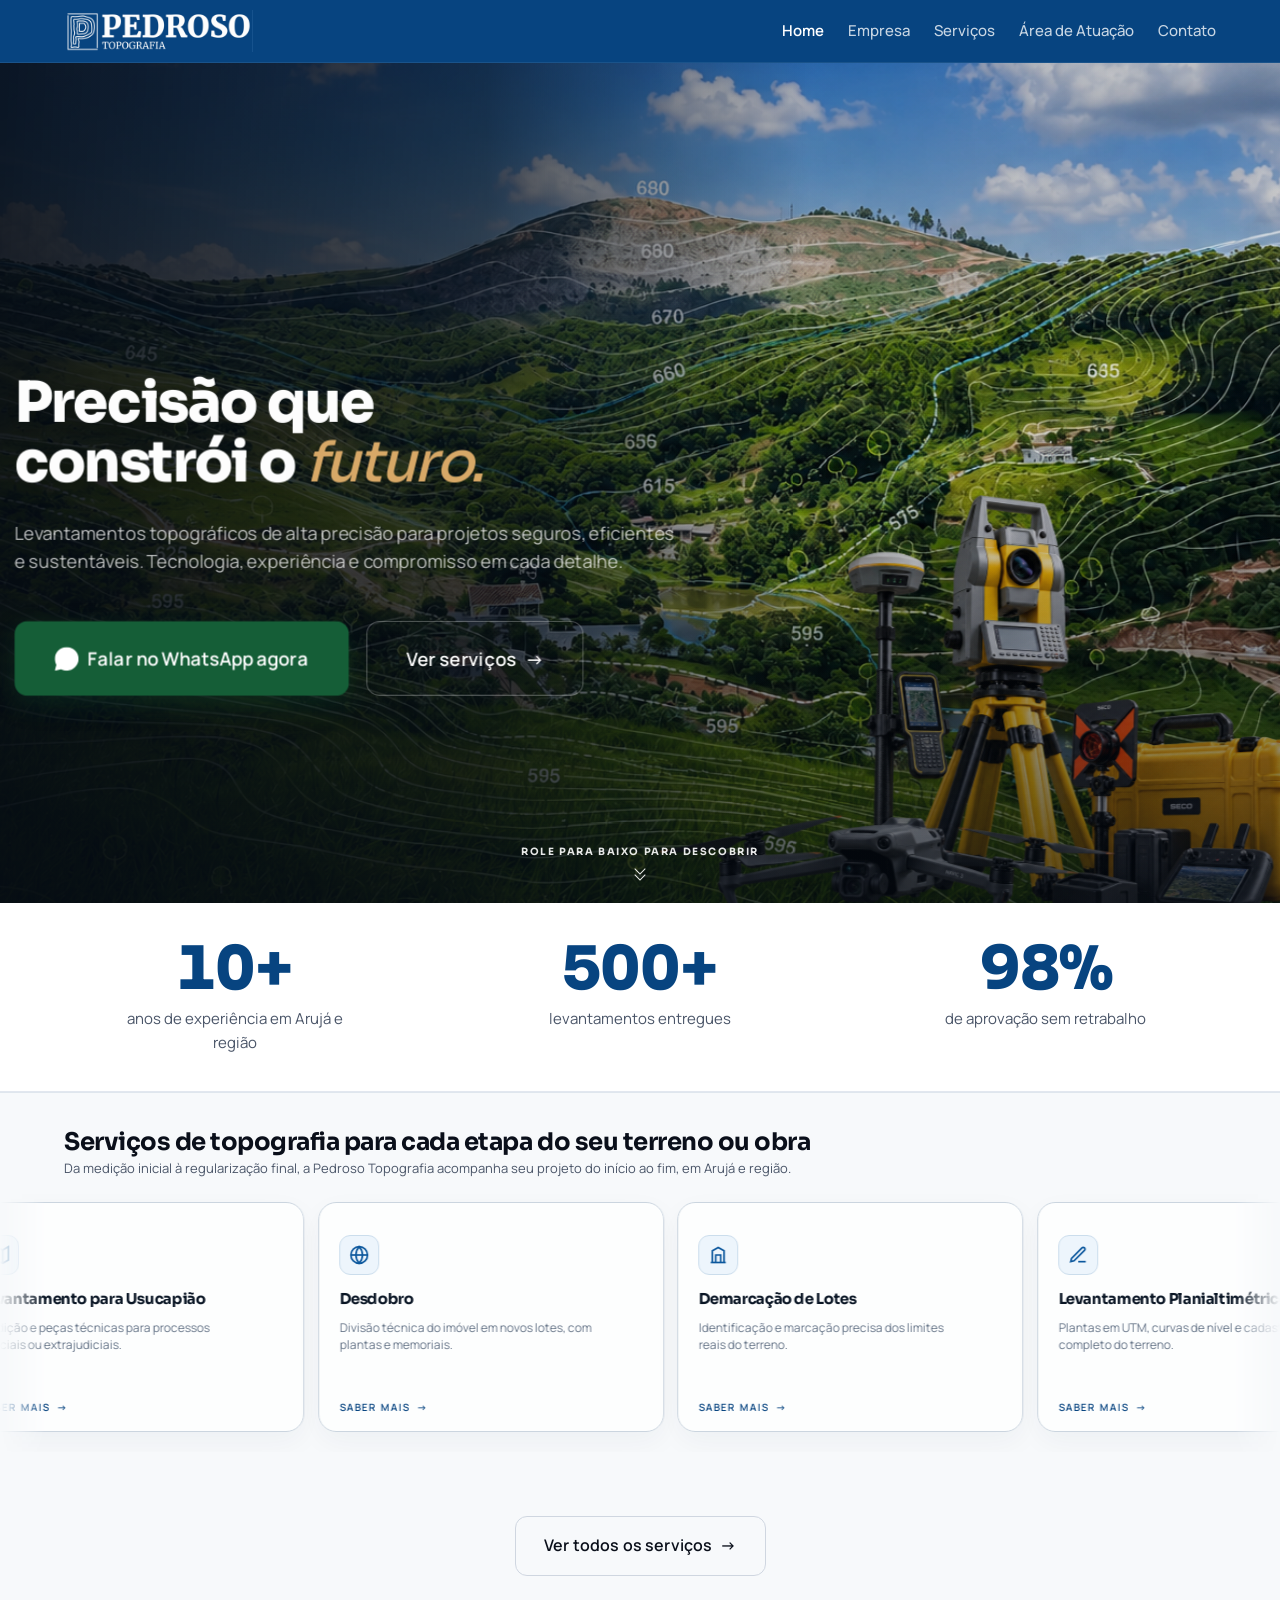
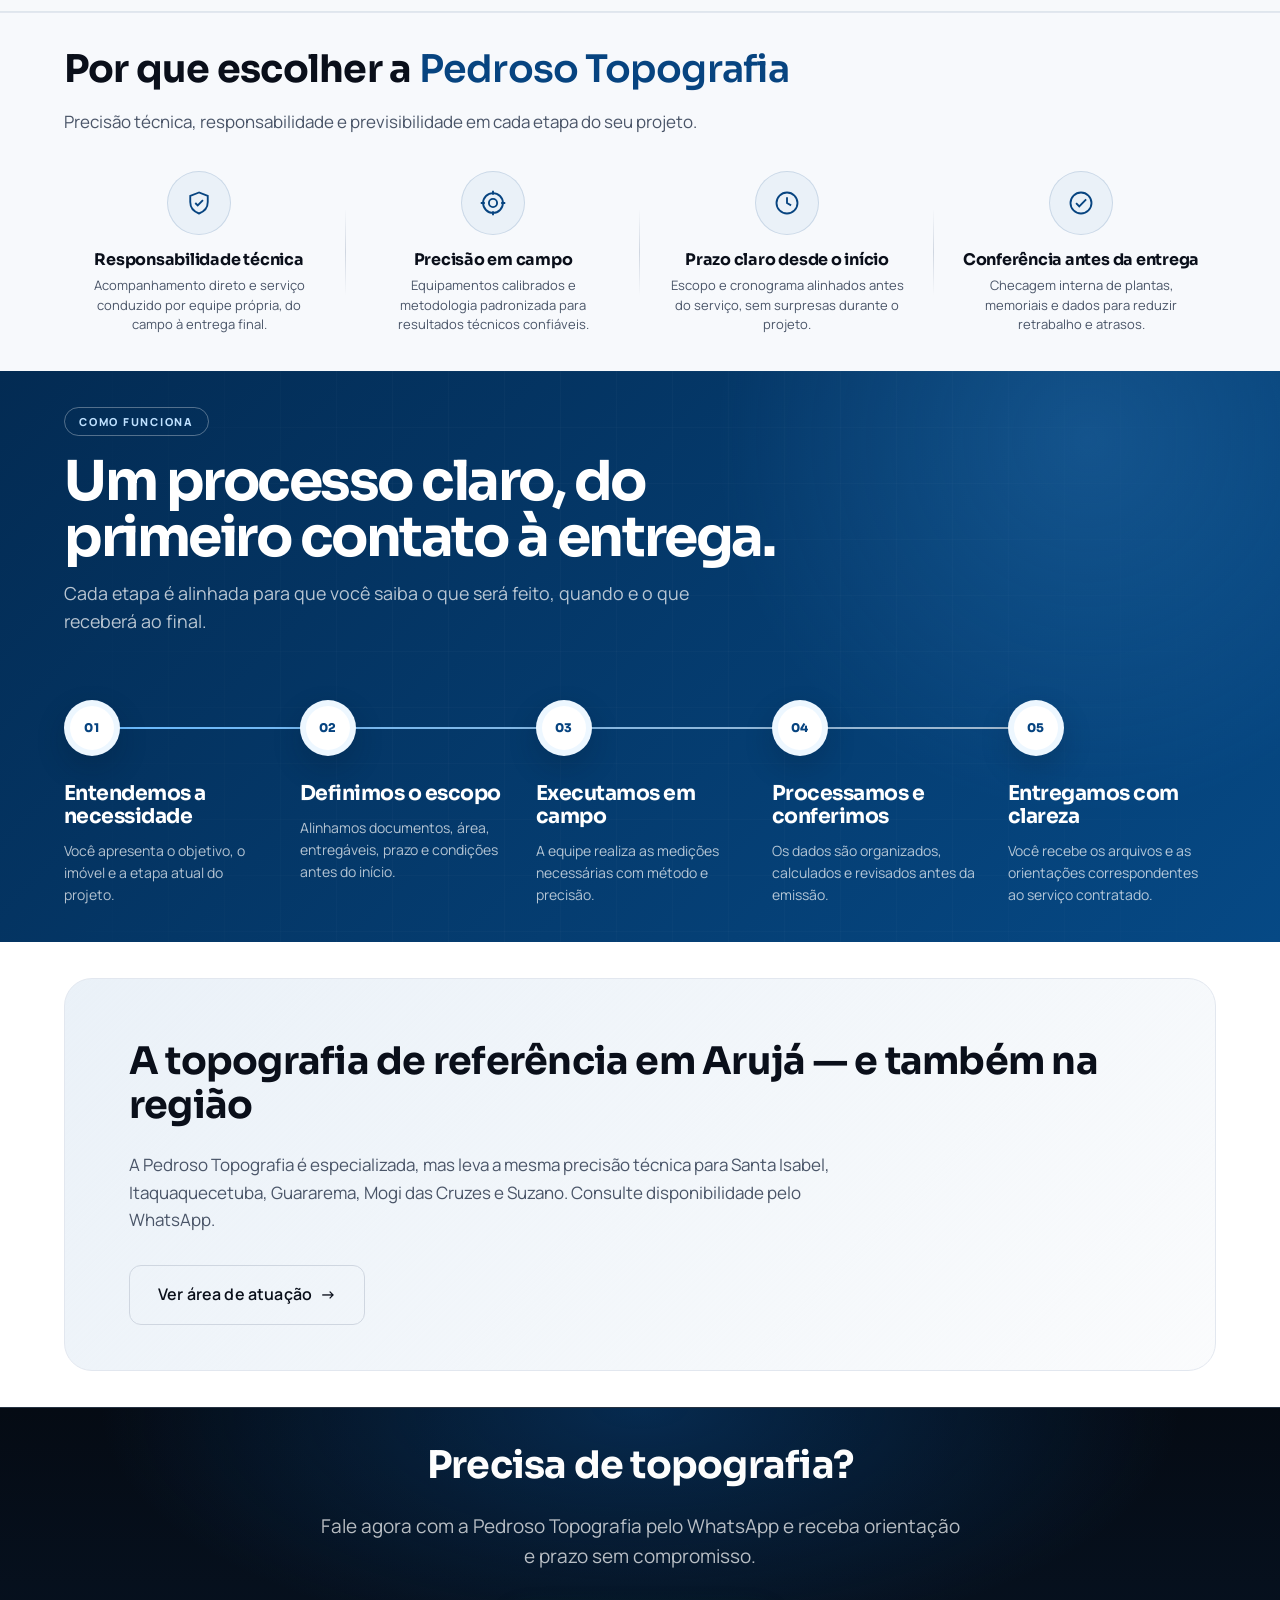
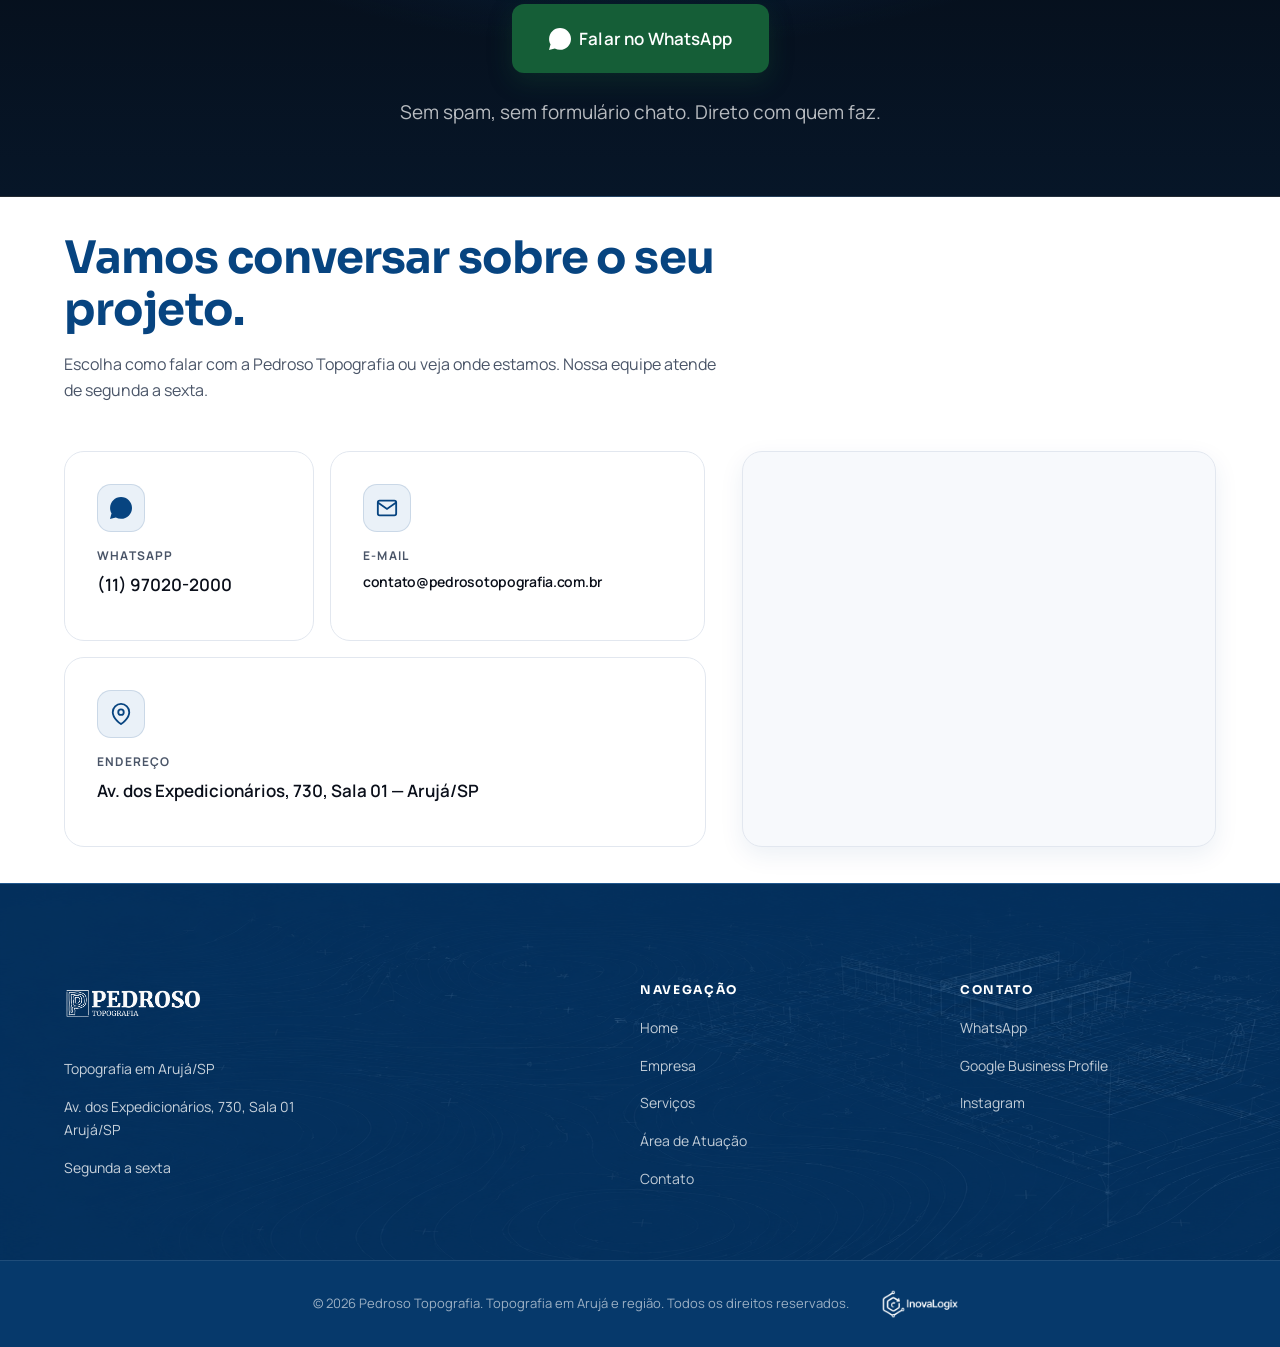
==== commit b91f298b: "Ajusta responsividade e atualiza site Pedroso" ====
--- a/index.html
+++ b/index.html
@@ -72,7 +72,7 @@
         <li><a href="empresa.html">Empresa</a></li>
         <li><a href="servicos.html">Serviços</a></li>
         <li><a href="servicos.html#area-de-atuacao">Área de Atuação</a></li>
-        <li><a href="contato.html">Contato</a></li>
+        <li><a href="index.html#contato">Contato</a></li>
       </ul>
       <button class="nav-toggle" id="navToggle" aria-label="Abrir menu" aria-expanded="false" aria-controls="mobileMenu">
         <svg width="22" height="22" viewBox="0 0 24 24" fill="none" stroke="currentColor" stroke-width="2" aria-hidden="true"><line x1="3" y1="6" x2="21" y2="6"/><line x1="3" y1="12" x2="21" y2="12"/><line x1="3" y1="18" x2="21" y2="18"/></svg>
@@ -83,8 +83,8 @@
       <a href="empresa.html">Empresa</a>
       <a href="servicos.html">Serviços</a>
       <a href="servicos.html#area-de-atuacao">Área de Atuação</a>
-      <a href="contato.html">Contato</a>
-      <a class="btn btn-wa" href="https://wa.me/55" target="_blank" rel="noopener" style="margin-top:8px">
+      <a href="index.html#contato">Contato</a>
+      <a class="btn btn-wa" href="https://wa.me/5511970202000" target="_blank" rel="noopener" style="margin-top:8px">
         <svg class="wa-icon" viewBox="0 0 24 24" fill="currentColor" aria-hidden="true"><path d="M20.52 3.449C18.24 1.245 15.24 0 12.045 0 5.463 0 .103 5.334.1 11.892c0 2.096.549 4.14 1.594 5.945L0 24l6.335-1.652c1.746.943 3.71 1.444 5.71 1.447h.006c6.585 0 11.946-5.336 11.949-11.896 0-3.176-1.24-6.165-3.495-8.411l.015-.039z"/></svg>
         Falar no WhatsApp
       </a>
@@ -107,7 +107,7 @@
       </h1>
       <p class="hero-sub reveal" data-delay="2">Levantamentos topográficos de alta precisão para projetos seguros, eficientes e sustentáveis. Tecnologia, experiência e compromisso em cada detalhe.</p>
       <div class="hero-ctas reveal" data-delay="3">
-        <a class="btn btn-wa btn-lg" href="https://wa.me/55" target="_blank" rel="noopener">
+        <a class="btn btn-wa btn-lg" href="https://wa.me/5511970202000" target="_blank" rel="noopener">
           <svg class="wa-icon" viewBox="0 0 24 24" fill="currentColor" aria-hidden="true"><path d="M20.52 3.449C18.24 1.245 15.24 0 12.045 0 5.463 0 .103 5.334.1 11.892c0 2.096.549 4.14 1.594 5.945L0 24l6.335-1.652c1.746.943 3.71 1.444 5.71 1.447h.006c6.585 0 11.946-5.336 11.949-11.896 0-3.176-1.24-6.165-3.495-8.411l.015-.039z"/></svg>
           Falar no WhatsApp agora
         </a>
@@ -293,15 +293,45 @@
     <div class="container">
       <h2 id="cta-title" class="reveal">Precisa de topografia?</h2>
       <p class="reveal" data-delay="1">Fale agora com a Pedroso Topografia pelo WhatsApp e receba orientação e prazo sem compromisso.</p>
-      <a class="btn btn-wa btn-lg reveal" data-delay="2" href="https://wa.me/55" target="_blank" rel="noopener">
+      <a class="btn btn-wa btn-lg reveal" data-delay="2" href="https://wa.me/5511970202000" target="_blank" rel="noopener">
         <svg class="wa-icon" viewBox="0 0 24 24" fill="currentColor" aria-hidden="true"><path d="M20.52 3.449C18.24 1.245 15.24 0 12.045 0 5.463 0 .103 5.334.1 11.892c0 2.096.549 4.14 1.594 5.945L0 24l6.335-1.652c1.746.943 3.71 1.444 5.71 1.447h.006c6.585 0 11.946-5.336 11.949-11.896 0-3.176-1.24-6.165-3.495-8.411l.015-.039z"/></svg>
         Falar no WhatsApp
       </a>
       <p class="hero-note reveal" data-delay="3" style="margin-top:var(--s3)">Sem spam, sem formulário chato. Direto com quem faz.</p>
     </div>
-  </section>
-
-</main>
+  </section>
+
+  <section class="home-contact" id="contato" aria-labelledby="home-contact-title">
+    <div class="container">
+      <div class="home-contact-header reveal">
+        <div>
+          <h2 id="home-contact-title">Vamos conversar sobre o seu projeto.</h2>
+          <p>Escolha como falar com a Pedroso Topografia ou veja onde estamos. Nossa equipe atende de segunda a sexta.</p>
+        </div>
+      </div>
+      <div class="home-contact-layout">
+        <div class="contact-grid">
+          <a class="contact-card reveal" href="https://wa.me/5511970202000?text=Ol%C3%A1%21%20Vim%20pelo%20site%20da%20Pedroso%20Topografia%20e%20gostaria%20de%20mais%20informa%C3%A7%C3%B5es%20sobre%20os%20servi%C3%A7os%20em%20Aruj%C3%A1." target="_blank" rel="noopener">
+            <span class="contact-icon" aria-hidden="true"><svg width="22" height="22" viewBox="0 0 24 24" fill="currentColor"><path d="M20.52 3.449C18.24 1.245 15.24 0 12.045 0 5.463 0 .103 5.334.1 11.892c0 2.096.549 4.14 1.594 5.945L0 24l6.335-1.652c1.746.943 3.71 1.444 5.71 1.447h.006c6.585 0 11.946-5.336 11.949-11.896 0-3.176-1.24-6.165-3.495-8.411l.015-.039z"/></svg></span>
+            <span class="label">WhatsApp</span><span class="value">(11) 97020-2000</span>
+          </a>
+          <a class="contact-card reveal" href="mailto:contato@pedrosotopografia.com.br">
+            <span class="contact-icon" aria-hidden="true"><svg width="22" height="22" viewBox="0 0 24 24" fill="none" stroke="currentColor" stroke-width="2"><path d="M4 4h16c1.1 0 2 .9 2 2v12c0 1.1-.9 2-2 2H4c-1.1 0-2-.9-2-2V6c0-1.1.9-2 2-2z"/><polyline points="22,6 12,13 2,6"/></svg></span>
+            <span class="label">E-mail</span><span class="value value-email">contato@pedrosotopografia.com.br</span>
+          </a>
+          <div class="contact-card contact-card-address reveal">
+            <span class="contact-icon" aria-hidden="true"><svg width="22" height="22" viewBox="0 0 24 24" fill="none" stroke="currentColor" stroke-width="2"><path d="M21 10c0 7-9 13-9 13s-9-6-9-13a9 9 0 0118 0z"/><circle cx="12" cy="10" r="3"/></svg></span>
+            <span class="label">Endereço</span><span class="value">Av. dos Expedicionários, 730, Sala 01 — Arujá/SP</span>
+          </div>
+        </div>
+        <div class="map-embed reveal" aria-label="Mapa da localização em Arujá/SP">
+          <iframe src="https://www.google.com/maps?q=Av.%20dos%20Expedicionários,%20730,%20Arujá,%20SP&amp;output=embed" loading="lazy" referrerpolicy="no-referrer-when-downgrade" title="Localização da Pedroso Topografia em Arujá/SP"></iframe>
+        </div>
+      </div>
+    </div>
+  </section>
+
+</main>
 
 <footer class="site-footer">
   <div class="container">
@@ -321,13 +351,13 @@
           <li><a href="empresa.html">Empresa</a></li>
           <li><a href="servicos.html">Serviços</a></li>
           <li><a href="servicos.html#area-de-atuacao">Área de Atuação</a></li>
-          <li><a href="contato.html">Contato</a></li>
+          <li><a href="index.html#contato">Contato</a></li>
         </ul>
       </div>
       <div>
         <div class="footer-title">Contato</div>
         <ul class="footer-nav">
-          <li><a href="https://wa.me/55" target="_blank" rel="noopener">WhatsApp</a></li>
+          <li><a href="https://wa.me/5511970202000" target="_blank" rel="noopener">WhatsApp</a></li>
           <li><a href="#" target="_blank" rel="noopener">Google Business Profile</a></li>
           <li><a href="#" target="_blank" rel="noopener">Instagram</a></li>
         </ul>
@@ -343,15 +373,15 @@
 </footer>
 
 <div class="mobile-cta-bar show" aria-hidden="false">
-  <a class="btn btn-wa" href="https://wa.me/55" target="_blank" rel="noopener">
+  <a class="btn btn-wa" href="https://wa.me/5511970202000" target="_blank" rel="noopener">
     <svg class="wa-icon" viewBox="0 0 24 24" fill="currentColor" aria-hidden="true"><path d="M20.52 3.449C18.24 1.245 15.24 0 12.045 0 5.463 0 .103 5.334.1 11.892c0 2.096.549 4.14 1.594 5.945L0 24l6.335-1.652c1.746.943 3.71 1.444 5.71 1.447h.006c6.585 0 11.946-5.336 11.949-11.896 0-3.176-1.24-6.165-3.495-8.411l.015-.039z"/></svg>
     Falar no WhatsApp
   </a>
 </div>
 
-<a class="wa-float" href="https://wa.me/55" target="_blank" rel="noopener" aria-label="Falar no WhatsApp">
-  <svg viewBox="0 0 24 24" fill="currentColor" aria-hidden="true"><path d="M20.52 3.449C18.24 1.245 15.24 0 12.045 0 5.463 0 .103 5.334.1 11.892c0 2.096.549 4.14 1.594 5.945L0 24l6.335-1.652c1.746.943 3.71 1.444 5.71 1.447h.006c6.585 0 11.946-5.336 11.949-11.896 0-3.176-1.24-6.165-3.495-8.411l.015-.039z"/></svg>
-</a>
+<a class="wa-float" href="https://wa.me/5511970202000" target="_blank" rel="noopener" aria-label="Falar no WhatsApp">
+  <img src="whatsapp-flutuante-sem-fundo.png" alt="" width="64" height="64" decoding="async">
+</a>
 
 <script src="main.js?v=20260807-2" defer></script>
 </body>
--- a/styles.css
+++ b/styles.css
@@ -524,10 +524,17 @@
 .services-hero-background video.is-active{opacity:1}
 .services-hero-background.is-crossfading video{transition:opacity 800ms linear}
 .services-hero .container{
-  z-index:2;width:100%;max-width:1400px;display:flex;
-  align-items:center;padding-block:clamp(72px,10vh,112px);
+  z-index:2;width:100%;max-width:1400px;display:grid;
+  grid-template-columns:minmax(0,1.05fr) minmax(0,.95fr);
+  align-items:center;gap:clamp(24px,3vw,54px);padding-block:clamp(72px,10vh,112px);
 }
 .services-hero-copy{min-width:0;max-width:750px}
+.services-hero-art{
+  display:block;justify-self:end;align-self:center;width:100%;height:auto;
+  max-height:min(78svh,740px);object-fit:contain;
+  transform:scale(1.16);transform-origin:right center;
+  filter:drop-shadow(0 18px 26px rgba(2,13,24,.22));
+}
 .services-hero h1{max-width:none;font-size:clamp(30px,3.15vw,46px);text-shadow:0 2px 24px rgba(0,0,0,.24)}
 .services-hero-title-fixed,.services-hero-title-second{display:block;white-space:nowrap}
 .services-hero-title-window{position:relative;display:inline-block;vertical-align:bottom;overflow:hidden;min-width:16ch;height:1.2em;line-height:1.2;color:#d7a867;font-family:inherit;font-weight:500;font-style:italic;letter-spacing:-.04em}
@@ -542,17 +549,26 @@
 
 @media (max-width:1100px){
   .services-hero .container{
-    height:100%;padding-block:clamp(26px,5vh,48px) 52px;
+    height:100%;grid-template-columns:minmax(0,1fr) minmax(0,.86fr);
+    padding-block:clamp(26px,5vh,48px) 52px;
   }
+  .services-hero-art{transform:scale(1.08)}
+}
+@media (max-width:900px){
+  .services-hero .container{grid-template-columns:1fr;grid-template-rows:auto minmax(0,1fr);gap:12px}
+  .services-hero-copy{align-self:end}
+  .services-hero-art{justify-self:end;align-self:end;width:auto;max-width:100%;max-height:min(39svh,350px);transform:none}
 }
 @media (min-width:1101px) and (max-height:700px){
   .services-hero .container{padding-block:35px}
 }
 @media (max-width:767px){
   .page-header-dark.services-hero{height:calc(100svh - 60px);min-height:0;padding:0}
+  .services-hero .container{padding-bottom:104px}
   .services-hero-background video{object-position:50% 40%}
   .services-hero-background::after{background:linear-gradient(180deg,rgba(3,16,29,.22),rgba(3,16,29,.52) 40%,rgba(3,16,29,.78))}
   .services-hero-actions .btn{width:100%;justify-content:center}
+  .services-hero-art{justify-self:center;max-height:min(36svh,300px)}
 }
 @media (max-width:600px){
   .services-hero h1{font-size:clamp(18px,5.6vw,32px)}
@@ -1280,33 +1296,72 @@
   .service-group .cards-grid{display:flex;flex-wrap:nowrap;align-items:stretch}
   .service-group .cards-grid .card{flex:1 1 0;min-width:0}
 }
-.services-area{padding-block:var(--s6);background:#f7f9fb;border-top:1px solid var(--border)}
-.services-area .region-block{max-width:1200px;margin-inline:auto}
+.services-area{
+  padding-block:clamp(64px,8vw,112px);
+  background:#fff;
+  border-top:1px solid var(--border);
+}
+.services-area-header{display:grid;grid-template-columns:minmax(0,1fr) auto;align-items:end;gap:clamp(24px,5vw,72px)}
 .services-area-copy{max-width:790px}
 .services-area .eyebrow{
-  margin:0 0 10px;color:var(--brand);font:700 12px/1 var(--font-display);letter-spacing:.16em;text-transform:uppercase;
-}
-.services-area-map{margin:0 0 var(--s3);padding:var(--s2);background:#fff;border:1px solid var(--border);border-radius:var(--r-card);box-shadow:var(--shadow-sm)}
-.services-area-map img{display:block;width:min(100%,760px);height:auto;margin-inline:auto}
-.services-area-map figcaption{padding:0 var(--s1) var(--s1);font-size:12px;line-height:1.5;color:var(--muted)}
-.services-area-map figcaption a{color:var(--brand);text-decoration:underline;text-underline-offset:2px}
+  margin:0 0 16px;color:var(--brand);font:700 12px/1.3 var(--font-display);letter-spacing:.16em;text-transform:uppercase;
+}
+.services-area .eyebrow span{color:#9aa9b9;padding-inline:8px}
+.services-area h2{color:var(--brand);font-size:clamp(32px,3.5vw,52px);line-height:1.12;margin:0 0 18px;max-width:800px}
+.services-area-copy > p:last-child{color:#526276;font-size:clamp(16px,1.3vw,18px);line-height:1.65;max-width:700px;margin:0}
+.services-area-header .btn{max-width:100%;white-space:normal;line-height:1.35}
+.services-area-map{
+  margin:clamp(28px,4vw,52px) 0 0;
+  background:transparent;border:0;
+  border-radius:0;overflow:hidden;box-shadow:none;
+}
+.services-area-map img{display:block;width:100%;height:auto}
+.services-area-map figcaption{padding:14px 0 0;color:#66768a;font-size:12px;line-height:1.5}
 .services-area-map-hint{display:none}
-.services-area .region-block > .btn{max-width:100%;white-space:normal}
+@media (max-width:900px){
+  .services-area-header{grid-template-columns:1fr;gap:24px}
+  .services-area-header .btn{justify-self:start}
+}
 @media (max-width:640px){
-  .services-area .region-block{min-width:0}
-  .services-area-map{padding:10px}
+  .services-area{padding-block:52px}
+  .services-area .eyebrow{font-size:11px;letter-spacing:.13em}
+  .services-area h2{font-size:clamp(30px,8vw,38px)}
+  .services-area-header .btn{width:100%;justify-self:stretch;padding-inline:14px;font-size:14px}
+  .services-area-map{margin-top:28px}
   .services-area-map-viewport{overflow-x:auto;overscroll-behavior-inline:contain;-webkit-overflow-scrolling:touch}
-  .services-area-map img{width:560px;max-width:none;margin:0}
-  .services-area-map figcaption{padding:8px 4px 2px}
-  .services-area-map-hint{display:inline;font-weight:700;color:var(--brand)}
-  .services-area .region-block > .btn{width:100%;padding-inline:14px;font-size:14px;line-height:1.4}
+  .services-area-map-viewport:focus-visible{outline:2px solid #e7b66b;outline-offset:-3px}
+  .services-area-map img{width:760px;max-width:none}
+  .services-area-map figcaption{padding:12px 0 0}
+  .services-area-map-hint{display:inline;color:var(--brand);font-weight:700}
 }
 
 /* ============================================================
-   Contact page
-   ============================================================ */
-
-.contact-grid{display:grid;grid-template-columns:1fr;gap:var(--s3);margin-top:var(--s4)}
+   Contact details
+   ============================================================ */
+
+.home-contact{padding-block:clamp(64px,8vw,112px);scroll-margin-top:72px;background:#fff}
+.home-contact-header{max-width:760px;margin-bottom:clamp(28px,4vw,48px)}
+.home-contact-header h2{max-width:720px;margin-bottom:16px;color:var(--brand);font-size:clamp(30px,3.5vw,48px)}
+.home-contact-header p:last-child{max-width:660px;margin:0;color:var(--muted)}
+.home-contact-layout{display:grid;grid-template-columns:minmax(0,1.15fr) minmax(0,.85fr);align-items:stretch;gap:clamp(20px,3vw,36px)}
+.home-contact .contact-grid{margin:0;gap:16px;grid-template-columns:minmax(0,.8fr) minmax(0,1.2fr)}
+.home-contact .contact-card{min-height:190px}
+.home-contact .contact-card-address{grid-column:1/-1}
+.home-contact .contact-card .value-email{font-size:14px;letter-spacing:-.02em;white-space:nowrap}
+.home-contact .map-embed{margin:0;min-height:396px;aspect-ratio:auto}
+@media (max-width:900px){
+  .home-contact-layout{grid-template-columns:1fr}
+  .home-contact .map-embed{min-height:340px}
+}
+@media (max-width:639px){
+  .home-contact .contact-grid{grid-template-columns:1fr}
+  .home-contact .contact-card{min-height:0}
+  .home-contact .contact-card-address{grid-column:auto}
+  .home-contact .contact-card .value-email{font-size:clamp(11px,3.3vw,14px)}
+  .home-contact .map-embed{min-height:280px}
+}
+
+.contact-grid{display:grid;grid-template-columns:1fr;gap:var(--s3);margin-top:var(--s4)}
 @media (min-width:640px){.contact-grid{grid-template-columns:repeat(2,1fr)}}
 .contact-card{
   background:var(--bg);border:1px solid var(--border);border-radius:var(--r-card);
@@ -1397,22 +1452,17 @@
    Floating WhatsApp
    ============================================================ */
 
-.wa-float{
-  position:fixed;bottom:24px;right:24px;z-index:200;
-  width:64px;height:64px;border-radius:var(--r-pill);
-  background:#155e37;color:#fff;
-  display:flex;align-items:center;justify-content:center;
-  box-shadow:0 14px 32px rgba(21,94,55,0.4);
-  opacity:0;pointer-events:none;transform:translate3d(0,18px,0) scale(.88);
-  transition:opacity 280ms var(--ease-out),transform 420ms var(--ease-out);
-}
-.wa-float.is-visible{opacity:1;pointer-events:auto;transform:translate3d(0,0,0) scale(1);animation:pulse 2.8s ease-in-out 500ms infinite}
-.wa-float.is-visible:hover,.wa-float.is-visible:focus{transform:translate3d(0,-3px,0) scale(1.06)}
-.wa-float svg{width:32px;height:32px}
-@keyframes pulse{
-  0%,100%{box-shadow:0 14px 32px rgba(21,94,55,0.4), 0 0 0 0 rgba(21,94,55,0.4)}
-  50%{box-shadow:0 14px 32px rgba(21,94,55,0.4), 0 0 0 14px rgba(21,94,55,0)}
-}
+.wa-float{
+  position:fixed;bottom:24px;right:24px;z-index:200;
+  width:64px;height:64px;
+  background:transparent;
+  display:flex;align-items:center;justify-content:center;
+  opacity:0;pointer-events:none;transform:translate3d(0,18px,0) scale(.88);
+  transition:opacity 280ms var(--ease-out),transform 420ms var(--ease-out);
+}
+.wa-float.is-visible{opacity:1;pointer-events:auto;transform:translate3d(0,0,0) scale(1)}
+.wa-float.is-visible:hover,.wa-float.is-visible:focus{transform:translate3d(0,-3px,0) scale(1.06)}
+.wa-float img{display:block;width:64px;height:64px;object-fit:contain;filter:drop-shadow(0 8px 14px rgba(3,72,35,.22))}
 @media (prefers-reduced-motion:reduce){
   .hero-dark .hero-bg video,.wa-float{transition:none!important}
   .wa-float.is-visible{animation:none}
@@ -2049,6 +2099,7 @@
 
 @media (max-width:420px){
   .container,.container-narrow{padding-inline:16px}
+  .stats-grid{margin-inline:-16px}
   .hero-word{font-size:clamp(31px,9.5vw,40px)}
   .btn{padding-inline:16px}
   .home-3 .home3-depth .home3-equipment-solid{right:-48%;width:126vw}
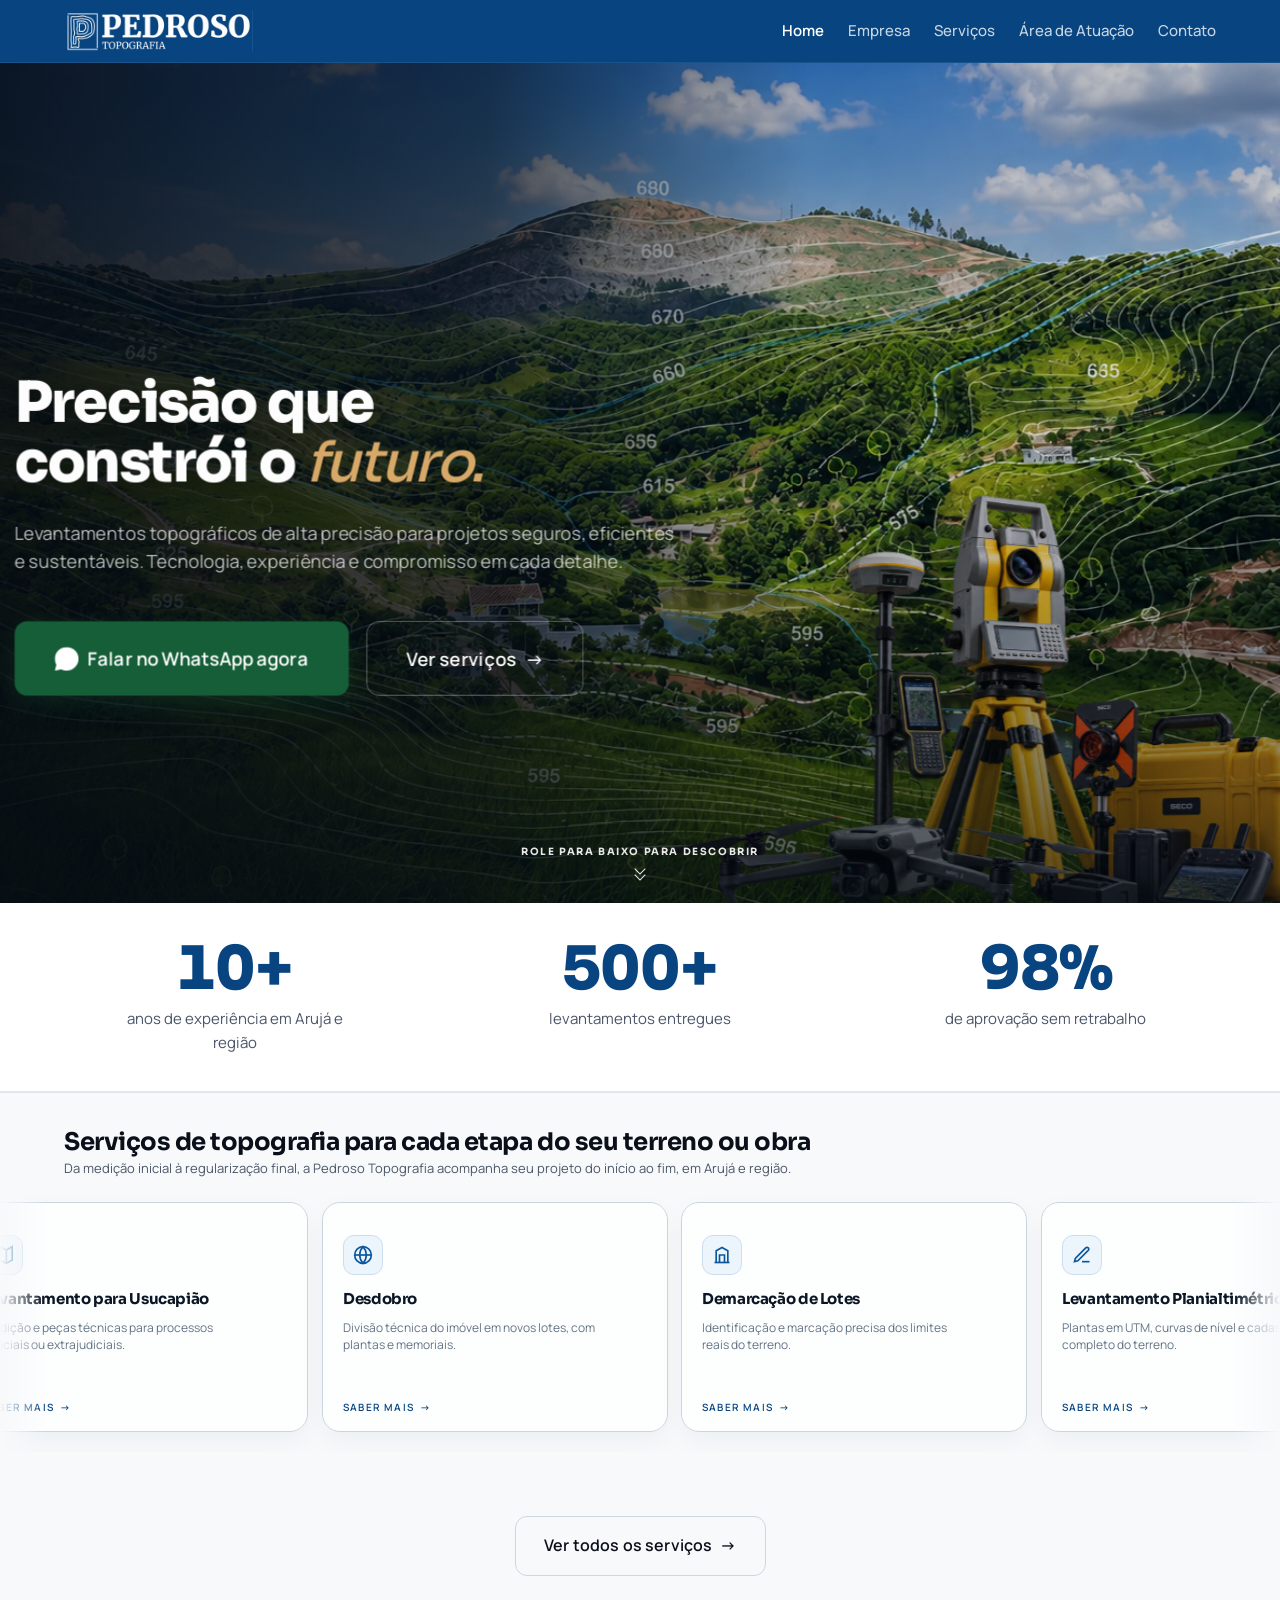
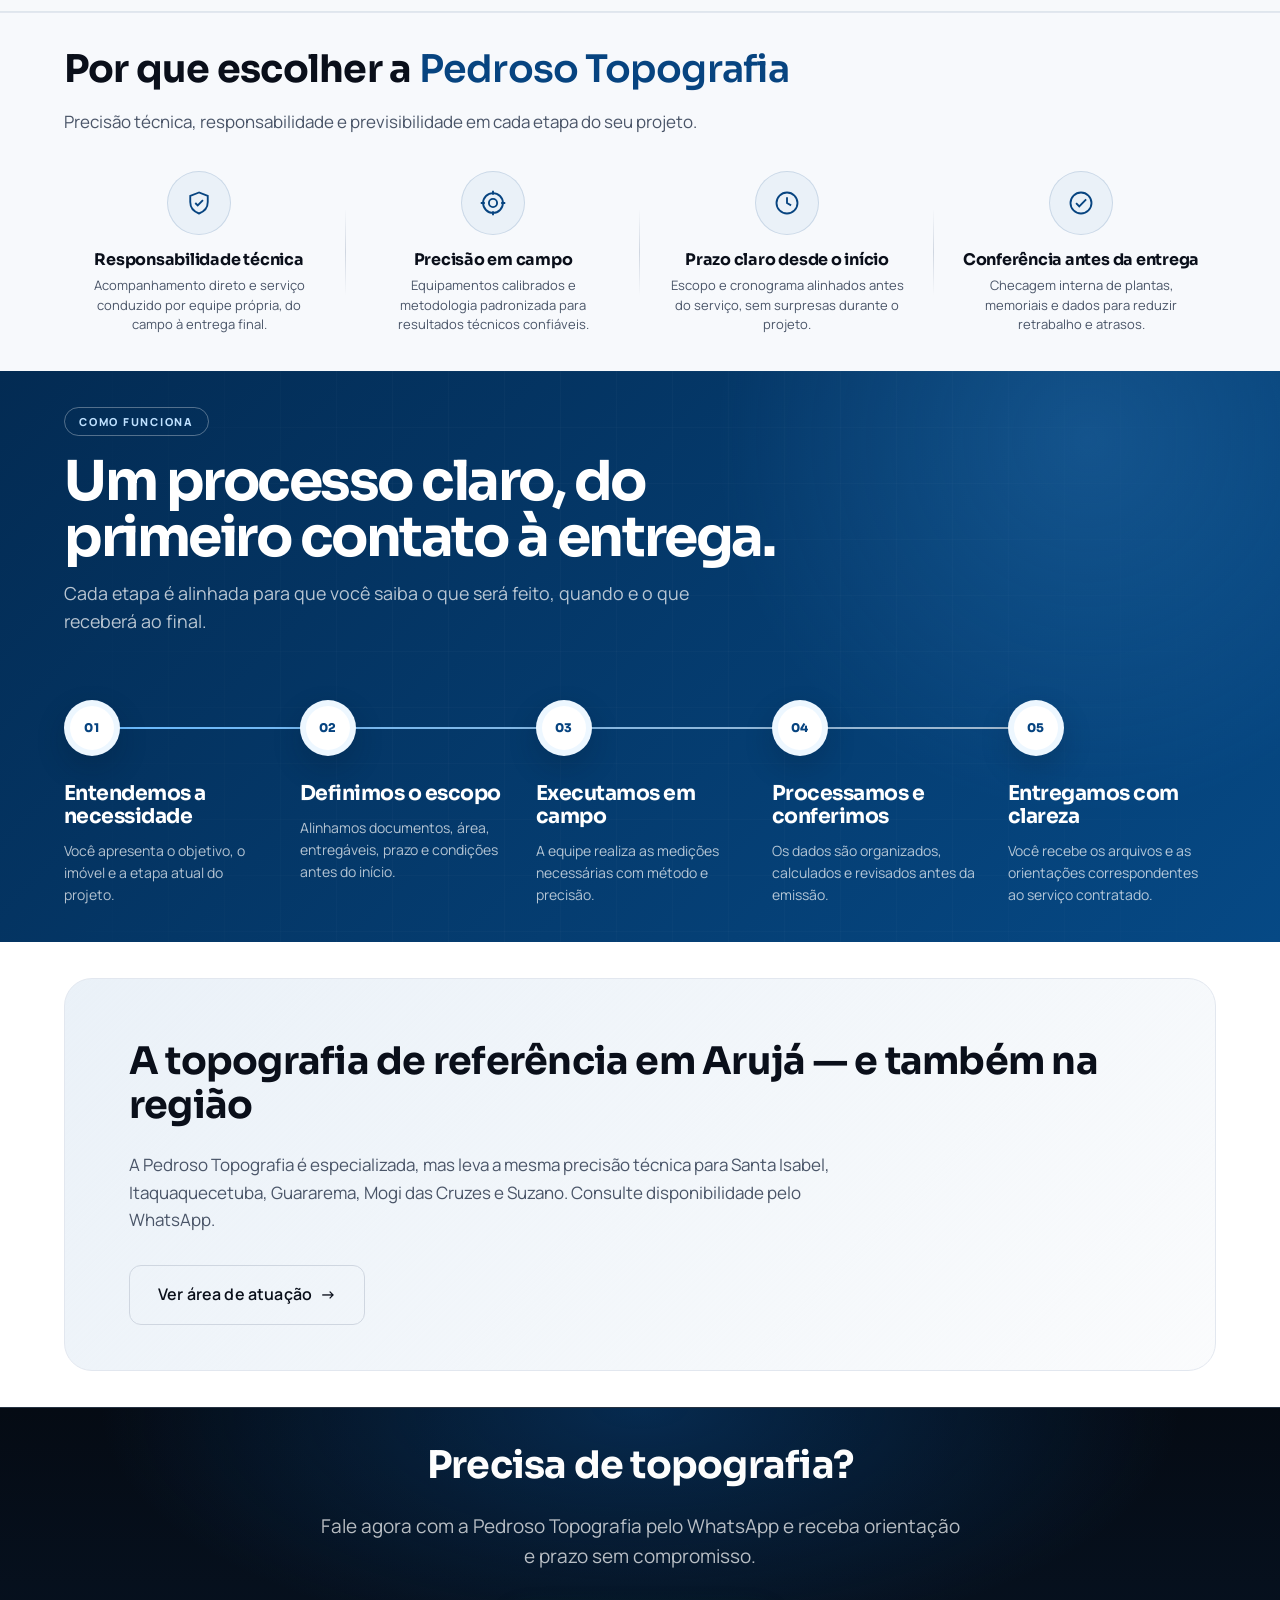
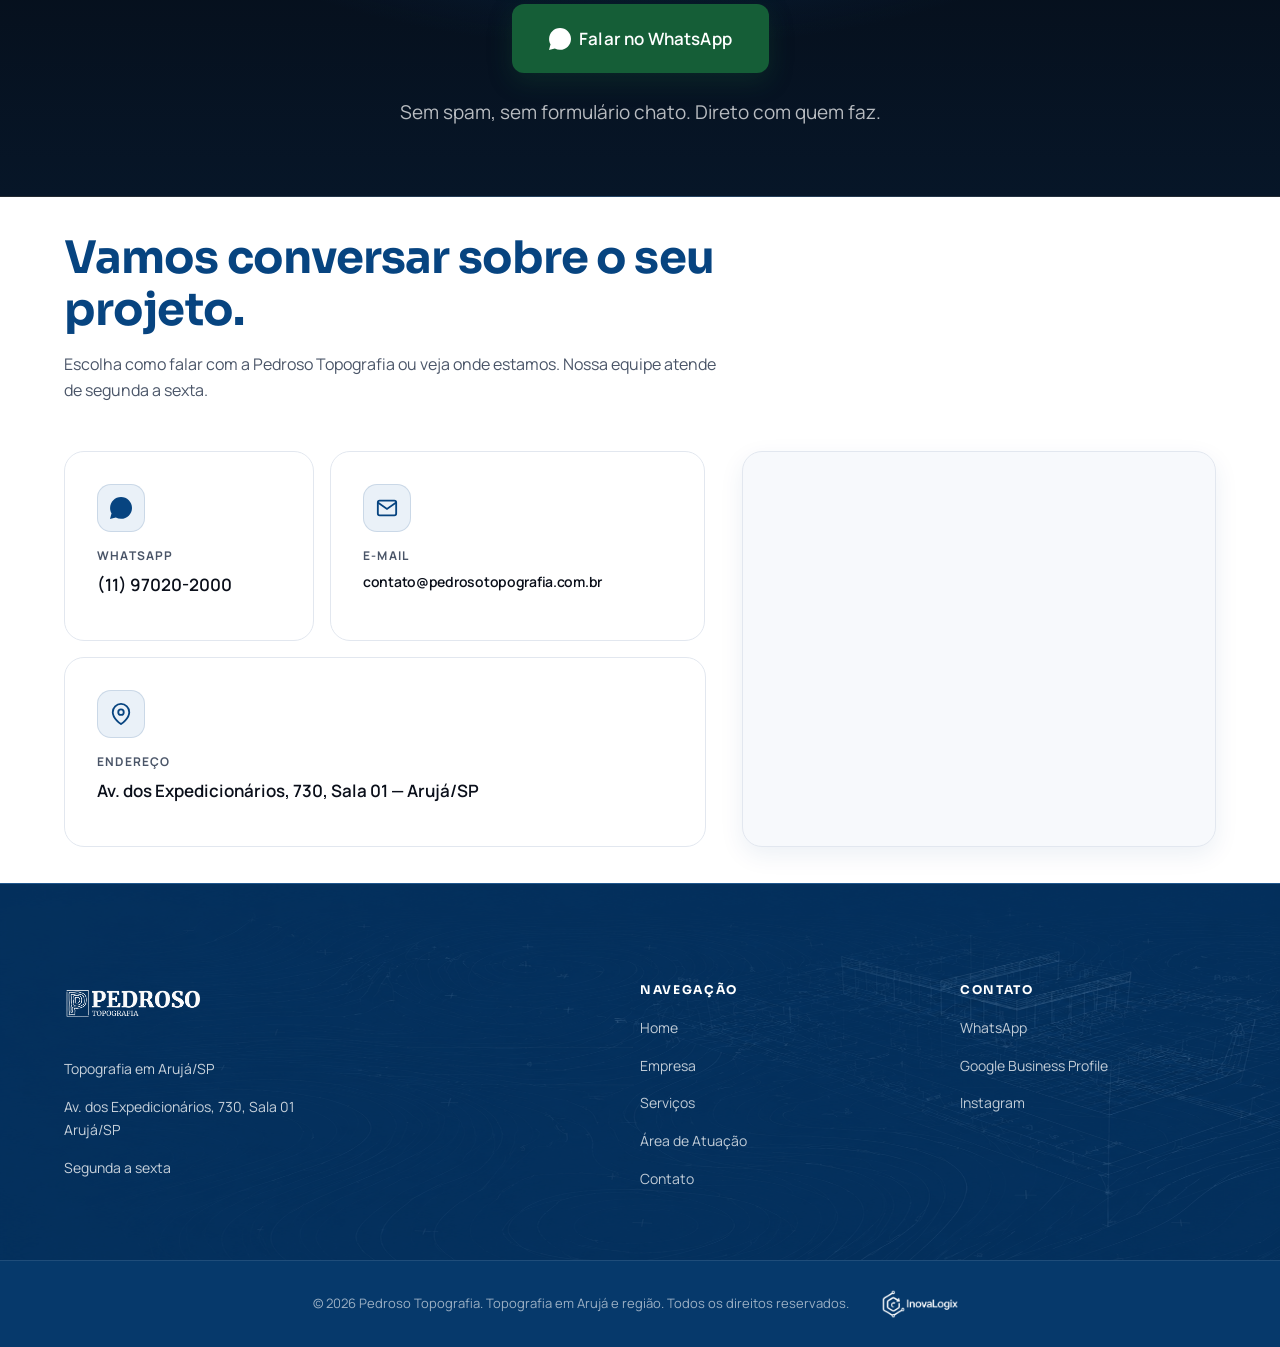
==== commit fd453100: "Ajusta Home responsiva e navegacao da esteira" ====
--- a/index.html
+++ b/index.html
@@ -143,11 +143,12 @@
 
   <section class="services-home" aria-labelledby="serv-title">
     <div class="container">
-      <div class="section-head reveal">
-        <h2 id="serv-title">Serviços de topografia para cada etapa do seu terreno ou obra</h2>
-        <p>Da medição inicial à regularização final, a Pedroso Topografia acompanha seu projeto do início ao fim, em Arujá e região.</p>
-      </div>
-      <div class="cards-grid services-ledger">
+      <div class="section-head reveal">
+        <h2 id="serv-title">Serviços de topografia para cada etapa do seu terreno ou obra</h2>
+        <p>Da medição inicial à regularização final, a Pedroso Topografia acompanha seu projeto do início ao fim, em Arujá e região.</p>
+      </div>
+      <p class="services-swipe-hint">Deslize para o lado <span class="services-swipe-chevrons" aria-hidden="true"><i></i><i></i></span></p>
+      <div class="cards-grid services-ledger">
         <article class="card reveal">
           <div class="card-icon" aria-hidden="true">
             <svg width="26" height="26" viewBox="0 0 24 24" fill="none" stroke="currentColor" stroke-width="2"><polygon points="1 6 1 22 8 18 16 22 23 18 23 2 16 6 8 2 1 6"/><line x1="8" y1="2" x2="8" y2="18"/><line x1="16" y1="6" x2="16" y2="22"/></svg>
--- a/styles.css
+++ b/styles.css
@@ -2231,6 +2231,7 @@
   -webkit-mask-image:linear-gradient(90deg,transparent 0,#000 3.5%,#000 96.5%,transparent 100%);
   mask-image:linear-gradient(90deg,transparent 0,#000 3.5%,#000 96.5%,transparent 100%);
 }
+.home-3 .services-swipe-hint{display:none}
 .home-3 .services-home .cards-grid.services-ledger.is-marquee-ready{
   display:flex;align-items:stretch;gap:14px;width:max-content;border:0;
   will-change:transform;
@@ -2262,11 +2263,34 @@
 }
 
 @media (max-width:767px){
+  .home-page{padding-bottom:0}
+  .home-page .mobile-cta-bar,
+  .home-page .btn-wa,
+  .home-page .hero-scroll-cue{display:none}
+  .home-page .wa-float{display:flex;right:18px;bottom:calc(18px + env(safe-area-inset-bottom))}
+  .home-3 .services-swipe-hint{
+    display:flex;align-items:center;justify-content:flex-end;gap:9px;
+    margin:0 0 6px;color:var(--brand);font:700 10px/1.2 var(--font-display);
+    letter-spacing:.13em;text-transform:uppercase;
+  }
+  .home-3 .services-swipe-chevrons{display:inline-flex;align-items:center;gap:2px;height:18px}
+  .home-3 .services-swipe-chevrons i{
+    display:block;width:8px;height:8px;border-right:1.5px solid currentColor;border-top:1.5px solid currentColor;
+    transform:rotate(45deg);animation:servicesSwipeChevron 1.55s ease-in-out infinite;
+  }
+  .home-3 .services-swipe-chevrons i:last-child{animation-delay:180ms}
   .home-3 .services-marquee-viewport{padding-bottom:12px;mask-image:linear-gradient(90deg,transparent,#000 7%,#000 93%,transparent)}
   .home-3 .services-marquee-group .card,
   .home-3 .services-home .services-ledger.is-marquee-ready .card:last-child{
     flex-basis:min(82vw,310px);width:min(82vw,310px);min-height:218px;padding:18px;
   }
+}
+@keyframes servicesSwipeChevron{
+  0%,100%{opacity:.3;translate:-2px 0}
+  50%{opacity:1;translate:2px 0}
+}
+@media (prefers-reduced-motion:reduce){
+  .home-3 .services-swipe-chevrons i{animation:none;opacity:.85}
 }
 
 @media (hover:none),(pointer:coarse){
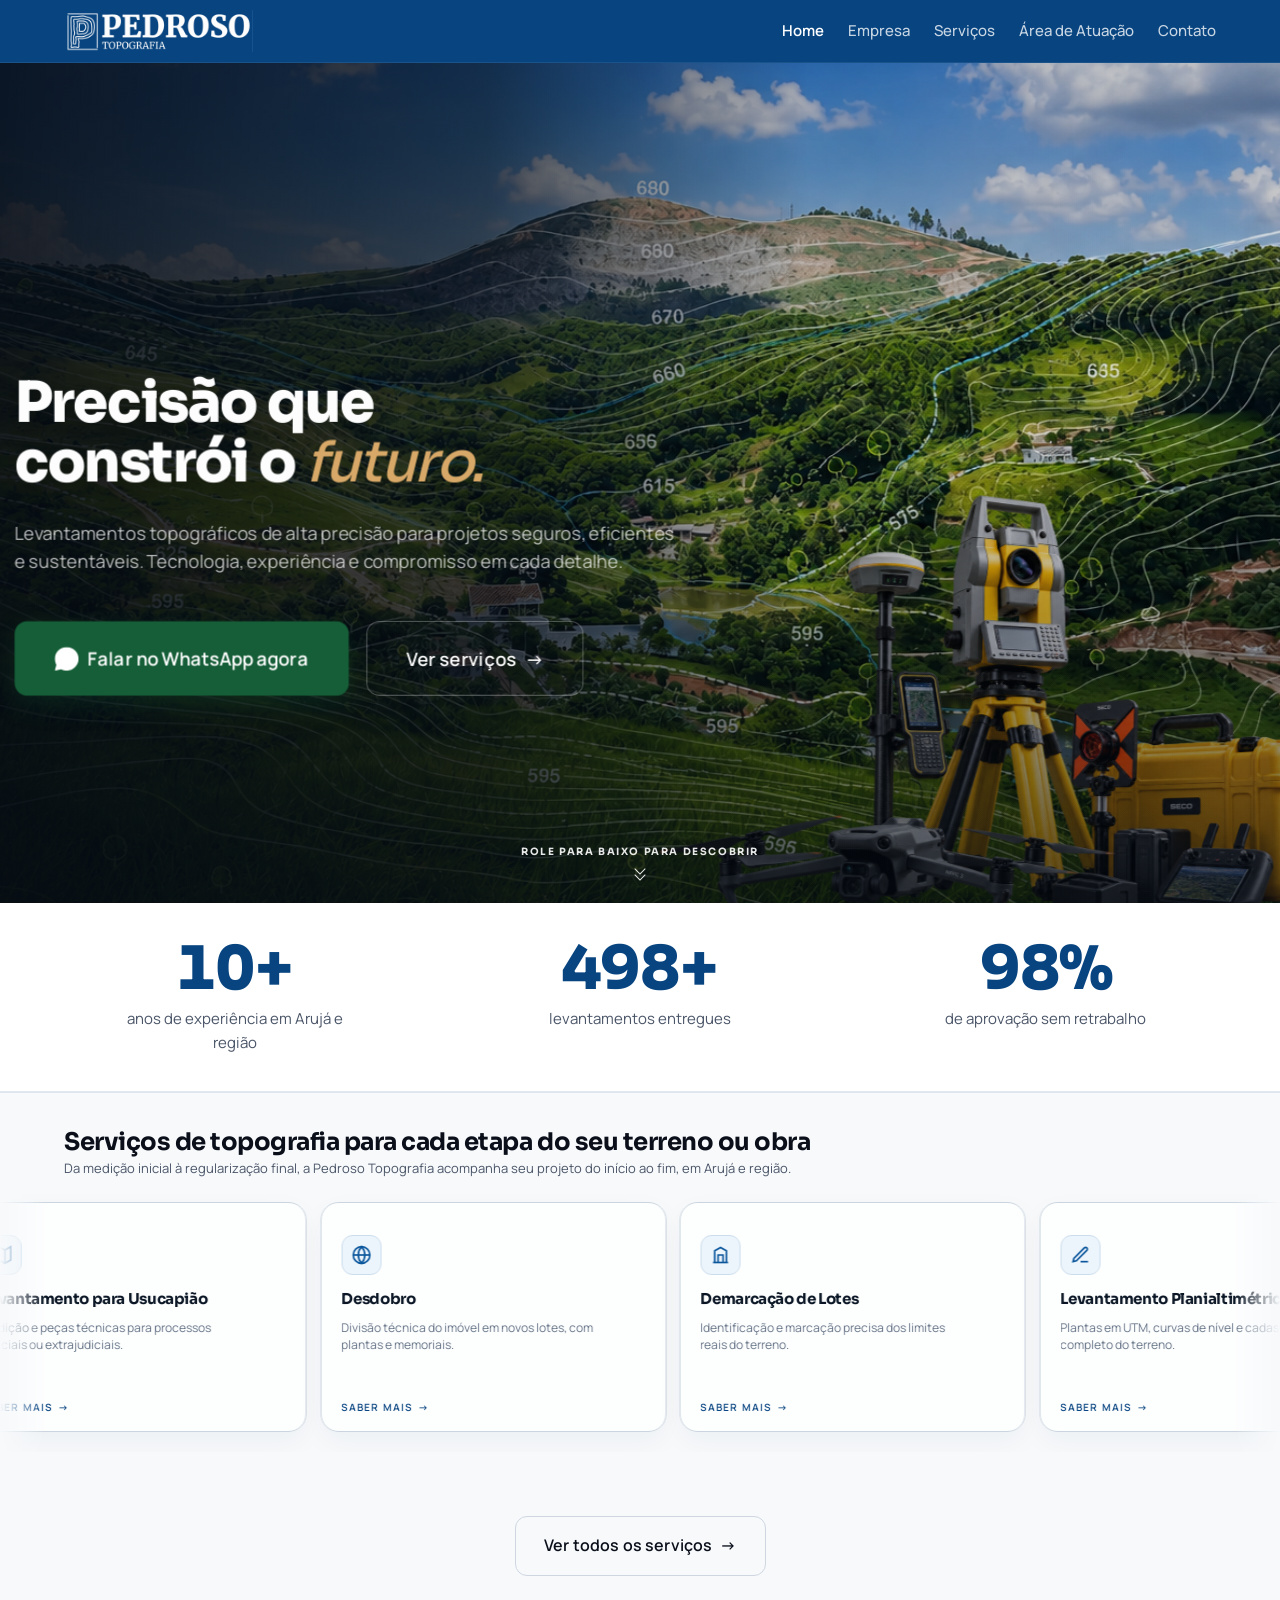
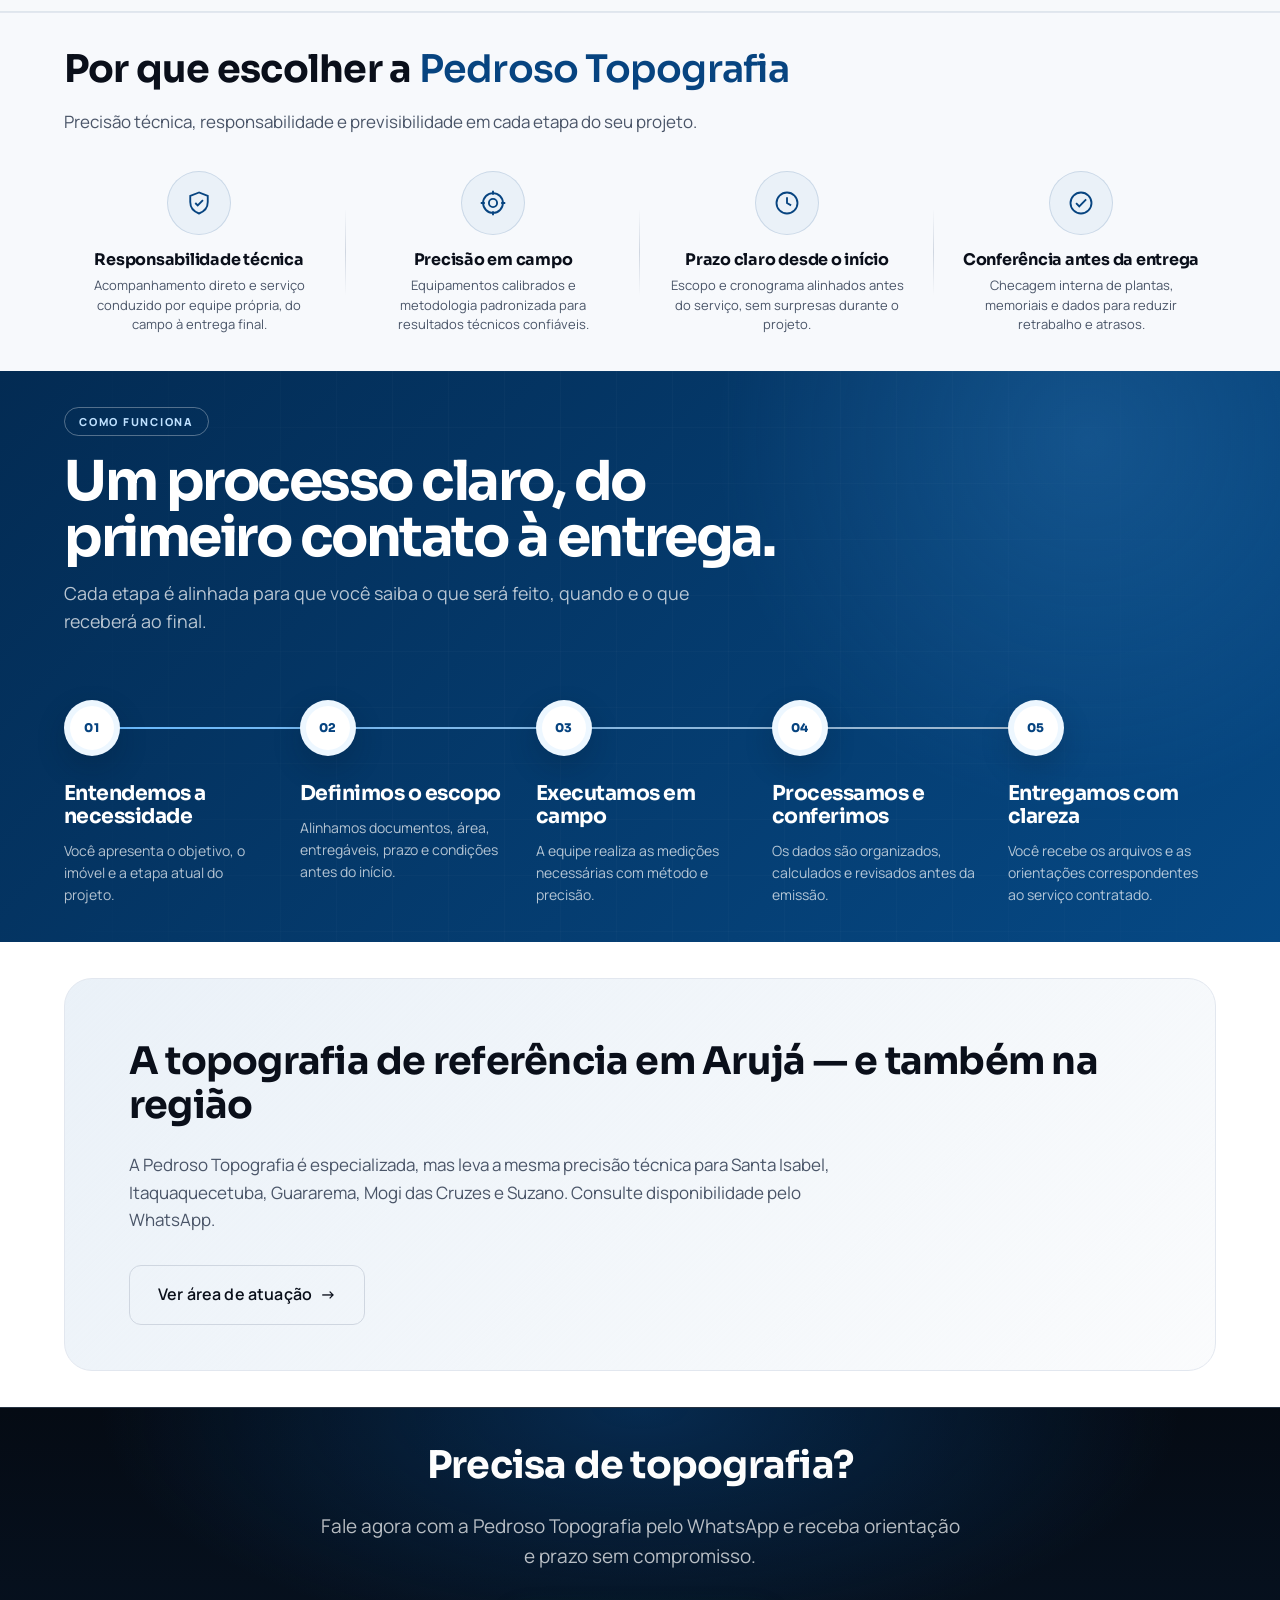
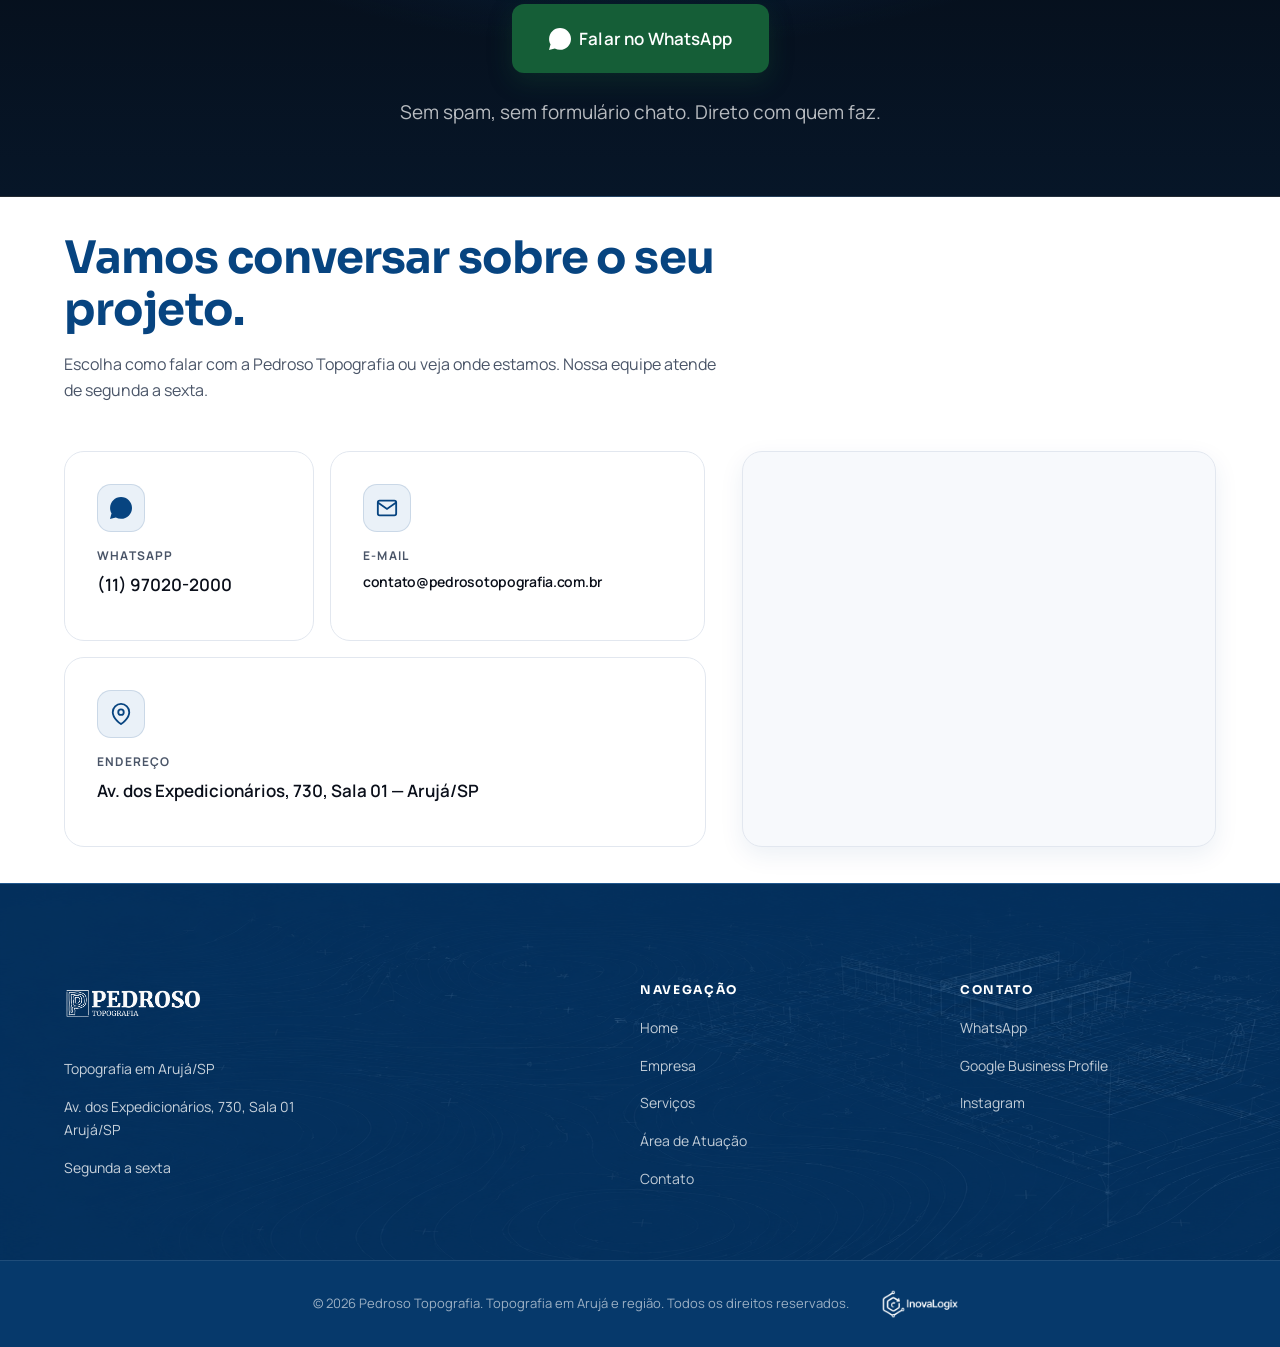
==== commit 93b66022: "Melhora hero e contatos da Home responsiva" ====
--- a/index.html
+++ b/index.html
@@ -97,7 +97,10 @@
   <section class="hero-dark home3-depth" id="home3Depth" aria-labelledby="hero-title">
     <div class="hero-bg" aria-hidden="true">
       <img class="home3-scene" src="hero-home3-topografia.png" alt="" width="1792" height="1024" loading="eager" fetchpriority="high">
-      <img class="home3-equipment-solid" src="hero-home3-equipamentos.png" alt="" width="1536" height="1024" loading="eager" fetchpriority="high">
+      <picture>
+        <source media="(max-width: 767px)" srcset="hero-home3-equipamentos-mobile.png">
+        <img class="home3-equipment-solid" src="hero-home3-equipamentos.png" alt="" width="1536" height="1024" loading="eager" fetchpriority="high">
+      </picture>
       <div class="hero-overlay"></div>
     </div>
     <div class="container">
@@ -313,7 +316,7 @@
       <div class="home-contact-layout">
         <div class="contact-grid">
           <a class="contact-card reveal" href="https://wa.me/5511970202000?text=Ol%C3%A1%21%20Vim%20pelo%20site%20da%20Pedroso%20Topografia%20e%20gostaria%20de%20mais%20informa%C3%A7%C3%B5es%20sobre%20os%20servi%C3%A7os%20em%20Aruj%C3%A1." target="_blank" rel="noopener">
-            <span class="contact-icon" aria-hidden="true"><svg width="22" height="22" viewBox="0 0 24 24" fill="currentColor"><path d="M20.52 3.449C18.24 1.245 15.24 0 12.045 0 5.463 0 .103 5.334.1 11.892c0 2.096.549 4.14 1.594 5.945L0 24l6.335-1.652c1.746.943 3.71 1.444 5.71 1.447h.006c6.585 0 11.946-5.336 11.949-11.896 0-3.176-1.24-6.165-3.495-8.411l.015-.039z"/></svg></span>
+            <span class="contact-icon" aria-hidden="true"><svg class="contact-whatsapp-original" width="22" height="22" viewBox="0 0 24 24" fill="currentColor"><path d="M20.52 3.449C18.24 1.245 15.24 0 12.045 0 5.463 0 .103 5.334.1 11.892c0 2.096.549 4.14 1.594 5.945L0 24l6.335-1.652c1.746.943 3.71 1.444 5.71 1.447h.006c6.585 0 11.946-5.336 11.949-11.896 0-3.176-1.24-6.165-3.495-8.411l.015-.039z"/></svg><svg class="contact-whatsapp-mobile" width="24" height="24" viewBox="0 0 32 32" fill="none" stroke="currentColor" stroke-width="2" stroke-linecap="round" stroke-linejoin="round"><path d="M16 3a13 13 0 0 0-11.2 19.6L3 29l6.6-1.7A13 13 0 1 0 16 3Z"/><path d="M10.5 9.5 9 11c-.5.5-.6 1.1-.3 1.8a17 17 0 0 0 10.5 10.5c.7.3 1.3.2 1.8-.3l1.5-1.5-3.4-2.5-1.6 1.2a12 12 0 0 1-4.2-4.2l1.2-1.6-2.5-3.4Z" fill="currentColor" stroke="none"/></svg></span>
             <span class="label">WhatsApp</span><span class="value">(11) 97020-2000</span>
           </a>
           <a class="contact-card reveal" href="mailto:contato@pedrosotopografia.com.br">
@@ -322,7 +325,8 @@
           </a>
           <div class="contact-card contact-card-address reveal">
             <span class="contact-icon" aria-hidden="true"><svg width="22" height="22" viewBox="0 0 24 24" fill="none" stroke="currentColor" stroke-width="2"><path d="M21 10c0 7-9 13-9 13s-9-6-9-13a9 9 0 0118 0z"/><circle cx="12" cy="10" r="3"/></svg></span>
-            <span class="label">Endereço</span><span class="value">Av. dos Expedicionários, 730, Sala 01 — Arujá/SP</span>
+            <span class="label">Endereço</span><span class="value address-desktop-value">Av. dos Expedicionários, 730, Sala 01 — Arujá/SP</span>
+            <a class="value address-mobile-route" href="https://www.google.com/maps/dir/?api=1&amp;destination=Av.%20dos%20Expedicion%C3%A1rios%2C%20730%2C%20Sala%2001%2C%20Aruj%C3%A1%2C%20SP&amp;travelmode=driving&amp;dir_action=navigate" aria-label="Iniciar rota para Av. dos Expedicionários, 730, Sala 01, Arujá/SP">Av. dos Expedicionários, 730, Sala 01 — Arujá/SP<span class="address-route-hint">Toque ou pressione para iniciar rota ↗</span></a>
           </div>
         </div>
         <div class="map-embed reveal" aria-label="Mapa da localização em Arujá/SP">
--- a/styles.css
+++ b/styles.css
@@ -1348,6 +1348,7 @@
 .home-contact .contact-card{min-height:190px}
 .home-contact .contact-card-address{grid-column:1/-1}
 .home-contact .contact-card .value-email{font-size:14px;letter-spacing:-.02em;white-space:nowrap}
+.home-contact .contact-whatsapp-mobile,.home-contact .address-mobile-route{display:none}
 .home-contact .map-embed{margin:0;min-height:396px;aspect-ratio:auto}
 @media (max-width:900px){
   .home-contact-layout{grid-template-columns:1fr}
@@ -1378,7 +1379,19 @@
 }
 .contact-card:hover .contact-icon{background:var(--brand);color:var(--ink-inv)}
 .contact-card .label{color:var(--muted);font-size:12px;text-transform:uppercase;letter-spacing:0.1em;font-weight:700}
-.contact-card .value{color:var(--ink);font-size:17px;font-weight:600;word-break:break-word}
+.contact-card .value{color:var(--ink);font-size:17px;font-weight:600;word-break:break-word}
+@media (max-width:767px){
+  .home-page .home-contact .contact-whatsapp-original,
+  .home-page .home-contact .address-desktop-value{display:none}
+  .home-page .home-contact .contact-whatsapp-mobile{display:block}
+  .home-page .home-contact .address-mobile-route{
+    display:block;text-decoration:none;touch-action:manipulation;
+    -webkit-user-select:none;user-select:none;-webkit-touch-callout:none;
+  }
+  .home-page .home-contact .address-route-hint{
+    display:block;margin-top:8px;color:var(--brand);font-size:12px;font-weight:700;
+  }
+}
 .map-embed{
   margin-top:var(--s4);border-radius:var(--r-card);overflow:hidden;
   border:1px solid var(--border);aspect-ratio:16/9;background:var(--card);
@@ -2010,6 +2023,7 @@
   transform-origin:76% 88%;animation:none;will-change:transform;
   filter:drop-shadow(0 24px 28px rgba(0,0,0,.22));
 }
+.home-3 .home3-depth picture{display:contents}
 .home-3 .home3-depth .hero-overlay{
   z-index:2;
   background:
@@ -2109,6 +2123,17 @@
   .hero-dark{min-height:620px}
   .home-3 .home3-depth{min-height:620px}
   .home-3 .home3-depth .home3-equipment-solid{right:-9%;width:65vw}
+}
+
+/* Home mobile: equipamento destacado sem alterar a composição desktop */
+@media (max-width:767px){
+  .home-3 .home3-depth .home3-equipment-solid{
+    left:50%;right:auto;bottom:44%;width:min(108vw,500px);max-width:none;
+    transform:translateX(-50%);filter:drop-shadow(0 14px 22px rgba(0,0,0,.36));
+  }
+  .home-3 .home3-depth .hero-overlay{
+    background:linear-gradient(180deg,rgba(5,11,20,.25) 0%,rgba(5,11,20,.35) 45%,rgba(5,11,20,.6) 78%,rgba(5,11,20,.7) 100%);
+  }
 }
 
 /* ============================================================
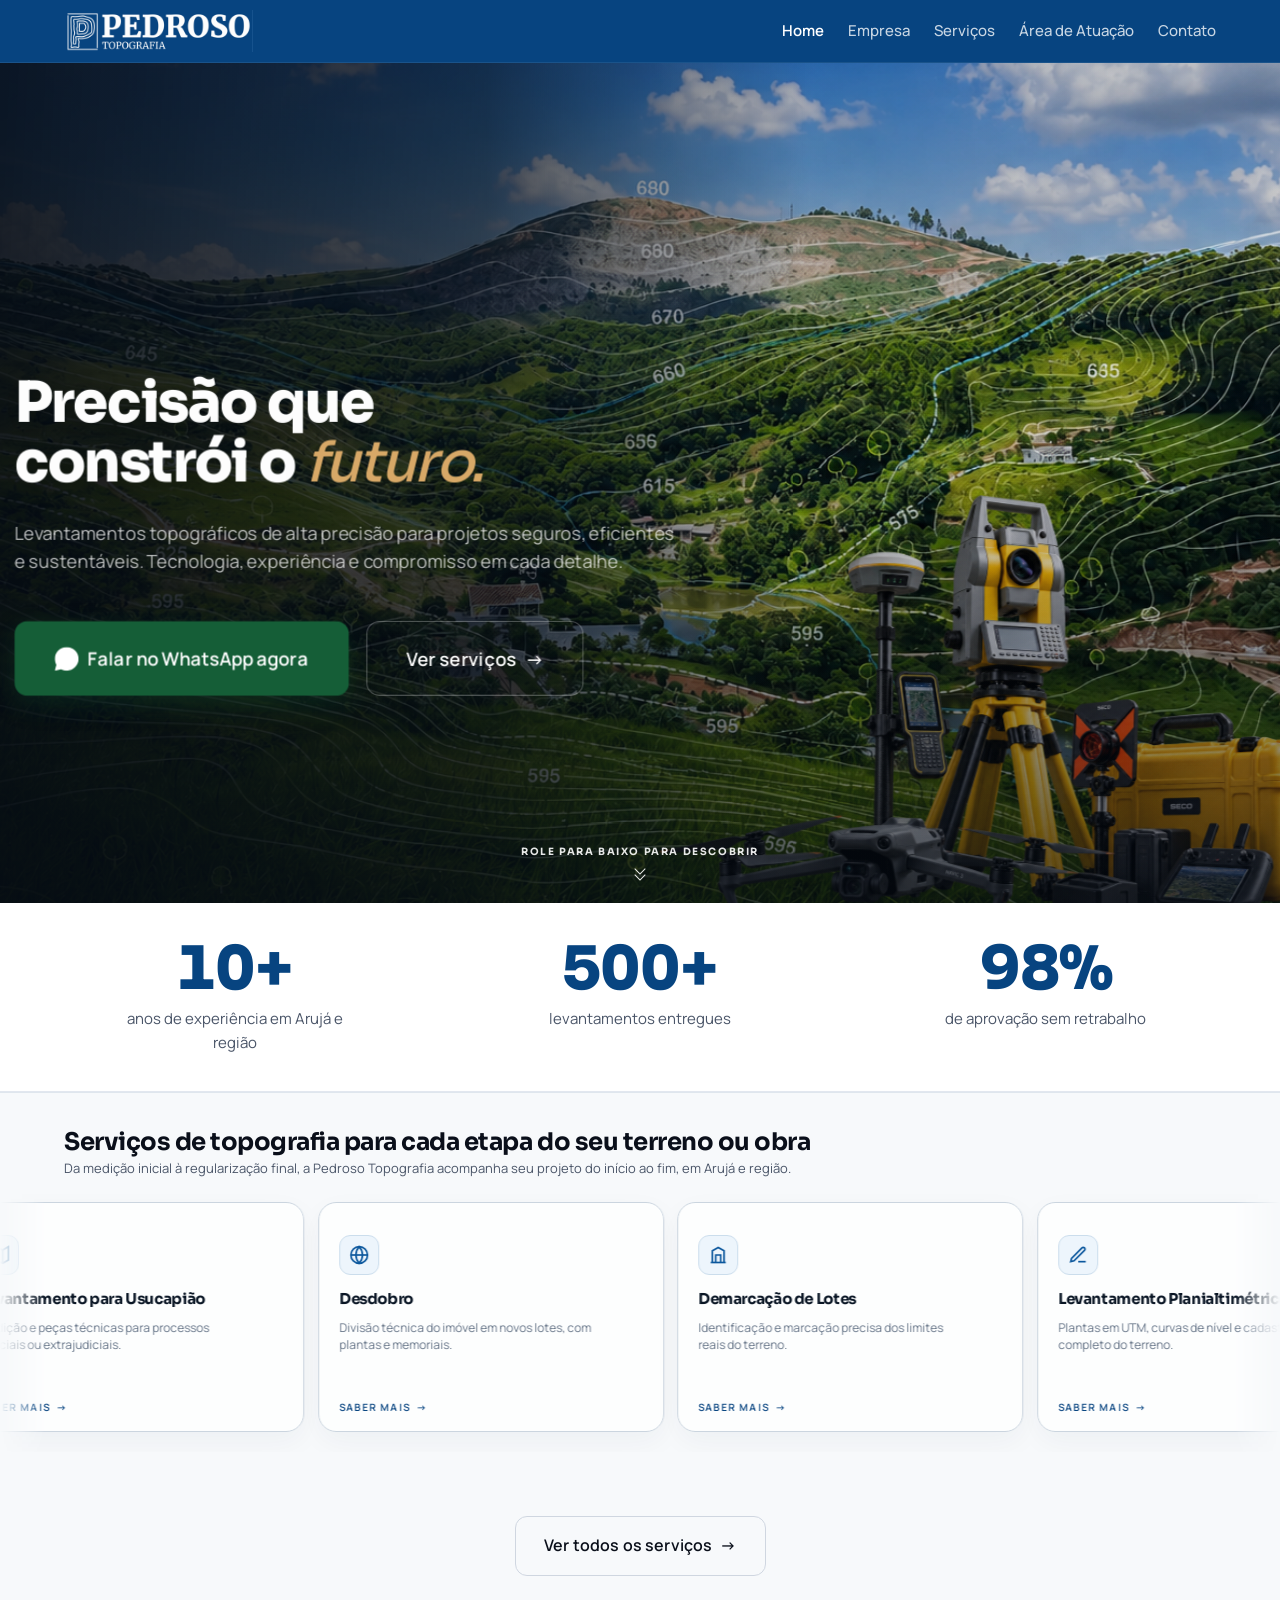
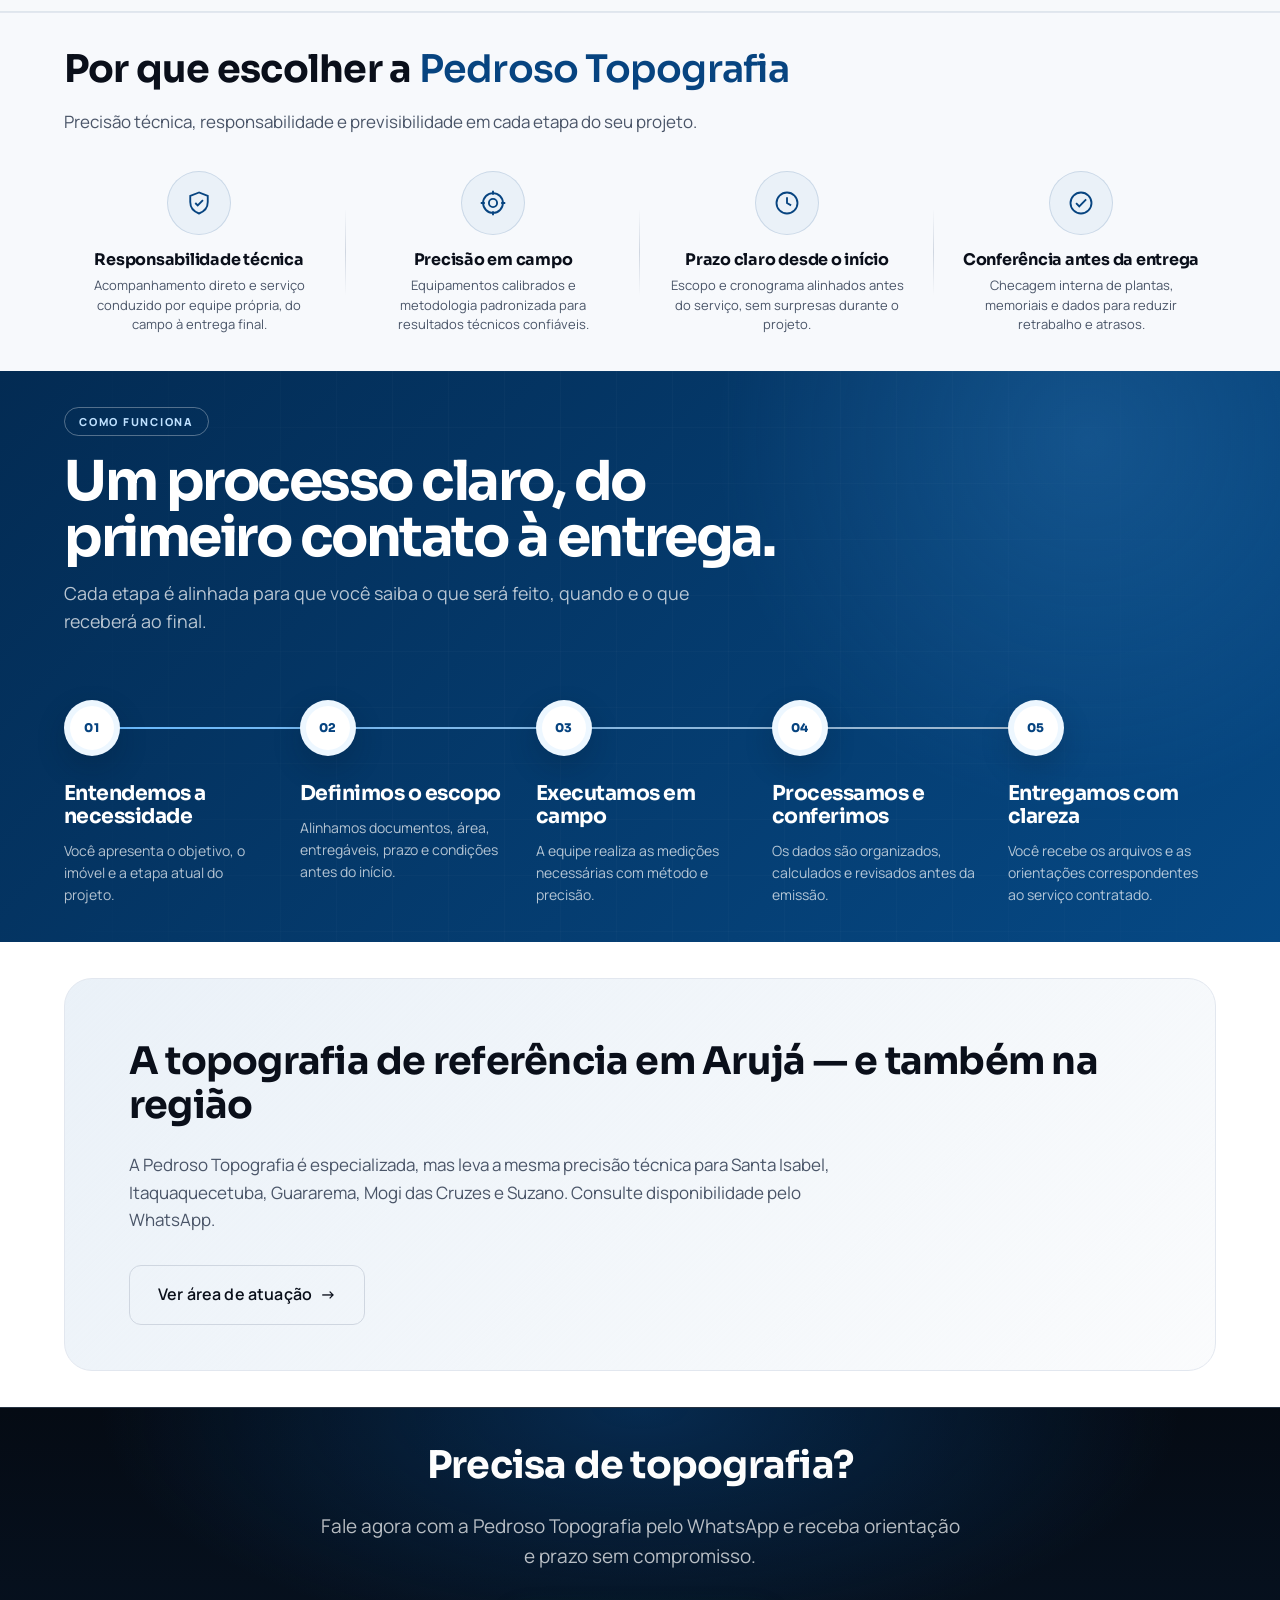
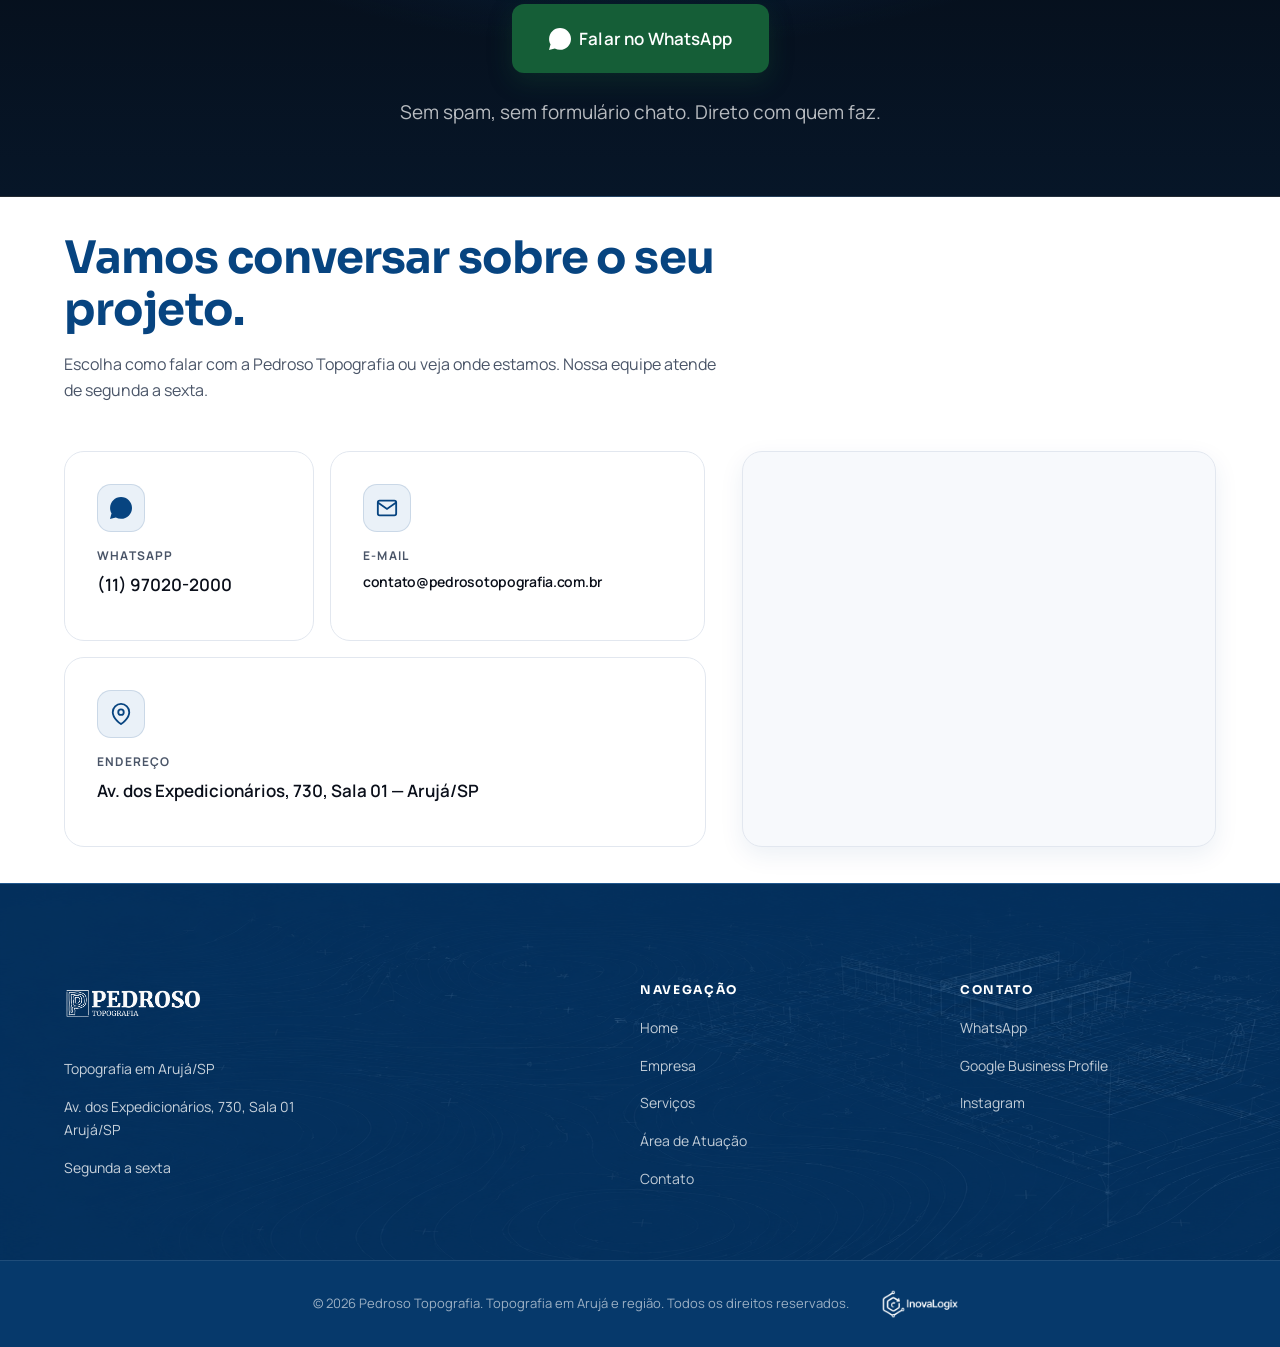
==== commit cfca73fc: "Ajusta heros e menu responsivos" ====
--- a/index.html
+++ b/index.html
@@ -86,9 +86,20 @@
       <a href="index.html#contato">Contato</a>
       <a class="btn btn-wa" href="https://wa.me/5511970202000" target="_blank" rel="noopener" style="margin-top:8px">
         <svg class="wa-icon" viewBox="0 0 24 24" fill="currentColor" aria-hidden="true"><path d="M20.52 3.449C18.24 1.245 15.24 0 12.045 0 5.463 0 .103 5.334.1 11.892c0 2.096.549 4.14 1.594 5.945L0 24l6.335-1.652c1.746.943 3.71 1.444 5.71 1.447h.006c6.585 0 11.946-5.336 11.949-11.896 0-3.176-1.24-6.165-3.495-8.411l.015-.039z"/></svg>
-        Falar no WhatsApp
-      </a>
-    </div>
+        Falar no WhatsApp
+      </a>
+      <div class="mobile-menu-social" aria-label="Redes sociais e contato">
+        <a href="https://www.instagram.com/pedroso_topografia/" target="_blank" rel="noopener" aria-label="Instagram da Pedroso Topografia">
+          <svg viewBox="0 0 24 24" fill="none" stroke="currentColor" stroke-width="1.8" aria-hidden="true"><rect x="3" y="3" width="18" height="18" rx="5"/><circle cx="12" cy="12" r="4"/><circle cx="17.5" cy="6.5" r="1" fill="currentColor" stroke="none"/></svg>
+        </a>
+        <a href="https://wa.me/5511970202000" target="_blank" rel="noopener" aria-label="Falar no WhatsApp">
+          <svg viewBox="0 0 24 24" fill="none" stroke="currentColor" stroke-width="1.8" stroke-linecap="round" stroke-linejoin="round" aria-hidden="true"><path d="M21 11.5a8.5 8.5 0 0 1-12.5 7.5L3 21l2-5.5A8.5 8.5 0 1 1 21 11.5Z"/><path d="M8.7 8.5c.3-.3.6-.3.9 0l1 1.4c.2.3.1.5-.1.8l-.5.6a6 6 0 0 0 2.7 2.7l.6-.5c.3-.2.5-.3.8-.1l1.4 1c.3.3.3.6 0 .9-.6.7-1.3 1-2.2.8-2.9-.7-5.1-2.9-5.8-5.8-.2-.9.1-1.6.8-2.2Z"/></svg>
+        </a>
+        <a href="mailto:contato@pedrosotopografia.com.br" aria-label="Enviar e-mail para Pedroso Topografia">
+          <svg viewBox="0 0 24 24" fill="none" stroke="currentColor" stroke-width="1.8" stroke-linecap="round" stroke-linejoin="round" aria-hidden="true"><rect x="3" y="5" width="18" height="14" rx="2"/><path d="m4 7 8 6 8-6"/></svg>
+        </a>
+      </div>
+    </div>
   </div>
 </header>
 
@@ -112,7 +123,7 @@
       <div class="hero-ctas reveal" data-delay="3">
         <a class="btn btn-wa btn-lg" href="https://wa.me/5511970202000" target="_blank" rel="noopener">
           <svg class="wa-icon" viewBox="0 0 24 24" fill="currentColor" aria-hidden="true"><path d="M20.52 3.449C18.24 1.245 15.24 0 12.045 0 5.463 0 .103 5.334.1 11.892c0 2.096.549 4.14 1.594 5.945L0 24l6.335-1.652c1.746.943 3.71 1.444 5.71 1.447h.006c6.585 0 11.946-5.336 11.949-11.896 0-3.176-1.24-6.165-3.495-8.411l.015-.039z"/></svg>
-          Falar no WhatsApp agora
+          <span class="btn-label-desktop">Falar no WhatsApp agora</span><span class="btn-label-mobile">Falar pelo WhatsApp</span>
         </a>
         <a class="btn btn-on-dark btn-lg" href="servicos.html">
           Ver serviços <span class="arrow" aria-hidden="true">→</span>
--- a/styles.css
+++ b/styles.css
@@ -1328,11 +1328,7 @@
   .services-area h2{font-size:clamp(30px,8vw,38px)}
   .services-area-header .btn{width:100%;justify-self:stretch;padding-inline:14px;font-size:14px}
   .services-area-map{margin-top:28px}
-  .services-area-map-viewport{overflow-x:auto;overscroll-behavior-inline:contain;-webkit-overflow-scrolling:touch}
-  .services-area-map-viewport:focus-visible{outline:2px solid #e7b66b;outline-offset:-3px}
-  .services-area-map img{width:760px;max-width:none}
   .services-area-map figcaption{padding:12px 0 0}
-  .services-area-map-hint{display:inline;color:var(--brand);font-weight:700}
 }
 
 /* ============================================================
@@ -1459,6 +1455,23 @@
 @media (max-width:767px){
   .footer-bottom{flex-direction:column;gap:12px}
   .footer-developer img{height:27px}
+}
+
+/* Serviços: ajustes exclusivos da apresentação responsiva. */
+@media (max-width:767px){
+  .services-page{padding-bottom:0}
+  .services-page .mobile-cta-bar,
+  .services-page .btn-wa,
+  .services-page .hero-scroll-cue{display:none}
+  .services-page .wa-float{display:flex;right:18px;bottom:calc(18px + env(safe-area-inset-bottom))}
+
+  .services-page .services-hero .container{
+    display:flex;align-items:center;justify-content:flex-start;
+    height:100%;padding-block:24px;
+  }
+  .services-page .services-hero-copy{align-self:auto;width:100%}
+  .services-page .services-area-map-viewport{overflow:hidden;width:100%}
+  .services-page .services-area-map img{width:100%;max-width:100%;height:auto}
 }
 
 /* ============================================================
@@ -2378,3 +2391,186 @@
   .process-step{padding-left:76px;min-height:94px}
   .process-step-number{width:54px;height:54px}
 }
+
+/* Empresa: composição compacta exclusiva para celulares */
+@media (max-width:767px){
+  .empresa-page{padding-bottom:0}
+  .empresa-page .mobile-cta-bar,
+  .empresa-page .btn-wa{display:none}
+  .empresa-page .wa-float{display:flex;right:18px;bottom:calc(18px + env(safe-area-inset-bottom))}
+
+  .empresa-page .company-hero .company-hero-grid{align-items:center}
+  .empresa-page .company-hero-copy{
+    width:58%;margin:0;padding:0;text-align:left;
+  }
+  .empresa-page .company-hero h1,
+  .empresa-page .company-hero .lead{margin-left:0;margin-right:0}
+  .empresa-page .company-hero h1{font-size:clamp(22px,6.8vw,29px)}
+  .empresa-page .company-hero .lead{max-width:100%;font-size:13px;line-height:1.42}
+  .empresa-page .company-hero-actions{justify-content:flex-start}
+  .empresa-page .company-hero-background .company-hero-man{
+    inset:auto -160px auto auto;top:50%;
+    width:min(300vw,1120px);height:auto;max-width:none;object-fit:contain;
+    transform:translateY(-50%);
+  }
+  .empresa-page .company-hero-background::after{
+    background:linear-gradient(90deg,rgba(255,255,255,.92) 0%,rgba(255,255,255,.74) 48%,rgba(255,255,255,.12) 100%);
+  }
+
+  .empresa-page .company-content-section{
+    padding-block:clamp(24px,4svh,36px);scroll-margin-top:58px;
+  }
+  .empresa-page main > .company-content-section > .container{
+    display:flex;flex-direction:column;align-items:center;gap:12px;
+  }
+  .empresa-page .company-content-section .prose{
+    width:100%;max-width:640px;margin:0;text-align:center;
+  }
+  .empresa-page .company-content-section .prose > h2:first-child{
+    margin:0 0 12px;font-size:clamp(24px,6.6vw,31px);line-height:1.13;
+  }
+  .empresa-page .company-content-section .prose p{
+    margin:0 0 10px;font-size:14px;line-height:1.43;
+  }
+  .empresa-page .company-content-section .prose p:last-child{margin-bottom:0}
+  .empresa-page .company-content-section .quote-block{
+    margin:0;padding:0;background:transparent;border:0;
+  }
+
+  .empresa-page .company-introduction-media{
+    order:0;width:min(100%,400px);height:clamp(150px,23svh,210px);margin:0;
+  }
+  .empresa-page .company-introduction-copy{order:1}
+
+  .empresa-page .company-purpose .prose{max-width:640px}
+  .empresa-page .company-purpose .values-list{
+    display:grid;grid-template-columns:repeat(2,minmax(0,1fr));gap:8px;
+    margin:12px 0 0;padding:0;
+  }
+  .empresa-page .company-purpose .values-list li{
+    min-height:76px;margin:0;padding:10px 8px;
+    display:flex;flex-direction:column;justify-content:center;gap:5px;
+    text-align:center;font-size:12px;line-height:1.25;
+  }
+
+  .empresa-page .company-delivery-elements{display:none}
+  .empresa-page .company-delivery-media{
+    order:0;grid-column:auto;align-self:center;justify-content:center;
+    width:min(100%,400px);height:clamp(170px,26svh,230px);min-height:0;padding:0;
+  }
+  .empresa-page .company-delivery-media > img{
+    width:100%;height:100%;max-width:100%;min-height:0;aspect-ratio:auto;object-fit:contain;
+  }
+  .empresa-page .company-delivery-copy{order:1;max-width:640px}
+  .empresa-page .company-delivery-copy > div:last-child{display:none}
+}
+
+@media (max-width:360px) and (max-height:700px){
+  .empresa-page .company-content-section{padding-block:16px}
+  .empresa-page .company-content-section .prose > h2:first-child{
+    font-size:22px;line-height:1.1;margin-bottom:8px;
+  }
+  .empresa-page .company-content-section .prose p{
+    font-size:13px;line-height:1.38;margin-bottom:7px;
+  }
+  .empresa-page .company-introduction-media{height:110px}
+  .empresa-page .company-delivery-media{height:130px}
+}
+
+/* Menu compacto: azul institucional, tipografia da Hero e meia tela. */
+.btn-label-mobile,.mobile-menu-social{display:none}
+.empresa-page .company-hero h1 .company-hero-typed-prefix,
+.empresa-page .company-hero h1 .company-hero-typed-tail{display:inline}
+@media (max-width:1023px){
+  body.menu-open .site-header{background:var(--brand);border-bottom-color:rgba(255,255,255,.18)}
+  body.menu-open .nav-toggle{color:#fff;border-color:rgba(255,255,255,.35)}
+  .mobile-menu.open{
+    top:64px;bottom:auto;height:50dvh;max-height:calc(100dvh - 64px);
+    padding:14px 20px 18px;background:var(--brand);
+    border-top:1px solid rgba(255,255,255,.18);
+    box-shadow:0 20px 40px rgba(2,25,48,.24);
+  }
+  .mobile-menu.open > a:not(.btn){
+    min-height:44px;padding:9px 4px;
+    color:#fff;font-family:var(--font-display);
+    font-size:clamp(16px,4.5vw,20px);font-weight:800;line-height:1.2;
+    border-bottom:1px solid rgba(255,255,255,.24);
+  }
+  .mobile-menu.open > a:not(.btn):hover,
+  .mobile-menu.open > a:not(.btn):focus,
+  .mobile-menu.open > a[aria-current="page"]{color:#fff}
+  .mobile-menu.open > .btn-wa{display:none}
+  .mobile-menu-social{
+    display:flex;align-items:center;justify-content:center;
+    gap:18px;margin-top:auto;padding-top:12px;
+  }
+  .mobile-menu.open .mobile-menu-social a{
+    display:flex;align-items:center;justify-content:center;
+    width:42px;height:42px;min-height:42px;padding:0;
+    color:#fff;border:1px solid rgba(255,255,255,.45);border-radius:12px;
+    background:rgba(255,255,255,.08);
+  }
+  .mobile-menu-social svg{width:21px;height:21px}
+}
+
+/* Heros: mudanças solicitadas somente em telas responsivas. */
+@media (max-width:767px){
+  .home-page .home3-depth{align-items:center}
+  .home-page .home3-depth > .container{
+    display:flex;flex-direction:column;align-items:center;
+    width:100%;margin-bottom:clamp(120px,20svh,180px);
+    text-align:center;
+  }
+  .home-page .home3-depth .hero-words-stack,
+  .home-page .home3-depth .hero-sub{margin-inline:auto;text-align:center}
+  .home-page .home3-depth .hero-ctas{width:min(100%,340px);justify-content:center}
+  .home-page .home3-depth .home3-equipment-solid{
+    left:50%;right:auto;bottom:0;width:min(108vw,500px);
+    transform:translateX(-50%);
+  }
+  .home-page .hero-scroll-cue,
+  .services-page .hero-scroll-cue{display:flex}
+  .home-page .hero-ctas .btn-wa,
+  .empresa-page .company-hero-actions .btn-wa,
+  .services-page .services-hero-actions .btn-wa{display:inline-flex}
+  .home-page .hero-ctas .btn-label-desktop,
+  .empresa-page .company-hero-actions .btn-label-desktop,
+  .services-page .services-hero-actions .btn-label-desktop{display:none}
+  .home-page .hero-ctas .btn-label-mobile,
+  .empresa-page .company-hero-actions .btn-label-mobile,
+  .services-page .services-hero-actions .btn-label-mobile{display:inline}
+
+  .empresa-page .company-hero-actions{
+    flex-direction:column;align-items:stretch;width:100%;
+  }
+  .empresa-page .company-hero-actions .btn{width:100%;justify-content:center}
+  .empresa-page .company-hero h1 .company-hero-typed{display:block}
+  .empresa-page .company-hero h1 .company-hero-typed-prefix{white-space:nowrap}
+  .empresa-page .company-hero h1 .company-hero-typed-tail{display:block}
+  .empresa-page .company-hero .company-hero-cursor{display:none!important}
+}
+
+@media (max-width:1023px) and (max-height:650px){
+  .mobile-menu.open{padding:8px 16px 10px}
+  .mobile-menu.open > a:not(.btn){min-height:39px;padding:6px 4px;font-size:15px}
+  .mobile-menu-social{padding-top:7px}
+  .mobile-menu.open .mobile-menu-social a{width:38px;height:38px;min-height:38px}
+}
+@media (max-width:360px){
+  .empresa-page .company-hero-copy{width:60%}
+  .empresa-page .company-hero-actions .btn{padding-inline:5px;font-size:11px;gap:5px}
+  .empresa-page .company-hero-actions .wa-icon{width:17px;height:17px}
+}
+@media (max-width:360px) and (max-height:650px){
+  .home-page .home3-depth{
+    height:calc(100svh - 58px);min-height:calc(100svh - 58px);
+  }
+  .home-page .home3-depth > .container{margin-bottom:90px}
+  .home-page .home3-depth .hero-words-stack .hero-word{font-size:29px}
+  .home-page .home3-depth .hero-sub{
+    font-size:12px;line-height:1.35;margin:8px 0 12px;
+  }
+  .home-page .home3-depth .hero-ctas{gap:7px}
+  .home-page .home3-depth .hero-ctas .btn{min-height:42px;padding-block:10px}
+  .home-page .home3-depth .home3-equipment-solid{width:75vw}
+}
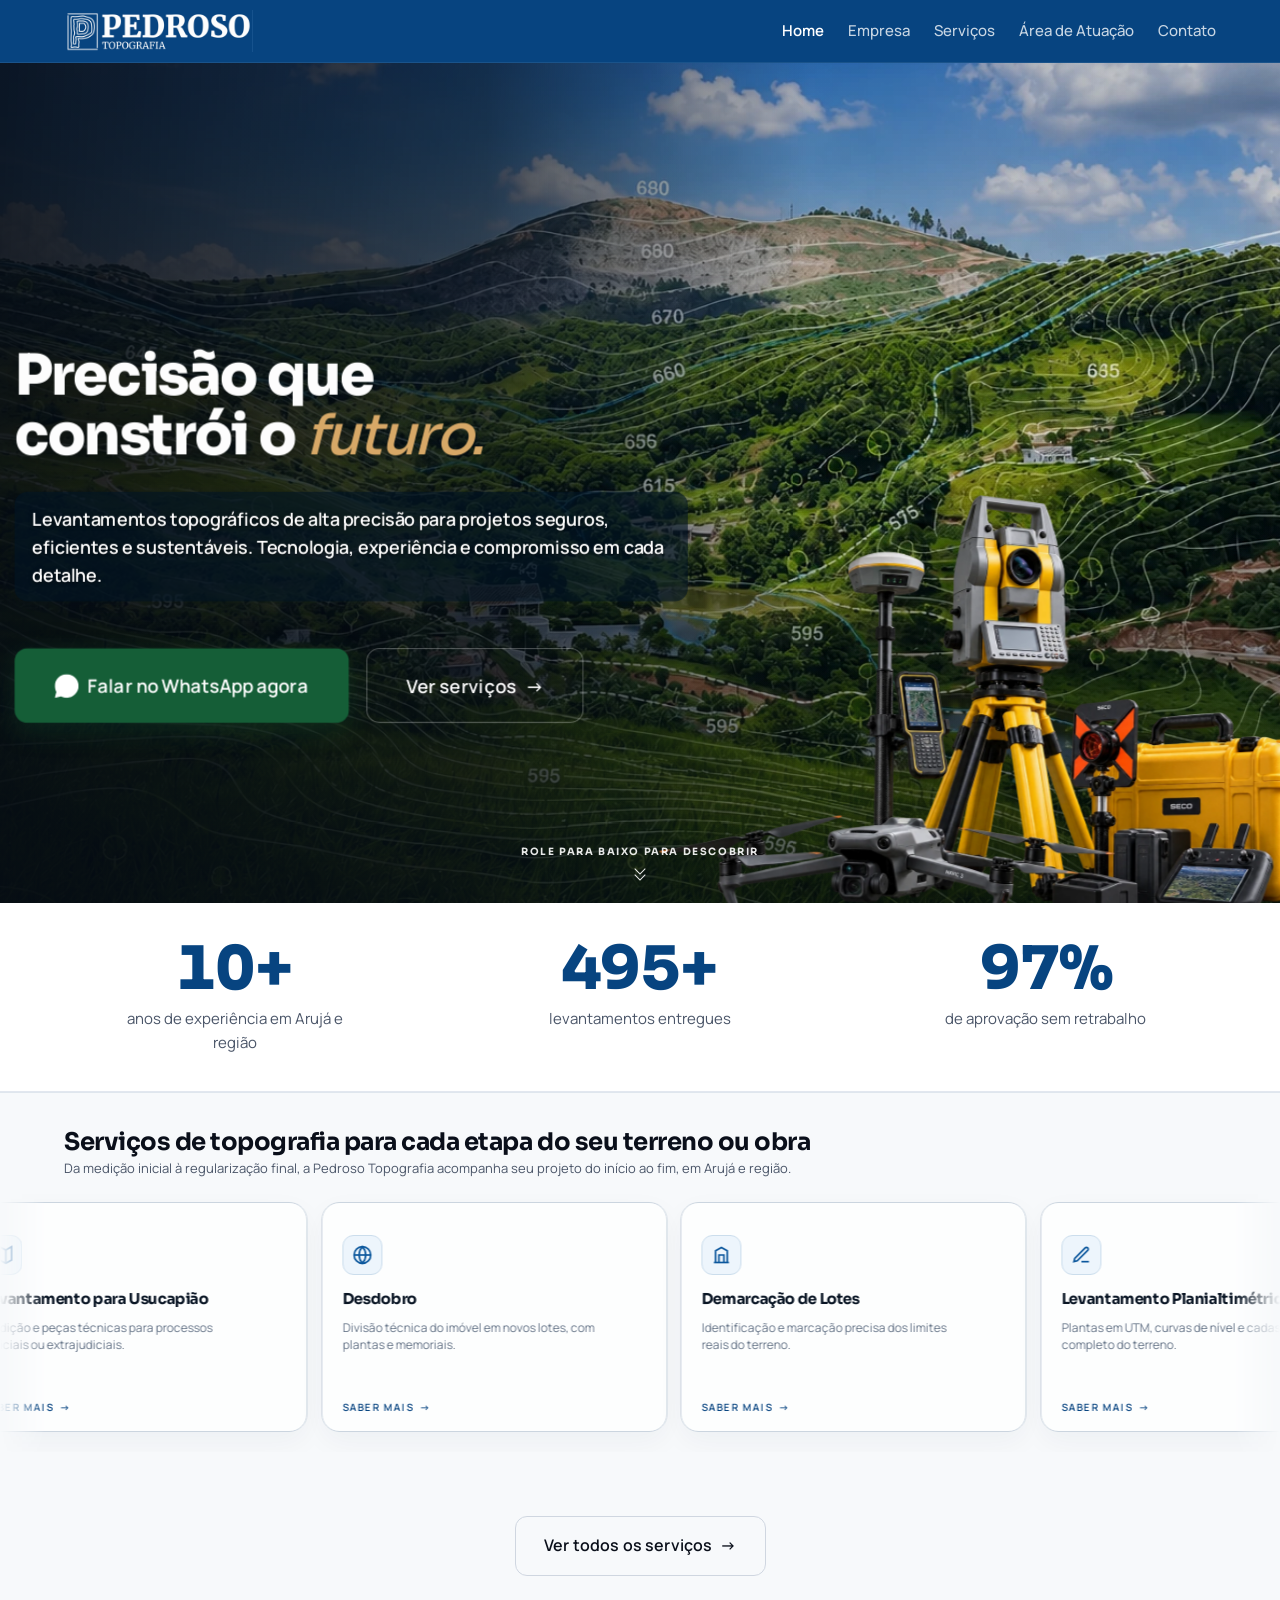
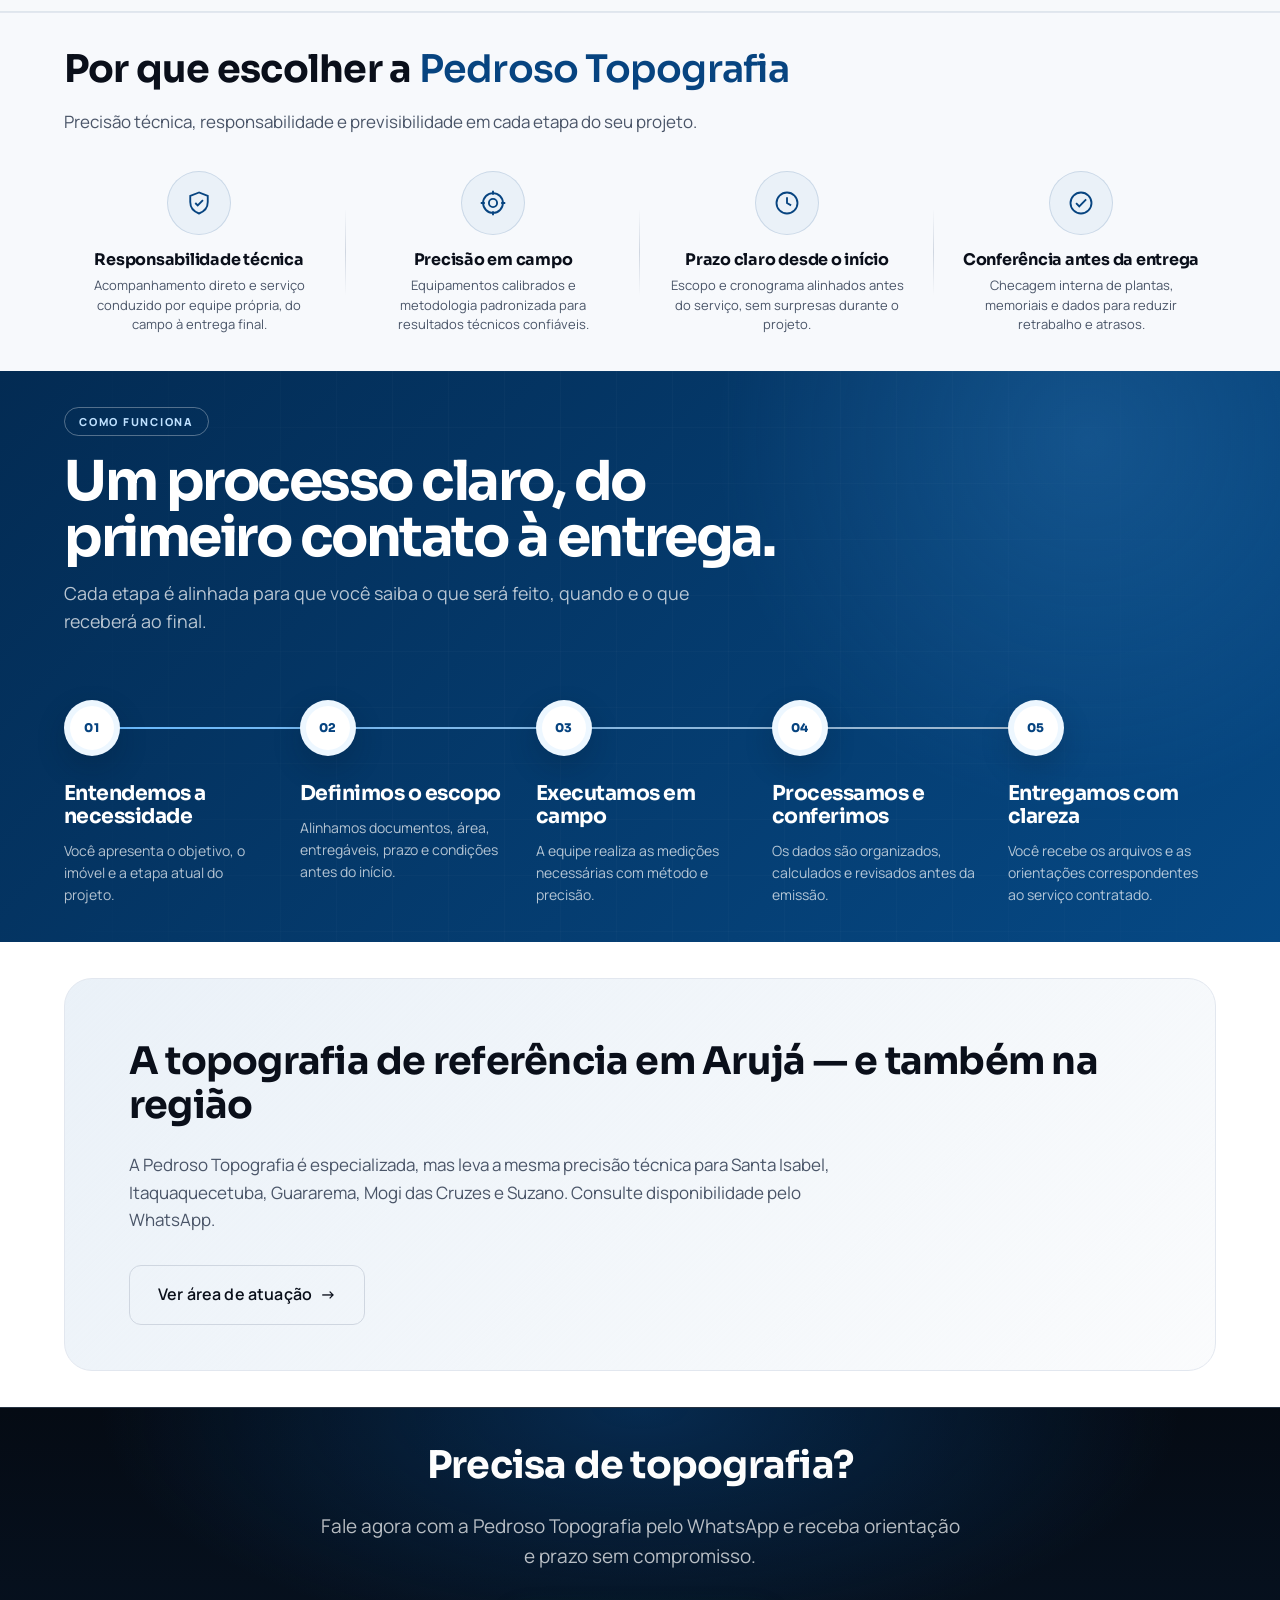
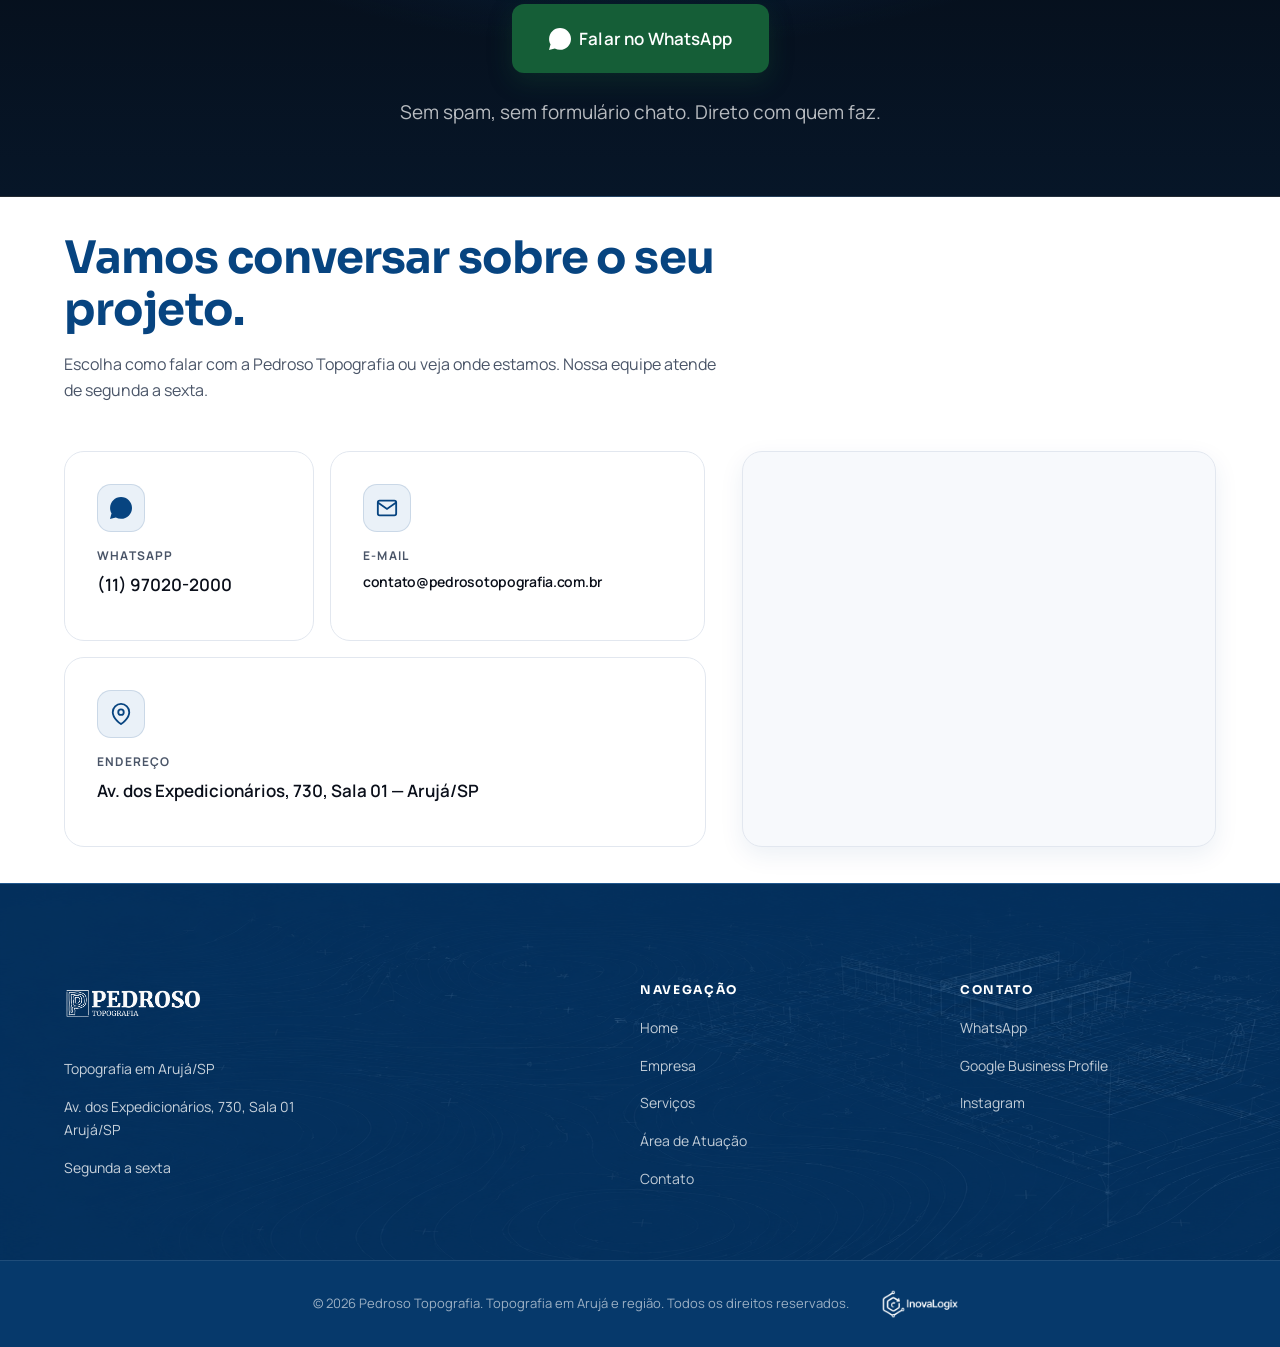
==== commit 75cff805: "Ajusta hero Home e otimiza imagens principais" ====
--- a/index.html
+++ b/index.html
@@ -7,11 +7,7 @@
 <title>Pedroso Topografia — Levantamento e Georreferenciamento em Arujá</title>
 <meta name="description" content="Empresa de topografia em Arujá especializada em levantamento topográfico, georreferenciamento e regularização de imóveis. Orçamento pelo WhatsApp.">
 <meta name="theme-color" content="#050B14">
-<link rel="preload" as="image" href="hero-home3-topografia.png" fetchpriority="high">
-
-<!-- Imagens locais usadas pelo CSS, mantidas na mesma pasta do index.html. -->
-<link rel="preload" as="image" href="equipamento-topografia.png" fetchpriority="low">
-<link rel="preload" as="image" href="fundo-rodape-topografia.png" fetchpriority="low">
+<link rel="preload" as="image" href="hero-home3-topografia.webp" fetchpriority="high">
 
 <link rel="preconnect" href="https://fonts.googleapis.com">
 <link rel="preconnect" href="https://fonts.gstatic.com" crossorigin>
@@ -107,10 +103,10 @@
 
   <section class="hero-dark home3-depth" id="home3Depth" aria-labelledby="hero-title">
     <div class="hero-bg" aria-hidden="true">
-      <img class="home3-scene" src="hero-home3-topografia.png" alt="" width="1792" height="1024" loading="eager" fetchpriority="high">
+      <img class="home3-scene" src="hero-home3-topografia.webp" alt="" width="1755" height="896" loading="eager" fetchpriority="high">
       <picture>
-        <source media="(max-width: 767px)" srcset="hero-home3-equipamentos-mobile.png">
-        <img class="home3-equipment-solid" src="hero-home3-equipamentos.png" alt="" width="1536" height="1024" loading="eager" fetchpriority="high">
+        <source media="(max-width: 767px)" srcset="hero-home3-equipamentos-mobile.webp">
+        <img class="home3-equipment-solid" src="hero-home3-equipamentos.webp" alt="" width="1536" height="1024" loading="eager" fetchpriority="high">
       </picture>
       <div class="hero-overlay"></div>
     </div>
--- a/styles.css
+++ b/styles.css
@@ -2574,3 +2574,57 @@
   .home-page .home3-depth .hero-ctas .btn{min-height:42px;padding-block:10px}
   .home-page .home3-depth .home3-equipment-solid{width:75vw}
 }
+
+/* Leitura da legenda da Home sobre a fotografia, em desktop e celular. */
+.home-3 .home3-depth .hero-sub{
+  color:#fff;font-weight:600;
+  padding:12px 16px;border-radius:12px;
+  background:rgba(3,20,36,.65);
+  box-shadow:0 8px 28px rgba(3,16,29,.16);
+  text-shadow:0 1px 3px rgba(0,0,0,.6);
+}
+
+/* O menu responsivo entra pela direita, com metade da largura da tela. */
+@media (max-width:1023px){
+  .site-header{--menu-top:64px}
+  .site-header.compact{--menu-top:58px}
+  body.menu-open .wa-float{display:none!important}
+  body.menu-open .site-header{
+    position:fixed;top:0;left:0;right:0;z-index:101;
+  }
+  .mobile-menu.open{
+    top:var(--menu-top);left:auto;right:0;bottom:0;
+    width:50vw;height:calc(100dvh - var(--menu-top));max-height:none;
+    padding:18px clamp(12px,2.5vw,24px) 22px;
+    overflow-y:auto;
+  }
+  .mobile-menu.open > a:not(.btn){
+    font-size:clamp(14px,4vw,18px);line-height:1.25;
+    padding:12px 2px;overflow-wrap:normal;
+  }
+  .mobile-menu-social{gap:clamp(5px,1.5vw,14px)}
+  .mobile-menu.open .mobile-menu-social a{
+    width:clamp(34px,4vw,42px);height:clamp(34px,4vw,42px);
+    min-height:clamp(34px,4vw,42px);
+  }
+}
+@media (max-width:767px){
+  .home-page .hero-scroll-cue,
+  .services-page .hero-scroll-cue{
+    color:#fff;text-shadow:0 2px 8px rgba(0,0,0,.9);
+    background:rgba(3,18,31,.5);border-radius:10px;
+    padding:5px 8px;
+  }
+}
+@media (max-width:360px){
+  .home-3 .home3-depth .hero-sub{padding:8px 10px}
+  .home-page .hero-scroll-cue,
+  .services-page .hero-scroll-cue{left:calc(50% - 14px);padding-inline:4px}
+}
+
+/* Home: equipamento acima do véu escuro; indicador mais alto e CTA móvel oculta. */
+.home-3 .home3-depth .home3-equipment-solid{z-index:3}
+@media (max-width:767px){
+  .home-page .hero-ctas .btn-wa{display:none}
+  .home-page .hero-scroll-cue{bottom:clamp(52px,7svh,72px)}
+}
